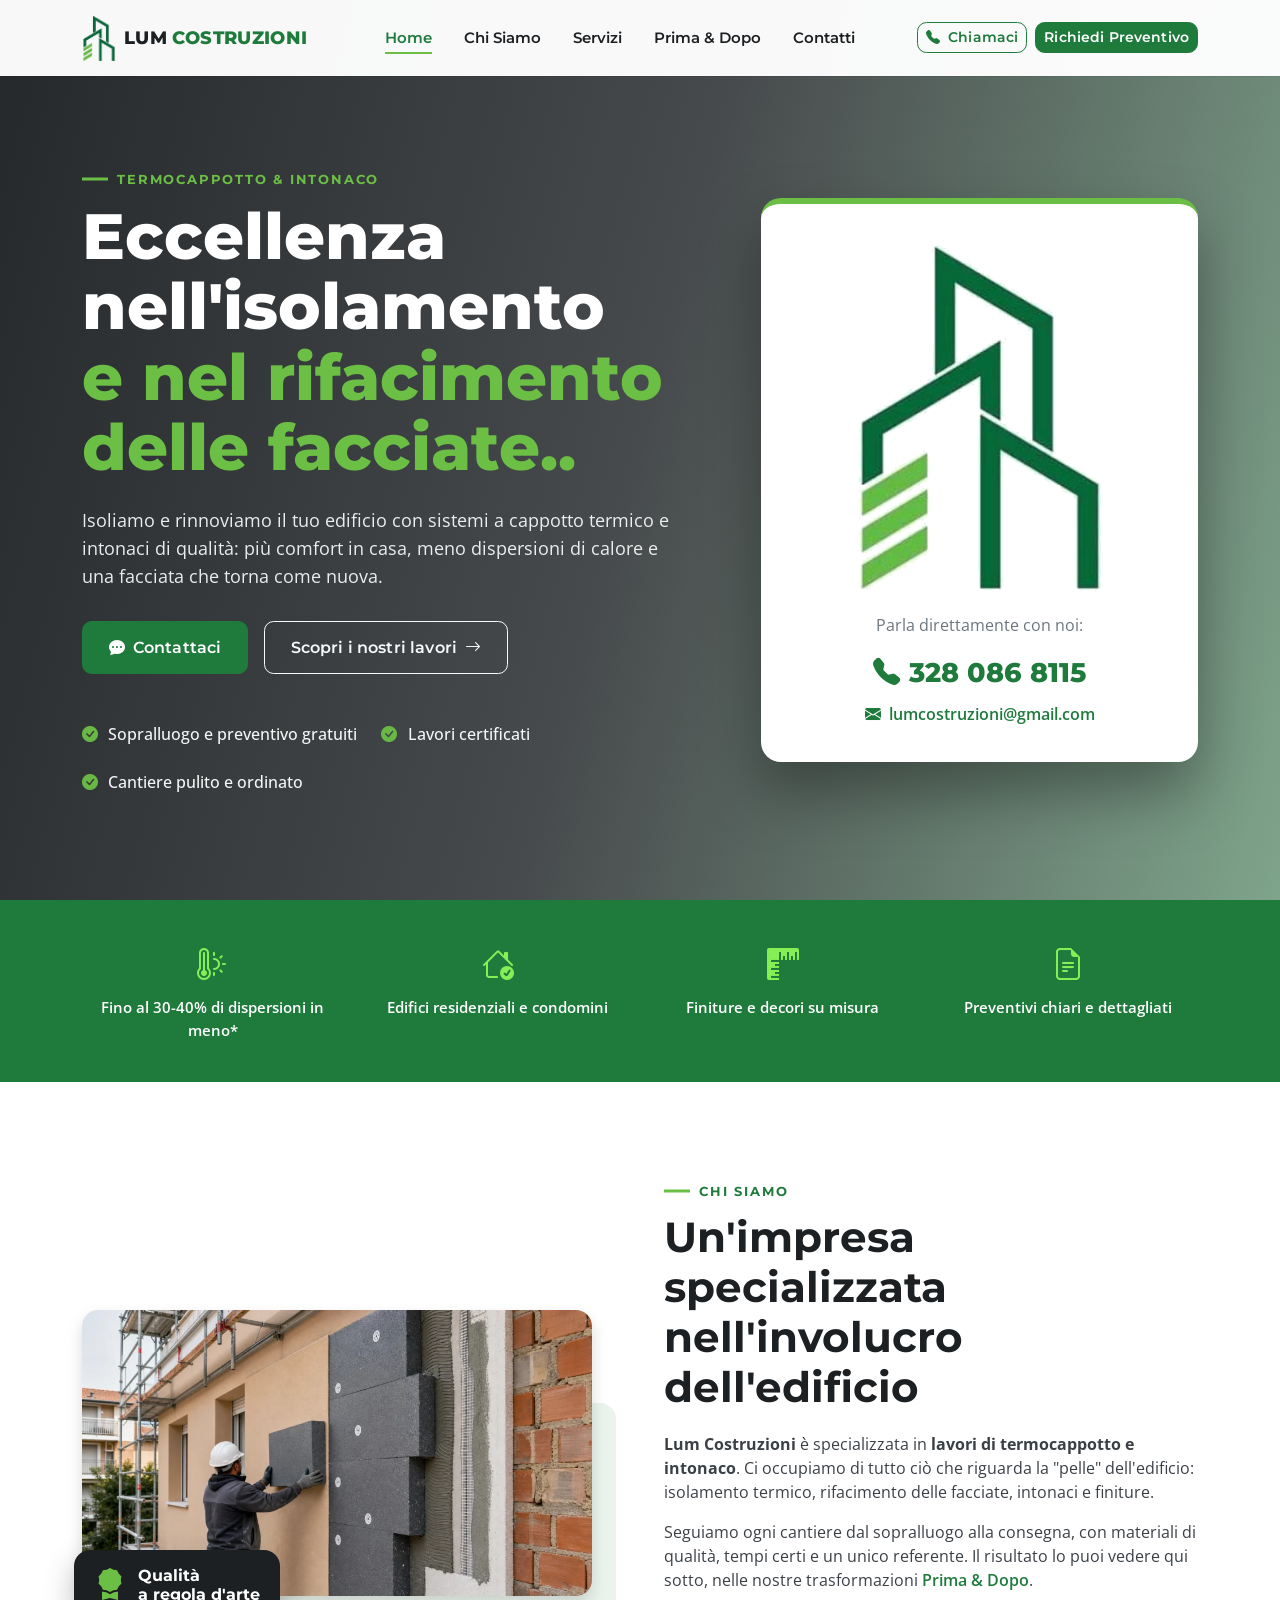
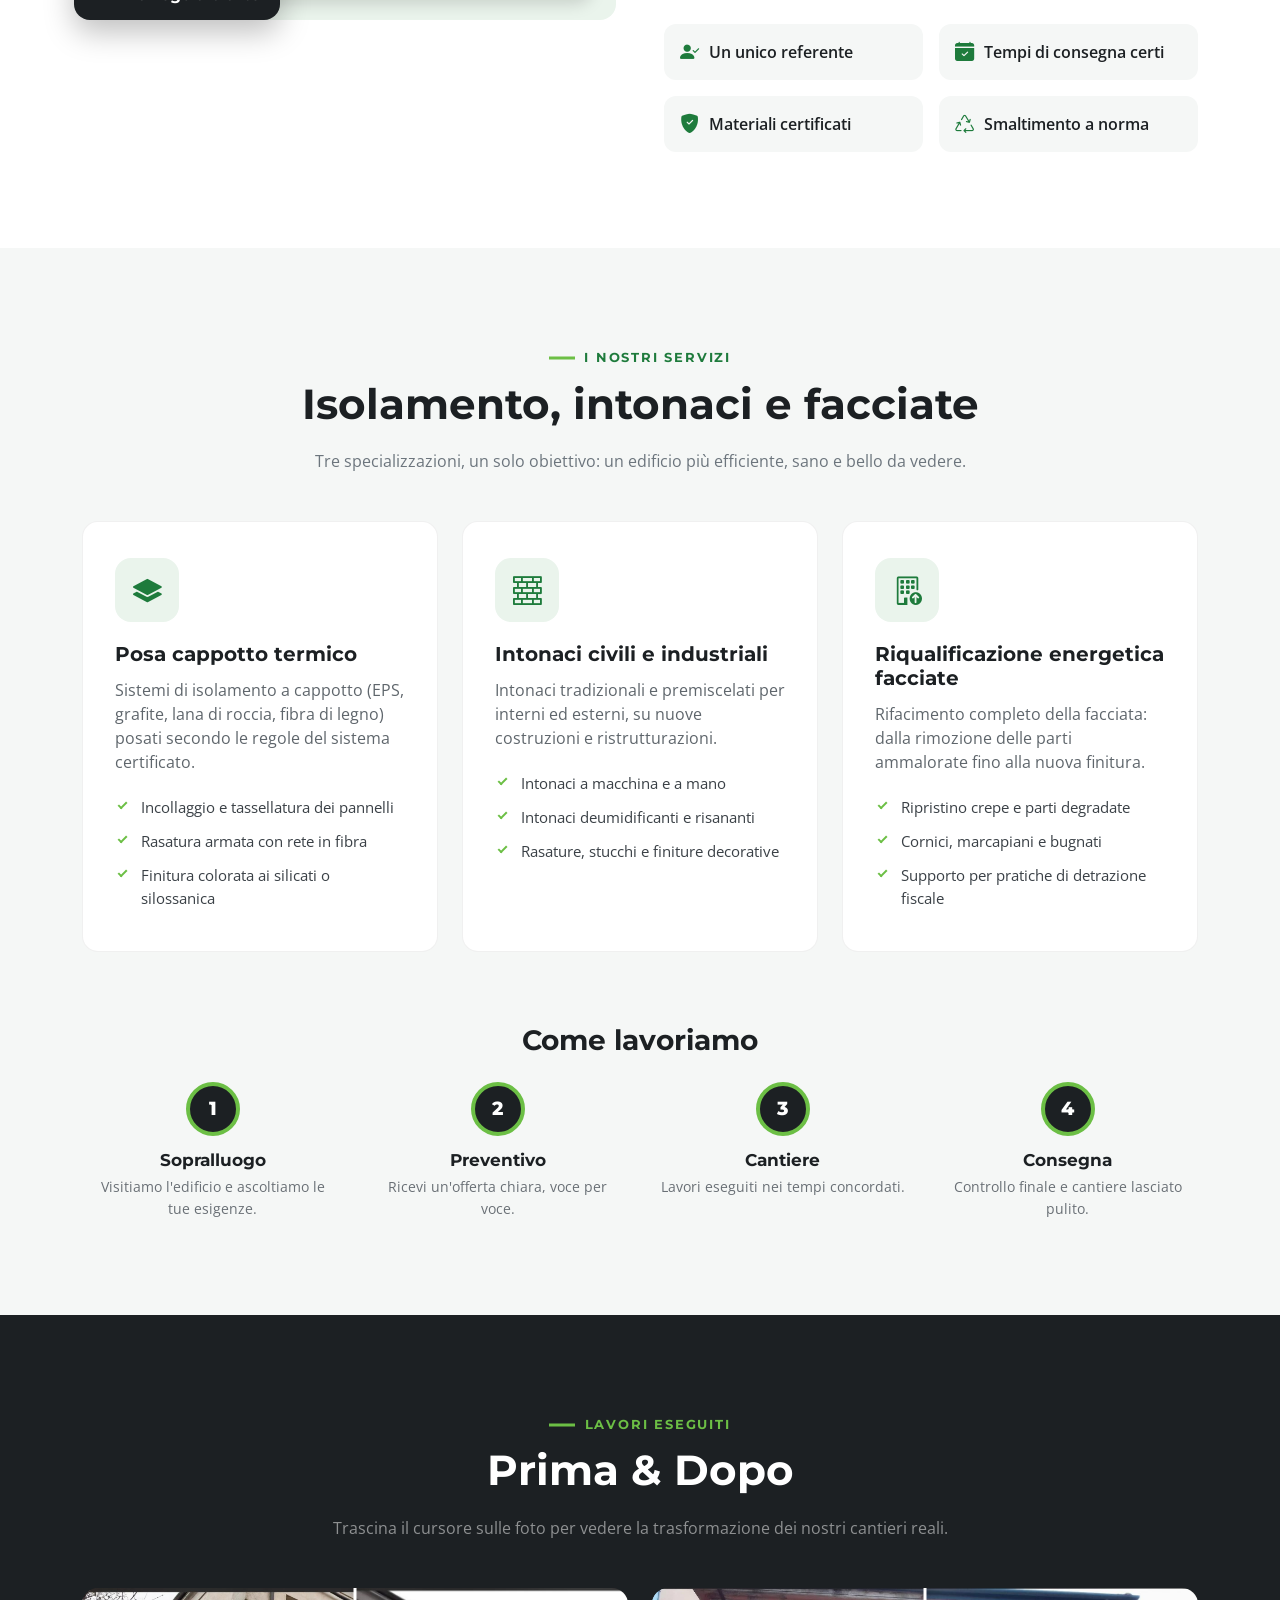
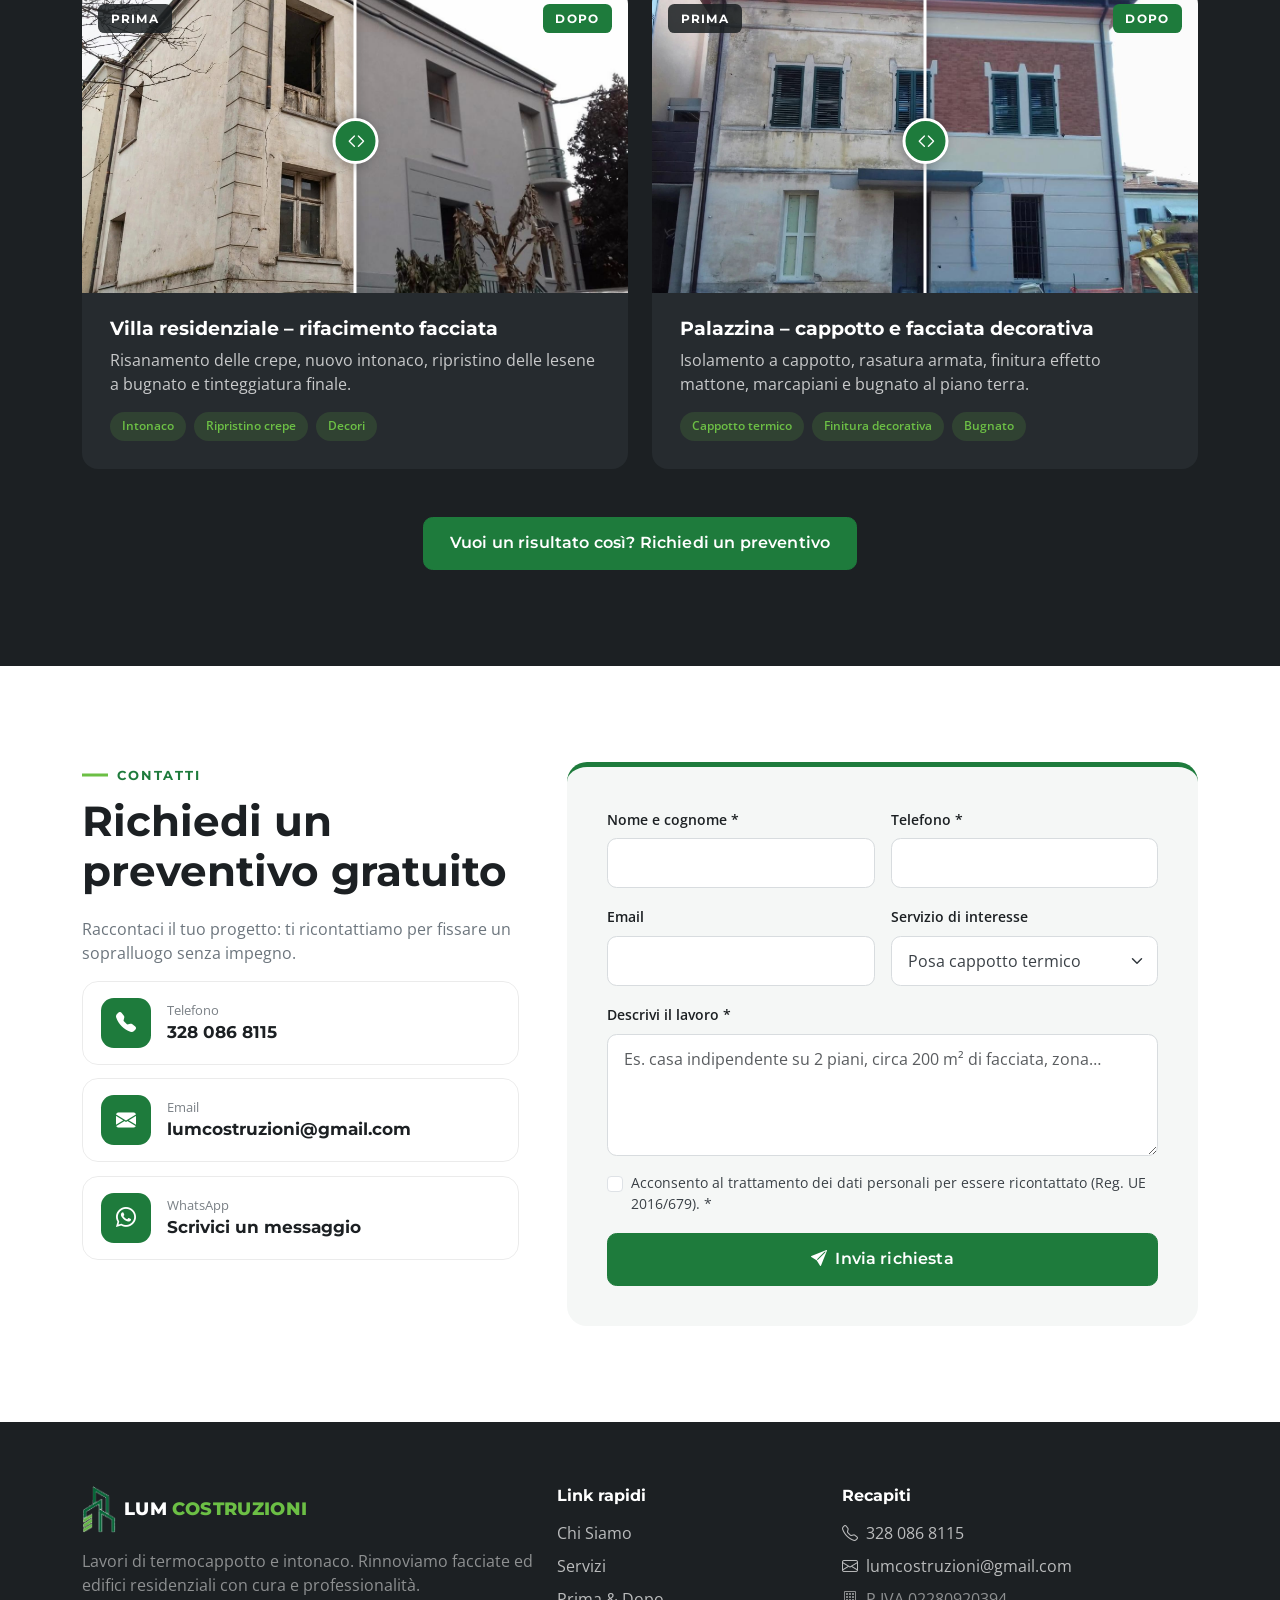
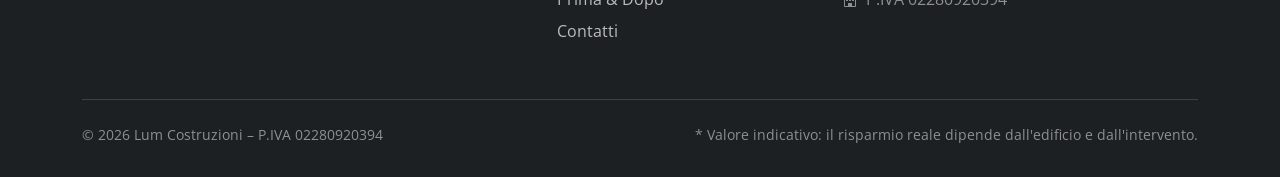
==== index.html @ 1d0579a1 "primo commit e prova test" ====
<!DOCTYPE html>
<html lang="it">
<head>
    <meta charset="UTF-8">
    <meta name="viewport" content="width=device-width, initial-scale=1">
    <title>Lum Costruzioni | Termocappotto e Intonaco</title>
    <meta name="description" content="Lum Costruzioni: posa di cappotto termico, intonaci civili e industriali, riqualificazione energetica delle facciate. Preventivi gratuiti. Tel. 328 086 8115.">
    <meta name="theme-color" content="#1e7b3c">
    
    <!-- Open Graph (anteprima quando il link viene condiviso) -->
    <meta property="og:title" content="Lum Costruzioni | Termocappotto e Intonaco">
    <meta property="og:description" content="Rifacimento facciate, isolamento a cappotto e intonacatura. Guarda i nostri lavori Prima & Dopo.">
    <meta property="og:image" content="img/progetto2-dopo.jpg">
    <meta property="og:type" content="website">
    
    <link rel="icon" type="image/png" href="img/logo.png">
    
    <!-- Font -->
    <link rel="preconnect" href="https://fonts.googleapis.com">
    <link rel="preconnect" href="https://fonts.gstatic.com" crossorigin>
    <link href="https://fonts.googleapis.com/css2?family=Montserrat:wght@600;700;800&family=Open+Sans:wght@400;500;600&display=swap" rel="stylesheet">
    
    <!-- Bootstrap 5 + Bootstrap Icons -->
    <link href="https://cdn.jsdelivr.net/npm/bootstrap@5.3.3/dist/css/bootstrap.min.css" rel="stylesheet">
    <link href="https://cdn.jsdelivr.net/npm/bootstrap-icons@1.11.3/font/bootstrap-icons.min.css" rel="stylesheet">
    
    <!-- Stili personalizzati -->
    <link href="css/style.css" rel="stylesheet">
    
    <!-- Dati strutturati per Google (attività locale) -->
    <script type="application/ld+json">
        {
            "@context": "https://schema.org",
            "@type": "HomeAndConstructionBusiness",
            "name": "Lum Costruzioni",
            "description": "Lavori di termocappotto e intonaco",
            "telephone": "+393280868115",
            "email": "lumcostruzioni@gmail.com",
            "vatID": "IT02280920394",
            "image": "img/logo.png"
        }
    </script>
</head>

<body data-bs-spy="scroll" data-bs-target="#mainNav" data-bs-offset="90" tabindex="0">
    
    <!-- Link per saltare al contenuto (accessibilità) -->
    <a class="visually-hidden-focusable skip-link" href="#main">Vai al contenuto</a>
    
    <!-- ================================================================
    1. NAVBAR
    ================================================================ -->
    <nav id="mainNav" class="navbar navbar-expand-lg fixed-top">
        <div class="container">
            <a class="navbar-brand d-flex align-items-center gap-2" href="#home" aria-label="Lum Costruzioni - torna all'inizio">
                <img src="img/logo.png" alt="" width="34" height="47" class="brand-icon">
                <span class="brand-text">LUM <span>COSTRUZIONI</span></span>
            </a>
            
            <button class="navbar-toggler" type="button" data-bs-toggle="collapse" data-bs-target="#navMenu"
            aria-controls="navMenu" aria-expanded="false" aria-label="Apri il menu">
            <i class="bi bi-list"></i>
        </button>
        
        <div class="collapse navbar-collapse" id="navMenu">
            <ul class="navbar-nav mx-auto">
                <li class="nav-item"><a class="nav-link" href="#home">Home</a></li>
                <li class="nav-item"><a class="nav-link" href="#chi-siamo">Chi Siamo</a></li>
                <li class="nav-item"><a class="nav-link" href="#servizi">Servizi</a></li>
                <li class="nav-item"><a class="nav-link" href="#lavori">Prima &amp; Dopo</a></li>
                <li class="nav-item"><a class="nav-link" href="#contatti">Contatti</a></li>
            </ul>
            <div class="d-flex flex-column flex-lg-row gap-2 mt-3 mt-lg-0">
                <a href="tel:+393280868115" class="btn btn-outline-brand btn-sm">
                    <i class="bi bi-telephone-fill me-1"></i> Chiamaci
                </a>
                <a href="#contatti" class="btn btn-brand btn-sm">Richiedi Preventivo</a>
            </div>
        </div>
    </div>
</nav>

<main id="main">
    
    <!-- ================================================================
    2. HERO
    ================================================================ -->
    <header id="home" class="hero">
        <div class="container position-relative">
            <div class="row align-items-center g-5">
                <div class="col-lg-7 text-white">
                    <span class="eyebrow eyebrow-light">Termocappotto &amp; Intonaco</span>
                    <h1 class="hero-title">
                        Eccellenza nell'isolamento<br>
                        <span class="text-brand-light">e nel rifacimento delle facciate..</span>
                    </h1>
                    <p class="hero-lead">
                        Isoliamo e rinnoviamo il tuo edificio con sistemi a cappotto termico e intonaci
                        di qualità: più comfort in casa, meno dispersioni di calore e una facciata
                        che torna come nuova.
                    </p>
                    <div class="d-flex flex-wrap gap-3">
                        <a href="#contatti" class="btn btn-brand btn-lg">
                            <i class="bi bi-chat-dots-fill me-2"></i>Contattaci
                        </a>
                        <a href="#lavori" class="btn btn-outline-light btn-lg">
                            Scopri i nostri lavori <i class="bi bi-arrow-right ms-1"></i>
                        </a>
                    </div>
                    
                    <ul class="hero-points list-unstyled d-flex flex-wrap gap-4 mt-5 mb-0">
                        <li><i class="bi bi-check-circle-fill"></i> Sopralluogo e preventivo gratuiti</li>
                        <li><i class="bi bi-check-circle-fill"></i> Lavori certificati</li>
                        <li><i class="bi bi-check-circle-fill"></i> Cantiere pulito e ordinato</li>
                    </ul>
                </div>
                
                <!-- Card riassuntiva visibile solo da desktop -->
                <div class="col-lg-5 d-none d-lg-block">
                    <div class="hero-card">
                        <img src="img/logo.png" alt="Logo Lum Costruzioni" class="img-fluid mb-3" width="260">
                        <p class="mb-3 text-secondary">Parla direttamente con noi:</p>
                        <a href="tel:+393280868115" class="hero-phone">
                            <i class="bi bi-telephone-fill"></i> 328 086 8115
                        </a>
                        <a href="mailto:lumcostruzioni@gmail.com" class="d-block mt-2 link-brand">
                            <i class="bi bi-envelope-fill me-1"></i> lumcostruzioni@gmail.com
                        </a>
                    </div>
                </div>
            </div>
        </div>
    </header>
    
    <!-- Striscia di punti di forza -->
    <section class="strengths" aria-label="I nostri punti di forza">
        <div class="container">
            <div class="row g-4 text-center">
                <div class="col-6 col-md-3">
                    <i class="bi bi-thermometer-sun"></i>
                    <p>Fino al 30-40% di dispersioni in meno*</p>
                </div>
                <div class="col-6 col-md-3">
                    <i class="bi bi-house-check"></i>
                    <p>Edifici residenziali e condomini</p>
                </div>
                <div class="col-6 col-md-3">
                    <i class="bi bi-rulers"></i>
                    <p>Finiture e decori su misura</p>
                </div>
                <div class="col-6 col-md-3">
                    <i class="bi bi-file-earmark-text"></i>
                    <p>Preventivi chiari e dettagliati</p>
                </div>
            </div>
        </div>
    </section>
    
    <!-- ================================================================
    CHI SIAMO
    ================================================================ -->
    <section id="chi-siamo" class="section">
        <div class="container">
            <div class="row align-items-center g-5">
                <div class="col-lg-6 reveal">
                    <div class="about-img">
                        <img src="img/posa.jpeg" alt="Facciata grigia ristrutturata da Lum Costruzioni con cappotto e intonaco nuovo"
                        class="img-fluid rounded-4 shadow" loading="lazy" width="1400" height="782">
                        <div class="about-badge">
                            <i class="bi bi-award-fill"></i>
                            <span>Qualità<br>a regola d'arte</span>
                        </div>
                    </div>
                </div>
                <div class="col-lg-6 reveal">
                    <span class="eyebrow">Chi siamo</span>
                    <h2 class="section-title">Un'impresa specializzata nell'involucro dell'edificio</h2>
                    <p>
                        <strong>Lum Costruzioni</strong> è specializzata in <strong>lavori di termocappotto e intonaco</strong>.
                        Ci occupiamo di tutto ciò che riguarda la "pelle" dell'edificio: isolamento termico,
                        rifacimento delle facciate, intonaci e finiture.
                    </p>
                    <p>
                        Seguiamo ogni cantiere dal sopralluogo alla consegna, con materiali di qualità,
                        tempi certi e un unico referente. Il risultato lo puoi vedere qui sotto, nelle
                        nostre trasformazioni <a href="#lavori" class="link-brand">Prima &amp; Dopo</a>.
                    </p>
                    <div class="row g-3 mt-2">
                        <div class="col-sm-6">
                            <div class="mini-feature"><i class="bi bi-person-check-fill"></i> Un unico referente</div>
                        </div>
                        <div class="col-sm-6">
                            <div class="mini-feature"><i class="bi bi-calendar-check-fill"></i> Tempi di consegna certi</div>
                        </div>
                        <div class="col-sm-6">
                            <div class="mini-feature"><i class="bi bi-shield-fill-check"></i> Materiali certificati</div>
                        </div>
                        <div class="col-sm-6">
                            <div class="mini-feature"><i class="bi bi-recycle"></i> Smaltimento a norma</div>
                        </div>
                    </div>
                </div>
            </div>
        </div>
    </section>
    
    <!-- ================================================================
    3. SERVIZI
    ================================================================ -->
    <section id="servizi" class="section bg-soft">
        <div class="container">
            <div class="text-center mx-auto mb-5" style="max-width: 680px;">
                <span class="eyebrow">I nostri servizi</span>
                <h2 class="section-title">Isolamento, intonaci e facciate</h2>
                <p class="text-secondary">Tre specializzazioni, un solo obiettivo: un edificio più efficiente, sano e bello da vedere.</p>
            </div>
            
            <div class="row g-4">
                <!-- Servizio 1 -->
                <div class="col-md-6 col-lg-4 reveal">
                    <article class="service-card h-100">
                        <div class="service-icon"><i class="bi bi-layers-fill"></i></div>
                        <h3>Posa cappotto termico</h3>
                        <p>Sistemi di isolamento a cappotto (EPS, grafite, lana di roccia, fibra di legno) posati secondo le regole del sistema certificato.</p>
                        <ul class="service-list">
                            <li>Incollaggio e tassellatura dei pannelli</li>
                            <li>Rasatura armata con rete in fibra</li>
                            <li>Finitura colorata ai silicati o silossanica</li>
                        </ul>
                    </article>
                </div>
                
                <!-- Servizio 2 -->
                <div class="col-md-6 col-lg-4 reveal">
                    <article class="service-card h-100">
                        <div class="service-icon"><i class="bi bi-bricks"></i></div>
                        <h3>Intonaci civili e industriali</h3>
                        <p>Intonaci tradizionali e premiscelati per interni ed esterni, su nuove costruzioni e ristrutturazioni.</p>
                        <ul class="service-list">
                            <li>Intonaci a macchina e a mano</li>
                            <li>Intonaci deumidificanti e risananti</li>
                            <li>Rasature, stucchi e finiture decorative</li>
                        </ul>
                    </article>
                </div>
                
                <!-- Servizio 3 -->
                <div class="col-md-6 col-lg-4 mx-md-auto reveal">
                    <article class="service-card h-100">
                        <div class="service-icon"><i class="bi bi-building-up"></i></div>
                        <h3>Riqualificazione energetica facciate</h3>
                        <p>Rifacimento completo della facciata: dalla rimozione delle parti ammalorate fino alla nuova finitura.</p>
                        <ul class="service-list">
                            <li>Ripristino crepe e parti degradate</li>
                            <li>Cornici, marcapiani e bugnati</li>
                            <li>Supporto per pratiche di detrazione fiscale</li>
                        </ul>
                    </article>
                </div>
            </div>
            
            <!-- Come lavoriamo -->
            <div class="process mt-5 pt-lg-4">
                <h3 class="text-center mb-4">Come lavoriamo</h3>
                <div class="row g-4">
                    <div class="col-6 col-lg-3"><div class="step"><span>1</span><h4>Sopralluogo</h4><p>Visitiamo l'edificio e ascoltiamo le tue esigenze.</p></div></div>
                    <div class="col-6 col-lg-3"><div class="step"><span>2</span><h4>Preventivo</h4><p>Ricevi un'offerta chiara, voce per voce.</p></div></div>
                    <div class="col-6 col-lg-3"><div class="step"><span>3</span><h4>Cantiere</h4><p>Lavori eseguiti nei tempi concordati.</p></div></div>
                    <div class="col-6 col-lg-3"><div class="step"><span>4</span><h4>Consegna</h4><p>Controllo finale e cantiere lasciato pulito.</p></div></div>
                </div>
            </div>
        </div>
    </section>
    
    <!-- ================================================================
    4. PORTFOLIO PRIMA & DOPO
    Ogni ".ba-slider" contiene: immagine DOPO (sotto), immagine PRIMA
    (sopra, ritagliata via CSS) e un input range per trascinare.
    Per aggiungere un lavoro: duplica un blocco ".col-lg-6" e cambia le immagini.
    ================================================================ -->
    <section id="lavori" class="section section-dark">
        <div class="container">
            <div class="text-center mx-auto mb-5" style="max-width: 680px;">
                <span class="eyebrow eyebrow-light">Lavori eseguiti</span>
                <h2 class="section-title text-white">Prima &amp; Dopo</h2>
                <p class="text-white-50">Trascina il cursore sulle foto per vedere la trasformazione dei nostri cantieri reali.</p>
            </div>
            
            <div class="row g-4">
                <!-- Progetto 1 -->
                <div class="col-lg-6 reveal">
                    <figure class="project">
                        <div class="ba-slider" style="--pos: 50%;">
                            <img src="img/dopo1.jpeg" alt="Dopo: facciata rifatta con intonaco e tinteggiatura grigia" class="ba-after" loading="lazy" width="1400" height="782">
                            <img src="img/prima1.jpeg" alt="Prima: facciata con crepe, intonaco sporco e degradato" class="ba-before" loading="lazy" width="1400" height="782">
                            <span class="ba-label ba-label-before">Prima</span>
                            <span class="ba-label ba-label-after">Dopo</span>
                            <div class="ba-handle" aria-hidden="true"><i class="bi bi-chevron-expand"></i></div>
                            <input type="range" min="0" max="100" value="50" class="ba-range"
                            aria-label="Confronta prima e dopo: progetto villa residenziale">
                        </div>
                        <figcaption>
                            <h3>Villa residenziale – rifacimento facciata</h3>
                            <p>Risanamento delle crepe, nuovo intonaco, ripristino delle lesene a bugnato e tinteggiatura finale.</p>
                            <div class="tags"><span>Intonaco</span><span>Ripristino crepe</span><span>Decori</span></div>
                        </figcaption>
                    </figure>
                </div>
                
                <!-- Progetto 2 -->
                <div class="col-lg-6 reveal">
                    <figure class="project">
                        <div class="ba-slider" style="--pos: 50%;">
                            <img src="img/dopo2.jpeg" alt="Dopo: facciata con finitura effetto mattone, fasce color crema e bugnato chiaro" class="ba-after" loading="lazy" width="1400" height="783">
                            <img src="img/prima2.jpeg" alt="Prima: facciata con intonaco macchiato, umidità e distacchi" class="ba-before" loading="lazy" width="1400" height="783">
                            <span class="ba-label ba-label-before">Prima</span>
                            <span class="ba-label ba-label-after">Dopo</span>
                            <div class="ba-handle" aria-hidden="true"><i class="bi bi-chevron-expand"></i></div>
                            <input type="range" min="0" max="100" value="50" class="ba-range"
                            aria-label="Confronta prima e dopo: progetto palazzina a due piani">
                        </div>
                        <figcaption>
                            <h3>Palazzina – cappotto e facciata decorativa</h3>
                            <p>Isolamento a cappotto, rasatura armata, finitura effetto mattone, marcapiani e bugnato al piano terra.</p>
                            <div class="tags"><span>Cappotto termico</span><span>Finitura decorativa</span><span>Bugnato</span></div>
                        </figcaption>
                    </figure>
                </div>
            </div>
            
            <div class="text-center mt-5">
                <a href="#contatti" class="btn btn-brand btn-lg">Vuoi un risultato così? Richiedi un preventivo</a>
            </div>
        </div>
    </section>
    
    <!-- ================================================================
    5. CONTATTI
    ================================================================ -->
    <section id="contatti" class="section">
        <div class="container">
            <div class="row g-5">
                <!-- Recapiti -->
                <div class="col-lg-5 reveal">
                    <span class="eyebrow">Contatti</span>
                    <h2 class="section-title">Richiedi un preventivo gratuito</h2>
                    <p class="text-secondary">Raccontaci il tuo progetto: ti ricontattiamo per fissare un sopralluogo senza impegno.</p>
                    
                    <a href="tel:+393280868115" class="contact-item">
                        <span class="contact-icon"><i class="bi bi-telephone-fill"></i></span>
                        <span><small>Telefono</small><strong>328 086 8115</strong></span>
                    </a>
                    <a href="mailto:lumcostruzioni@gmail.com" class="contact-item">
                        <span class="contact-icon"><i class="bi bi-envelope-fill"></i></span>
                        <span><small>Email</small><strong>lumcostruzioni@gmail.com</strong></span>
                    </a>
                    <a href="https://wa.me/393280868115" target="_blank" rel="noopener" class="contact-item">
                        <span class="contact-icon"><i class="bi bi-whatsapp"></i></span>
                        <span><small>WhatsApp</small><strong>Scrivici un messaggio</strong></span>
                    </a>
                    
                    <!-- Pulsante grande "Chiama ora", pensato per smartphone -->
                    <a href="tel:+393280868115" class="btn btn-brand btn-lg w-100 mt-3 d-lg-none">
                        <i class="bi bi-telephone-fill me-2"></i>Chiama ora
                    </a>
                </div>
                
                <!-- Form -->
                <div class="col-lg-7 reveal">
                    <form id="contactForm" class="contact-form" novalidate>
                        <div class="row g-3">
                            <div class="col-md-6">
                                <label for="nome" class="form-label">Nome e cognome *</label>
                                <input type="text" class="form-control" id="nome" name="nome" autocomplete="name" required>
                                <div class="invalid-feedback">Inserisci il tuo nome.</div>
                            </div>
                            <div class="col-md-6">
                                <label for="telefono" class="form-label">Telefono *</label>
                                <input type="tel" class="form-control" id="telefono" name="telefono" autocomplete="tel"
                                pattern="[0-9 +]{6,}" required>
                                <div class="invalid-feedback">Inserisci un numero valido.</div>
                            </div>
                            <div class="col-md-6">
                                <label for="email" class="form-label">Email</label>
                                <input type="email" class="form-control" id="email" name="email" autocomplete="email">
                                <div class="invalid-feedback">Email non valida.</div>
                            </div>
                            <div class="col-md-6">
                                <label for="servizio" class="form-label">Servizio di interesse</label>
                                <select class="form-select" id="servizio" name="servizio">
                                    <option>Posa cappotto termico</option>
                                    <option>Intonaci civili e industriali</option>
                                    <option>Riqualificazione energetica facciate</option>
                                    <option>Altro / non so ancora</option>
                                </select>
                            </div>
                            <div class="col-12">
                                <label for="messaggio" class="form-label">Descrivi il lavoro *</label>
                                <textarea class="form-control" id="messaggio" name="messaggio" rows="4"
                                placeholder="Es. casa indipendente su 2 piani, circa 200 m² di facciata, zona…" required></textarea>
                                <div class="invalid-feedback">Scrivi una breve descrizione.</div>
                            </div>
                            <div class="col-12">
                                <div class="form-check">
                                    <input class="form-check-input" type="checkbox" id="privacy" required>
                                    <label class="form-check-label small" for="privacy">
                                        Acconsento al trattamento dei dati personali per essere ricontattato (Reg. UE 2016/679). *
                                    </label>
                                    <div class="invalid-feedback">Il consenso è necessario per inviare la richiesta.</div>
                                </div>
                            </div>
                            <div class="col-12">
                                <button type="submit" class="btn btn-brand btn-lg w-100">
                                    <i class="bi bi-send-fill me-2"></i>Invia richiesta
                                </button>
                                <div id="formStatus" class="form-status mt-3" role="status" aria-live="polite"></div>
                            </div>
                        </div>
                    </form>
                </div>
            </div>
        </div>
    </section>
</main>

<!-- ================================================================
FOOTER (con Partita IVA in chiaro)
================================================================ -->
<footer class="footer">
    <div class="container">
        <div class="row g-4">
            <div class="col-lg-5">
                <a href="#home" class="d-inline-flex align-items-center gap-2 mb-3 text-decoration-none">
                    <img src="img/logo.png" alt="" width="34" height="47">
                    <span class="brand-text text-white">LUM <span>COSTRUZIONI</span></span>
                </a>
                <p class="text-white-50 mb-0">Lavori di termocappotto e intonaco. Rinnoviamo facciate ed edifici residenziali con cura e professionalità.</p>
            </div>
            <div class="col-6 col-lg-3">
                <h5>Link rapidi</h5>
                <ul class="list-unstyled footer-links">
                    <li><a href="#chi-siamo">Chi Siamo</a></li>
                    <li><a href="#servizi">Servizi</a></li>
                    <li><a href="#lavori">Prima &amp; Dopo</a></li>
                    <li><a href="#contatti">Contatti</a></li>
                </ul>
            </div>
            <div class="col-6 col-lg-4">
                <h5>Recapiti</h5>
                <ul class="list-unstyled footer-links">
                    <li><a href="tel:+393280868115"><i class="bi bi-telephone me-2"></i>328 086 8115</a></li>
                    <li><a href="mailto:lumcostruzioni@gmail.com"><i class="bi bi-envelope me-2"></i>lumcostruzioni@gmail.com</a></li>
                    <li class="text-white-50"><i class="bi bi-building me-2"></i>P.IVA 02280920394</li>
                </ul>
            </div>
        </div>
        <hr>
        <div class="d-flex flex-column flex-md-row justify-content-between gap-2 small text-white-50">
            <span>© <span id="year"></span> Lum Costruzioni – P.IVA 02280920394</span>
            <span>* Valore indicativo: il risparmio reale dipende dall'edificio e dall'intervento.</span>
        </div>
    </div>
</footer>

<!-- Pulsante "Chiama" fisso, visibile solo su smartphone/tablet -->
<a href="tel:+393280868115" class="call-fab d-lg-none" aria-label="Chiama Lum Costruzioni">
    <i class="bi bi-telephone-fill"></i>
</a>

<!-- Pulsante "torna su" -->
<button type="button" class="to-top" id="toTop" aria-label="Torna all'inizio">
    <i class="bi bi-arrow-up"></i>
</button>

<!-- Bootstrap JS (navbar collapse + scrollspy) -->
<script src="https://cdn.jsdelivr.net/npm/bootstrap@5.3.3/dist/js/bootstrap.bundle.min.js"></script>
<!-- Script personalizzati -->
<script src="js/main.js"></script>
</body>
</html>
---- css/style.css ----
/* =====================================================================
LUM COSTRUZIONI – Stili personalizzati
Base: Bootstrap 5.3. Qui solo colori del brand e componenti custom.
===================================================================== */

/* ---------- 1. Variabili (palette dal logo) ---------- */
:root {
  --brand: #1e7b3c;          /* verde scuro del logo  */
  --brand-dark: #155a2b;
  --brand-light: #6cbf45;    /* verde chiaro delle "righe" del logo */
  --brand-soft: #eaf4ec;
  --dark: #1c2023;           /* grigio antracite */
  --dark-2: #262b2f;
  --text: #3a4046;
  --bg-soft: #f5f7f6;
  --radius: 1rem;
  --nav-h: 76px;
  
  --bs-body-font-family: "Open Sans", system-ui, sans-serif;
  --bs-body-color: var(--text);
  --bs-link-color-rgb: 30, 123, 60;
}

html { scroll-behavior: smooth; scroll-padding-top: var(--nav-h); }
body { overflow-x: hidden; }

h1, h2, h3, h4, h5, .brand-text, .btn {
  font-family: "Montserrat", sans-serif;
}
h1, h2, h3, h4, h5 { color: var(--dark); font-weight: 700; }

.skip-link {
  position: absolute; top: .5rem; left: .5rem; z-index: 2000;
  background: #fff; padding: .5rem 1rem; border-radius: .5rem;
}

/* ---------- 2. Utility & bottoni ---------- */
.text-brand-light { color: var(--brand-light); }
.link-brand { color: var(--brand); font-weight: 600; text-decoration: none; }
.link-brand:hover { color: var(--brand-dark); text-decoration: underline; }
.bg-soft { background: var(--bg-soft); }

.btn { font-weight: 600; border-radius: .6rem; letter-spacing: .01em; }
.btn-lg { padding: .85rem 1.6rem; font-size: 1rem; }

.btn-brand {
  --bs-btn-color: #fff;
  --bs-btn-bg: var(--brand);
  --bs-btn-border-color: var(--brand);
  --bs-btn-hover-color: #fff;
  --bs-btn-hover-bg: var(--brand-dark);
  --bs-btn-hover-border-color: var(--brand-dark);
  --bs-btn-active-bg: var(--brand-dark);
  --bs-btn-focus-shadow-rgb: 30, 123, 60;
}
.btn-outline-brand {
  --bs-btn-color: var(--brand);
  --bs-btn-border-color: var(--brand);
  --bs-btn-hover-color: #fff;
  --bs-btn-hover-bg: var(--brand);
  --bs-btn-hover-border-color: var(--brand);
  --bs-btn-active-bg: var(--brand-dark);
}

.eyebrow {
  display: inline-block;
  font-family: "Montserrat", sans-serif;
  font-size: .8rem; font-weight: 700;
  text-transform: uppercase; letter-spacing: .14em;
  color: var(--brand);
  margin-bottom: .75rem;
  padding-left: 2.2rem; position: relative;
}
.eyebrow::before {
  content: ""; position: absolute; left: 0; top: 50%;
  width: 1.6rem; height: 3px; background: var(--brand-light);
  transform: translateY(-50%);
}
.eyebrow-light { color: var(--brand-light); }

.section { padding: 6rem 0; }
.section-title { font-size: clamp(1.8rem, 3.5vw, 2.6rem); margin-bottom: 1.25rem; }
.section-dark { background: var(--dark); }

/* ---------- 3. Navbar ---------- */
.navbar {
  min-height: var(--nav-h);
  background: rgba(255, 255, 255, .97);
  box-shadow: 0 1px 0 rgba(0, 0, 0, .06);
  transition: box-shadow .3s;
}
.navbar.scrolled { box-shadow: 0 6px 24px rgba(0, 0, 0, .08); }

.brand-text {
  font-weight: 800; font-size: 1.15rem; letter-spacing: .02em;
  color: var(--dark); line-height: 1;
}
.brand-text span { color: var(--brand); }
.footer .brand-text span { color: var(--brand-light); }

.navbar .nav-link {
  font-family: "Montserrat", sans-serif;
  font-weight: 600; font-size: .92rem;
  color: var(--dark); padding: .5rem 1rem !important;
  position: relative;
}
.navbar .nav-link::after {
  content: ""; position: absolute; left: 1rem; right: 1rem; bottom: .2rem;
  height: 2px; background: var(--brand-light);
  transform: scaleX(0); transition: transform .25s;
}
.navbar .nav-link:hover::after,
.navbar .nav-link.active::after { transform: scaleX(1); }
.navbar .nav-link.active { color: var(--brand); }

.navbar-toggler { border: 0; font-size: 1.9rem; color: var(--dark); padding: 0; }
.navbar-toggler:focus { box-shadow: 0 0 0 3px rgba(108, 191, 69, .4); }

@media (max-width: 991.98px) {
  .navbar-collapse { padding: 1rem 0 1.25rem; }
  .navbar .nav-link::after { display: none; }
}

/* ---------- 4. Hero ---------- */
.hero {
  position: relative;
  min-height: 100vh;
  display: flex; align-items: center;
  padding: calc(var(--nav-h) + 4rem) 0 5rem;
  background:
  linear-gradient(105deg, rgba(20, 24, 27, .93) 0%, rgba(20, 24, 27, .78) 50%, rgba(21, 90, 43, .55) 100%),
  url("../img/progetto2-dopo.jpg") center / cover no-repeat;
}
.hero-title {
  color: #fff;
  font-size: clamp(2.3rem, 5.5vw, 4rem);
  font-weight: 800; line-height: 1.1;
  margin-bottom: 1.5rem;
}
.hero-lead { font-size: 1.15rem; max-width: 600px; opacity: .9; margin-bottom: 2rem; }
.hero-points li { font-weight: 500; opacity: .95; }
.hero-points i { color: var(--brand-light); margin-right: .4rem; }

.hero-card {
  background: #fff; border-radius: 1.25rem;
  padding: 2.25rem; text-align: center;
  box-shadow: 0 30px 60px rgba(0, 0, 0, .35);
  border-top: 6px solid var(--brand-light);
}
.hero-phone {
  display: inline-flex; align-items: center; gap: .6rem;
  font-family: "Montserrat", sans-serif; font-weight: 800;
  font-size: 1.7rem; color: var(--brand); text-decoration: none;
}
.hero-phone:hover { color: var(--brand-dark); }

/* ---------- 5. Punti di forza ---------- */
.strengths { background: var(--brand); color: #fff; padding: 2.5rem 0; }
.strengths i { font-size: 2rem; color: var(--brand-light); display: block; margin-bottom: .5rem; filter: brightness(1.25); }
.strengths p { margin: 0; font-weight: 600; font-size: .95rem; }

/* ---------- 6. Chi siamo ---------- */
.about-img { position: relative; padding: 0 1.5rem 1.5rem 0; }
.about-img::before {
  content: ""; position: absolute; right: 0; bottom: 0;
  width: 70%; height: 70%; border-radius: var(--radius);
  background: var(--brand-soft); z-index: -1;
}
.about-badge {
  position: absolute; left: -.5rem; bottom: 0;
  display: flex; align-items: center; gap: .75rem;
  background: var(--dark); color: #fff;
  padding: 1rem 1.25rem; border-radius: var(--radius);
  font-family: "Montserrat", sans-serif; font-weight: 700; line-height: 1.2;
  box-shadow: 0 12px 30px rgba(0, 0, 0, .25);
}
.about-badge i { font-size: 2rem; color: var(--brand-light); }

.mini-feature {
  display: flex; align-items: center; gap: .6rem;
  background: var(--bg-soft); border-radius: .75rem;
  padding: .85rem 1rem; font-weight: 600; color: var(--dark);
}
.mini-feature i { color: var(--brand); font-size: 1.2rem; }

/* ---------- 7. Servizi ---------- */
.service-card {
  background: #fff; border-radius: var(--radius);
  padding: 2.25rem 2rem;
  border: 1px solid rgba(0, 0, 0, .06);
  transition: transform .3s, box-shadow .3s;
  position: relative; overflow: hidden;
}
.service-card::after {
  content: ""; position: absolute; left: 0; top: 0; height: 4px; width: 100%;
  background: linear-gradient(90deg, var(--brand), var(--brand-light));
  transform: scaleX(0); transform-origin: left; transition: transform .35s;
}
.service-card:hover { transform: translateY(-6px); box-shadow: 0 20px 40px rgba(0, 0, 0, .08); }
.service-card:hover::after { transform: scaleX(1); }
.service-card h3 { font-size: 1.25rem; margin-bottom: .75rem; }
.service-card p { color: #5f666c; }

.service-icon {
  width: 64px; height: 64px; border-radius: 1rem;
  display: grid; place-items: center;
  background: var(--brand-soft); color: var(--brand);
  font-size: 1.8rem; margin-bottom: 1.25rem;
}
.service-list { list-style: none; padding: 0; margin: 0; }
.service-list li { padding: .35rem 0 .35rem 1.6rem; position: relative; font-size: .95rem; }
.service-list li::before {
  content: ""; position: absolute; left: .2rem; top: .75rem;
  width: .55rem; height: .3rem;
  border-left: 2px solid var(--brand-light); border-bottom: 2px solid var(--brand-light);
  transform: rotate(-45deg);
}

/* Processo a step */
.step { text-align: center; padding: 0 .5rem; }
.step span {
  display: inline-grid; place-items: center;
  width: 54px; height: 54px; border-radius: 50%;
  background: var(--dark); color: #fff;
  font-family: "Montserrat", sans-serif; font-weight: 800; font-size: 1.2rem;
  margin-bottom: .9rem; border: 4px solid var(--brand-light);
}
.step h4 { font-size: 1.05rem; margin-bottom: .35rem; }
.step p { font-size: .9rem; color: #6a7076; margin: 0; }

/* ---------- 8. Slider Prima & Dopo ---------- */
.project { margin: 0; background: var(--dark-2); border-radius: var(--radius); overflow: hidden; height: 100%; }
.project figcaption { padding: 1.5rem 1.75rem 1.75rem; color: rgba(255, 255, 255, .75); }
.project figcaption h3 { color: #fff; font-size: 1.2rem; margin-bottom: .5rem; }
.tags { display: flex; flex-wrap: wrap; gap: .5rem; margin-top: 1rem; }
.tags span {
  font-size: .78rem; font-weight: 600;
  padding: .3rem .75rem; border-radius: 50rem;
  background: rgba(108, 191, 69, .15); color: var(--brand-light);
}

.ba-slider {
  --pos: 50%;
  position: relative;
  aspect-ratio: 1400 / 782;
  overflow: hidden;
  user-select: none;
  touch-action: pan-y;   /* scroll verticale libero su mobile */
  background: #111;
}
.ba-slider img {
  position: absolute; inset: 0;
  width: 100%; height: 100%; object-fit: cover;
  pointer-events: none;
}
/* L'immagine "Prima" viene tagliata a destra della posizione del cursore */
.ba-before { clip-path: inset(0 calc(100% - var(--pos)) 0 0); }

/* Linea verticale + maniglia */
.ba-handle {
  position: absolute; top: 0; bottom: 0; left: var(--pos);
  width: 3px; background: #fff; transform: translateX(-50%);
  pointer-events: none;
  box-shadow: 0 0 12px rgba(0, 0, 0, .4);
}
.ba-handle i {
  position: absolute; top: 50%; left: 50%;
  transform: translate(-50%, -50%) rotate(90deg);
  width: 46px; height: 46px; border-radius: 50%;
  display: grid; place-items: center;
  background: var(--brand); color: #fff; font-size: 1.3rem;
  border: 3px solid #fff;
  box-shadow: 0 4px 14px rgba(0, 0, 0, .35);
}

/* L'input range invisibile copre tutta l'immagine: gestisce mouse, touch e tastiera */
.ba-range {
  position: absolute; inset: 0; width: 100%; height: 100%;
  margin: 0; opacity: 0; cursor: ew-resize;
  -webkit-appearance: none; appearance: none;
}
.ba-slider:has(.ba-range:focus-visible) .ba-handle i {
  outline: 3px solid var(--brand-light); outline-offset: 2px;
}

.ba-label {
  position: absolute; top: 1rem; z-index: 2;
  font-family: "Montserrat", sans-serif;
  font-size: .75rem; font-weight: 700; letter-spacing: .1em; text-transform: uppercase;
  padding: .35rem .8rem; border-radius: .4rem;
  pointer-events: none;
}
.ba-label-before { left: 1rem; background: rgba(28, 32, 35, .85); color: #fff; }
.ba-label-after  { right: 1rem; background: var(--brand); color: #fff; }

/* ---------- 9. Contatti ---------- */
.contact-item {
  display: flex; align-items: center; gap: 1rem;
  padding: 1rem 1.1rem; margin-bottom: .85rem;
  border: 1px solid rgba(0, 0, 0, .08); border-radius: var(--radius);
  text-decoration: none; color: var(--dark);
  transition: border-color .2s, background .2s, transform .2s;
}
.contact-item:hover { border-color: var(--brand-light); background: var(--brand-soft); transform: translateX(4px); }
.contact-item small { display: block; color: #7a8086; font-size: .8rem; }
.contact-item strong { font-family: "Montserrat", sans-serif; font-size: 1.05rem; word-break: break-word; }
.contact-icon {
  flex-shrink: 0; width: 50px; height: 50px; border-radius: .8rem;
  display: grid; place-items: center;
  background: var(--brand); color: #fff; font-size: 1.25rem;
}

.contact-form {
  background: var(--bg-soft); border-radius: 1.25rem;
  padding: 2rem; border-top: 5px solid var(--brand);
}
.contact-form .form-label { font-weight: 600; font-size: .9rem; color: var(--dark); }
.contact-form .form-control,
.contact-form .form-select { padding: .75rem 1rem; border-radius: .6rem; border-color: #d8dcdf; }
.contact-form .form-control:focus,
.contact-form .form-select:focus,
.form-check-input:focus { border-color: var(--brand-light); box-shadow: 0 0 0 .2rem rgba(108, 191, 69, .25); }
.form-check-input:checked { background-color: var(--brand); border-color: var(--brand); }

.form-status:empty { display: none; }
.form-status {
  padding: .9rem 1rem; border-radius: .6rem;
  background: var(--brand-soft); color: var(--brand-dark); font-weight: 600;
}

@media (min-width: 768px) { .contact-form { padding: 2.5rem; } }

/* ---------- 10. Footer ---------- */
.footer { background: var(--dark); color: #fff; padding: 4rem 0 2rem; }
.footer h5 { color: #fff; font-size: 1rem; margin-bottom: 1rem; }
.footer hr { border-color: rgba(255, 255, 255, .15); margin: 2.5rem 0 1.5rem; opacity: 1; }
.footer-links li { margin-bottom: .55rem; }
.footer-links a { color: rgba(255, 255, 255, .7); text-decoration: none; word-break: break-word; }
.footer-links a:hover { color: var(--brand-light); }

/* ---------- 11. Pulsanti flottanti ---------- */
.call-fab {
  position: fixed; right: 1.1rem; bottom: 1.1rem; z-index: 1030;
  width: 60px; height: 60px; border-radius: 50%;
  display: grid; place-items: center;
  background: var(--brand); color: #fff; font-size: 1.5rem;
  box-shadow: 0 10px 25px rgba(30, 123, 60, .45);
  animation: pulse 2.2s infinite;
}
.call-fab:hover { color: #fff; background: var(--brand-dark); }
@keyframes pulse {
  0%   { box-shadow: 0 0 0 0 rgba(108, 191, 69, .6); }
  70%  { box-shadow: 0 0 0 16px rgba(108, 191, 69, 0); }
  100% { box-shadow: 0 0 0 0 rgba(108, 191, 69, 0); }
}

.to-top {
  position: fixed; right: 1.1rem; bottom: 1.1rem; z-index: 1029;
  width: 46px; height: 46px; border-radius: 50%; border: 0;
  background: var(--dark); color: #fff;
  opacity: 0; visibility: hidden; transform: translateY(10px);
  transition: all .3s;
}
.to-top.show { opacity: 1; visibility: visible; transform: none; }
.to-top:hover { background: var(--brand); }
/* Su mobile il "torna su" si sposta sopra il pulsante Chiama */
@media (max-width: 991.98px) { .to-top { bottom: 5.4rem; right: 1.6rem; } }

/* ---------- 12. Animazioni di comparsa ---------- */
.reveal { opacity: 0; transform: translateY(30px); transition: opacity .7s ease, transform .7s ease; }
.reveal.visible { opacity: 1; transform: none; }

@media (prefers-reduced-motion: reduce) {
  html { scroll-behavior: auto; }
  .reveal { opacity: 1; transform: none; transition: none; }
  .call-fab { animation: none; }
}

/* ---------- 13. Responsive vari ---------- */
@media (max-width: 767.98px) {
  .section { padding: 4.5rem 0; }
  .hero { min-height: auto; padding-top: calc(var(--nav-h) + 3rem); }
  .hero-lead { font-size: 1.05rem; }
  .hero .btn-lg { width: 100%; }
  .hero-points { gap: .75rem !important; flex-direction: column; }
  .about-badge { padding: .75rem 1rem; font-size: .85rem; }
  .ba-handle i { width: 40px; height: 40px; }
}
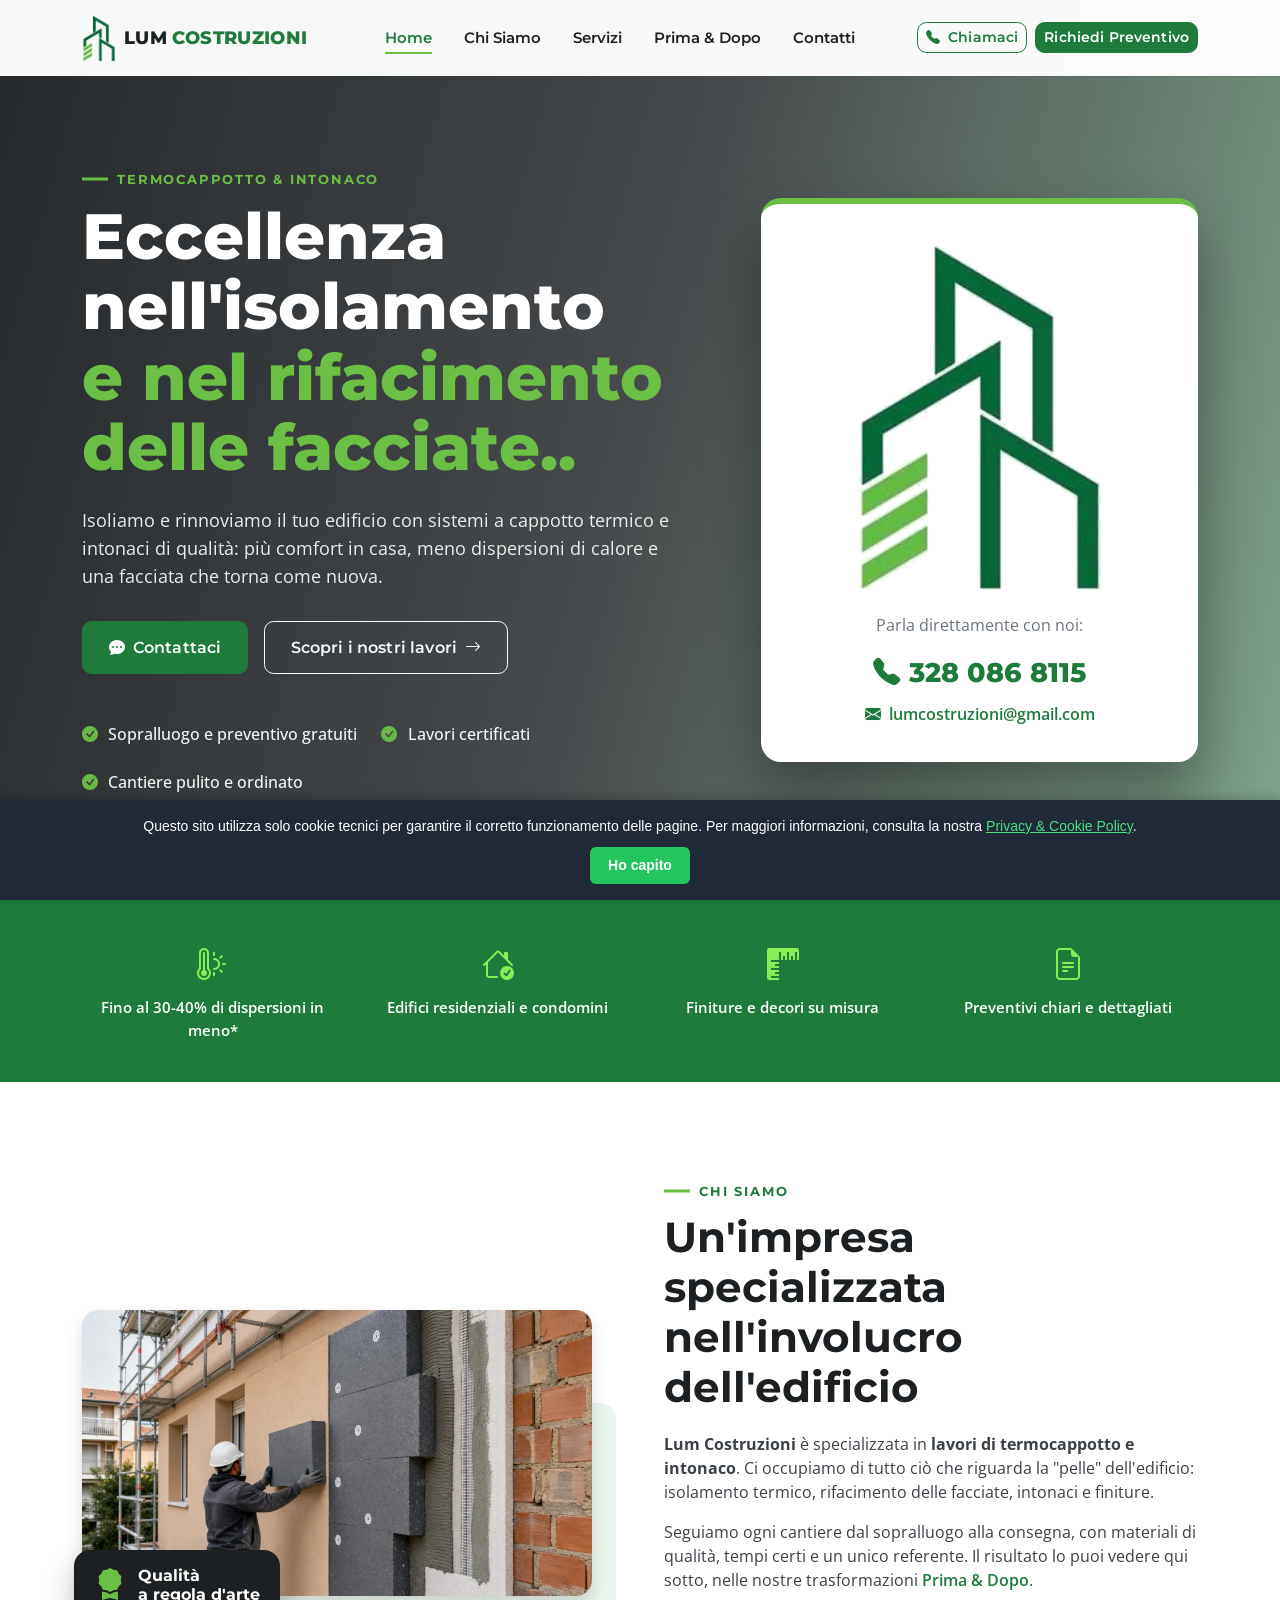
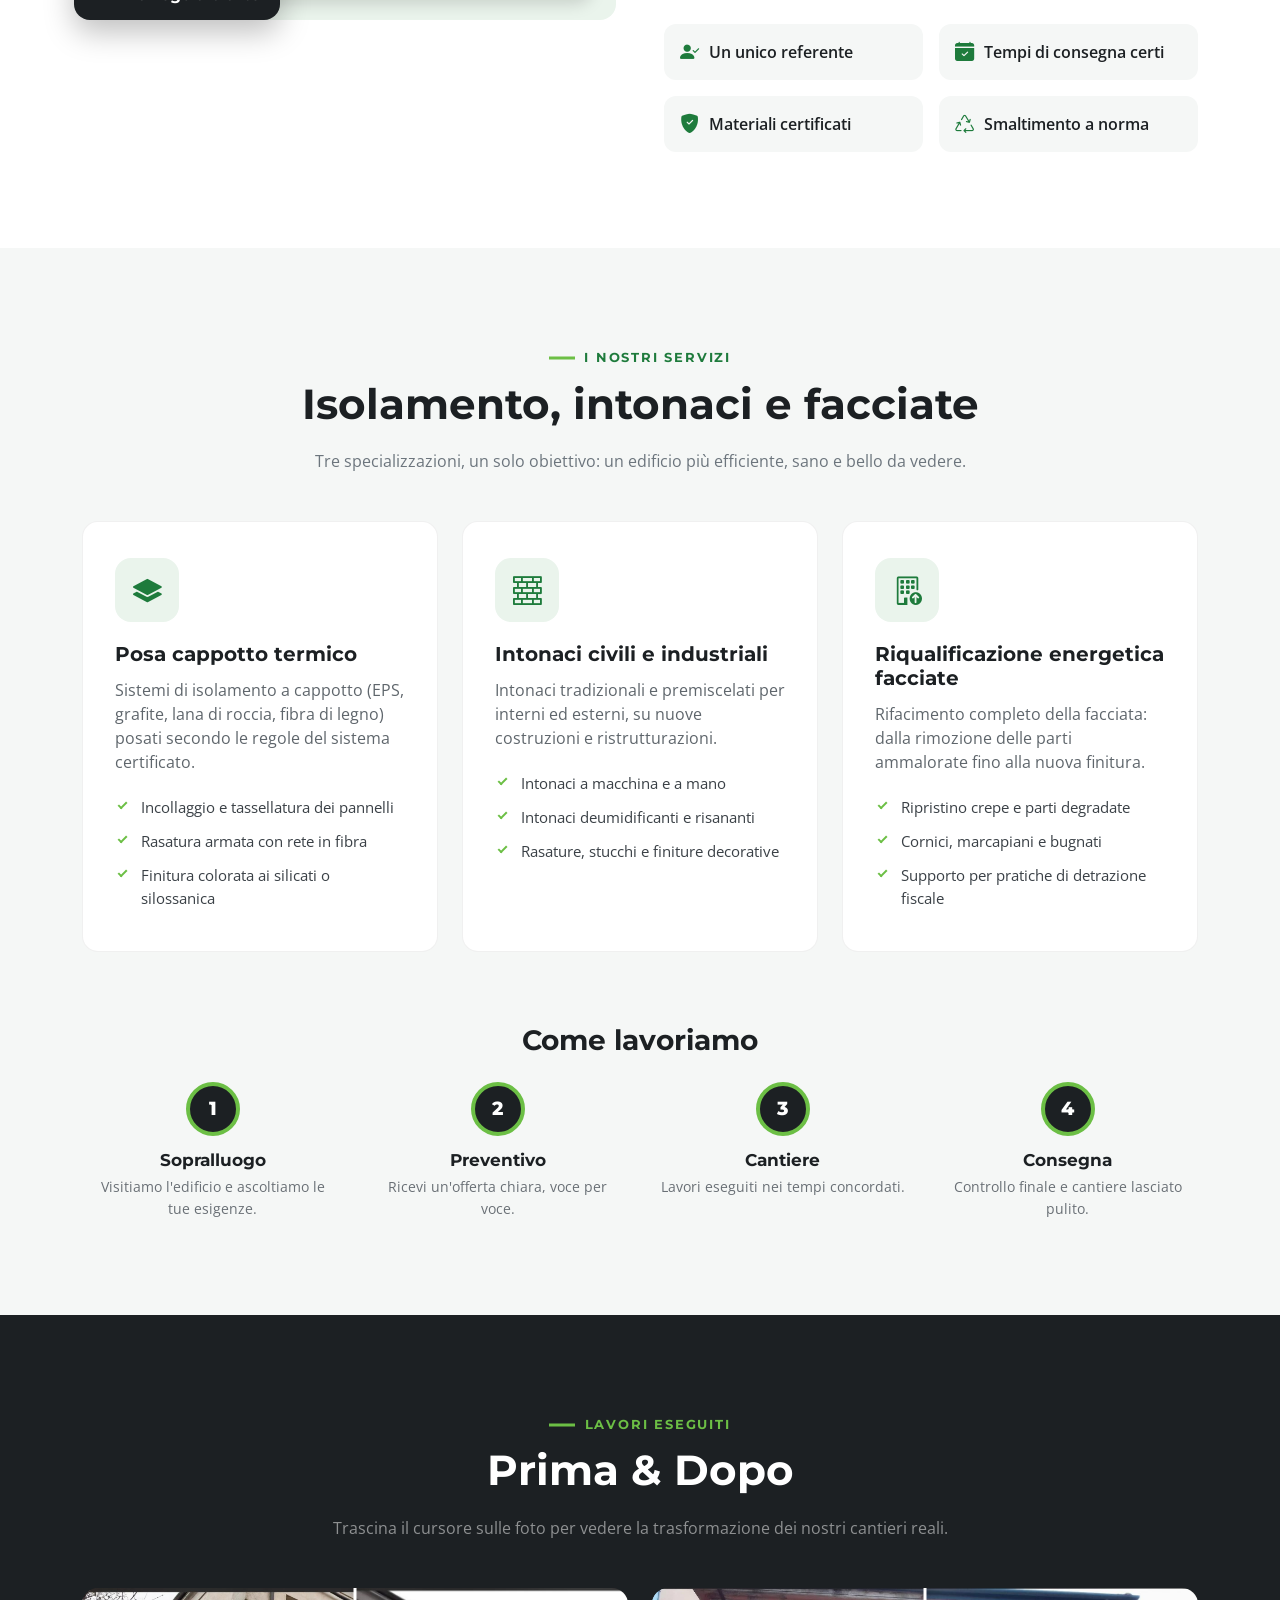
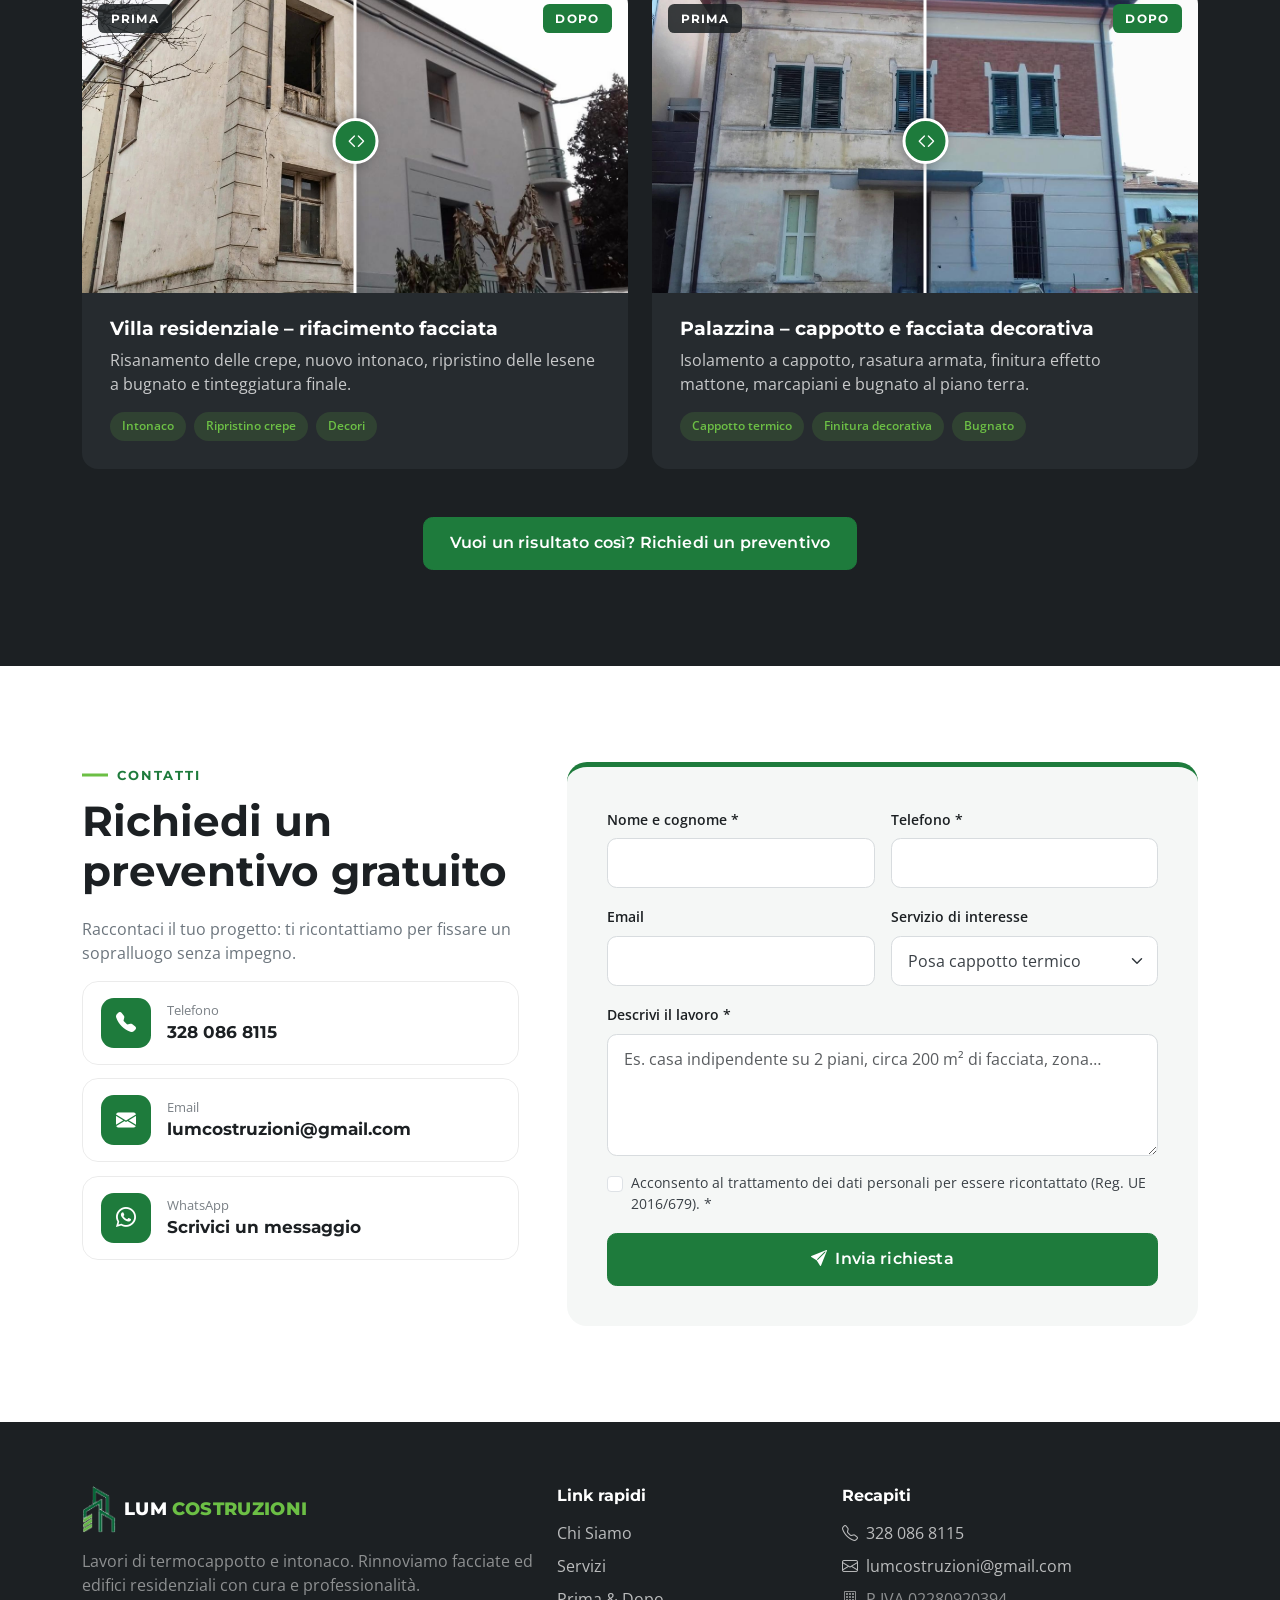
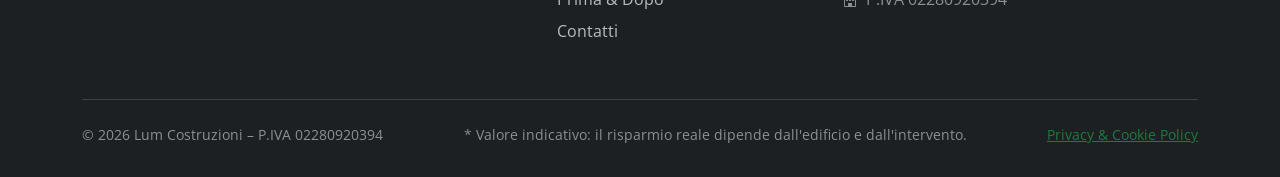
==== commit cd297114: "aggiunti cookie e privacy" ====
--- a/index.html
+++ b/index.html
@@ -458,6 +458,9 @@
         <div class="d-flex flex-column flex-md-row justify-content-between gap-2 small text-white-50">
             <span>© <span id="year"></span> Lum Costruzioni – P.IVA 02280920394</span>
             <span>* Valore indicativo: il risparmio reale dipende dall'edificio e dall'intervento.</span>
+            <a href="#" onclick="document.getElementById('privacy-modal').style.display='flex'; return false;" class="text-gray-400 hover:text-white underline text-sm">
+                Privacy & Cookie Policy
+            </a>
         </div>
     </div>
 </footer>
@@ -476,5 +479,35 @@
 <script src="https://cdn.jsdelivr.net/npm/bootstrap@5.3.3/dist/js/bootstrap.bundle.min.js"></script>
 <!-- Script personalizzati -->
 <script src="js/main.js"></script>
+
+<!-- BANNER COOKIE & PRIVACY -->
+<div id="cookie-banner" style="display: none; position: fixed; bottom: 0; left: 0; right: 0; background: #1f2937; color: #fff; padding: 16px; box-shadow: 0 -2px 10px rgba(0,0,0,0.2); z-index: 9999; text-align: center; font-family: sans-serif; font-size: 14px;">
+    <p style="margin: 0 0 10px 0; line-height: 1.5;">
+        Questo sito utilizza solo cookie tecnici per garantire il corretto funzionamento delle pagine. Per maggiori informazioni, consulta la nostra <a href="#" id="open-privacy-modal" style="color: #4ade80; text-decoration: underline;">Privacy & Cookie Policy</a>.
+    </p>
+    <button id="accept-cookies" style="background: #22c55e; color: #fff; border: none; padding: 8px 18px; border-radius: 6px; cursor: pointer; font-weight: bold;">Ho capito</button>
+</div>
+
+<!-- MODALE PRIVACY POLICY -->
+<div id="privacy-modal" style="display: none; position: fixed; top: 0; left: 0; width: 100%; height: 100%; background: rgba(0,0,0,0.6); z-index: 10000; align-items: center; justify-content: center;">
+    <div style="background: #fff; color: #333; width: 90%; max-width: 650px; max-height: 80vh; overflow-y: auto; padding: 25px; border-radius: 8px; font-family: sans-serif; font-size: 14px; line-height: 1.6; position: relative;">
+        <h3 style="margin-top: 0; color: #111;">Informativa sulla Privacy & Cookie Policy</h3>
+        <p><strong>Titolare del Trattamento:</strong><br>
+            Lum Costruzioni — P.IVA: 02280920394<br>
+            Email: lumcostruzioni@gmail.com — Tel: 3280868115</p>
+            
+            <h4>1. Tipologia di Dati Raccoglititi</h4>
+            <p>Questo sito non utilizza cookie di profilazione o tracciamento pubblicitario. Vengono impiegati esclusivamente cookie tecnici necessari alla navigazione o dati inviati volontariamente dall'utente tramite email/telefono (es. per richieste di preventivo).</p>
+            
+            <h4>2. Finalità del Trattamento</h4>
+            <p>I dati forniti dall'utente vengono utilizzati unicamente per ricontattare il cliente e fornire i preventivi o le informazioni richieste relative ai lavori edili.</p>
+            
+            <h4>3. Diritti dell'Interessato</h4>
+            <p>L'utente ha il diritto in qualsiasi momento di richiedere l'accesso, la modifica o la cancellazione dei propri dati inviando un'email a lumcostruzioni@gmail.com.</p>
+            
+            <button id="close-privacy-modal" style="margin-top: 15px; background: #374151; color: #fff; border: none; padding: 8px 16px; border-radius: 6px; cursor: pointer;">Chiudi</button>
+        </div>
+    </div>
+    
 </body>
 </html>
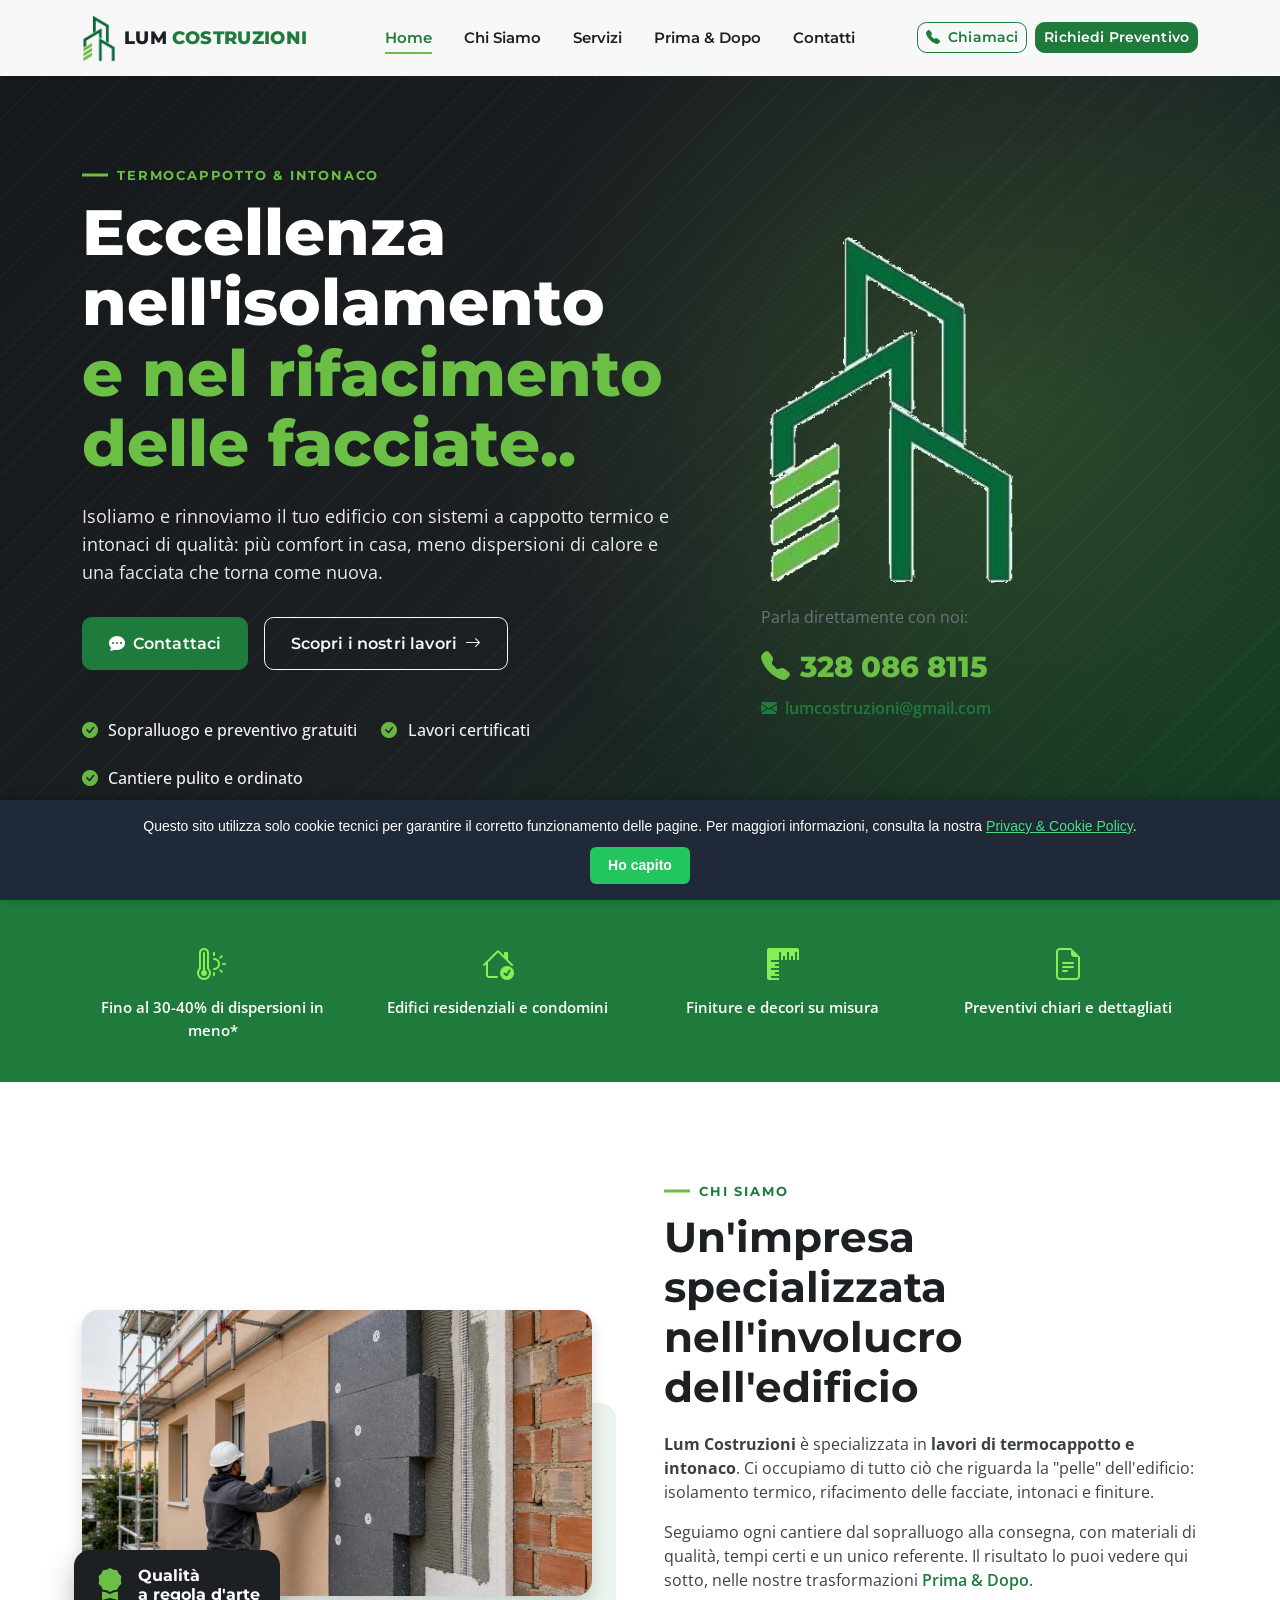
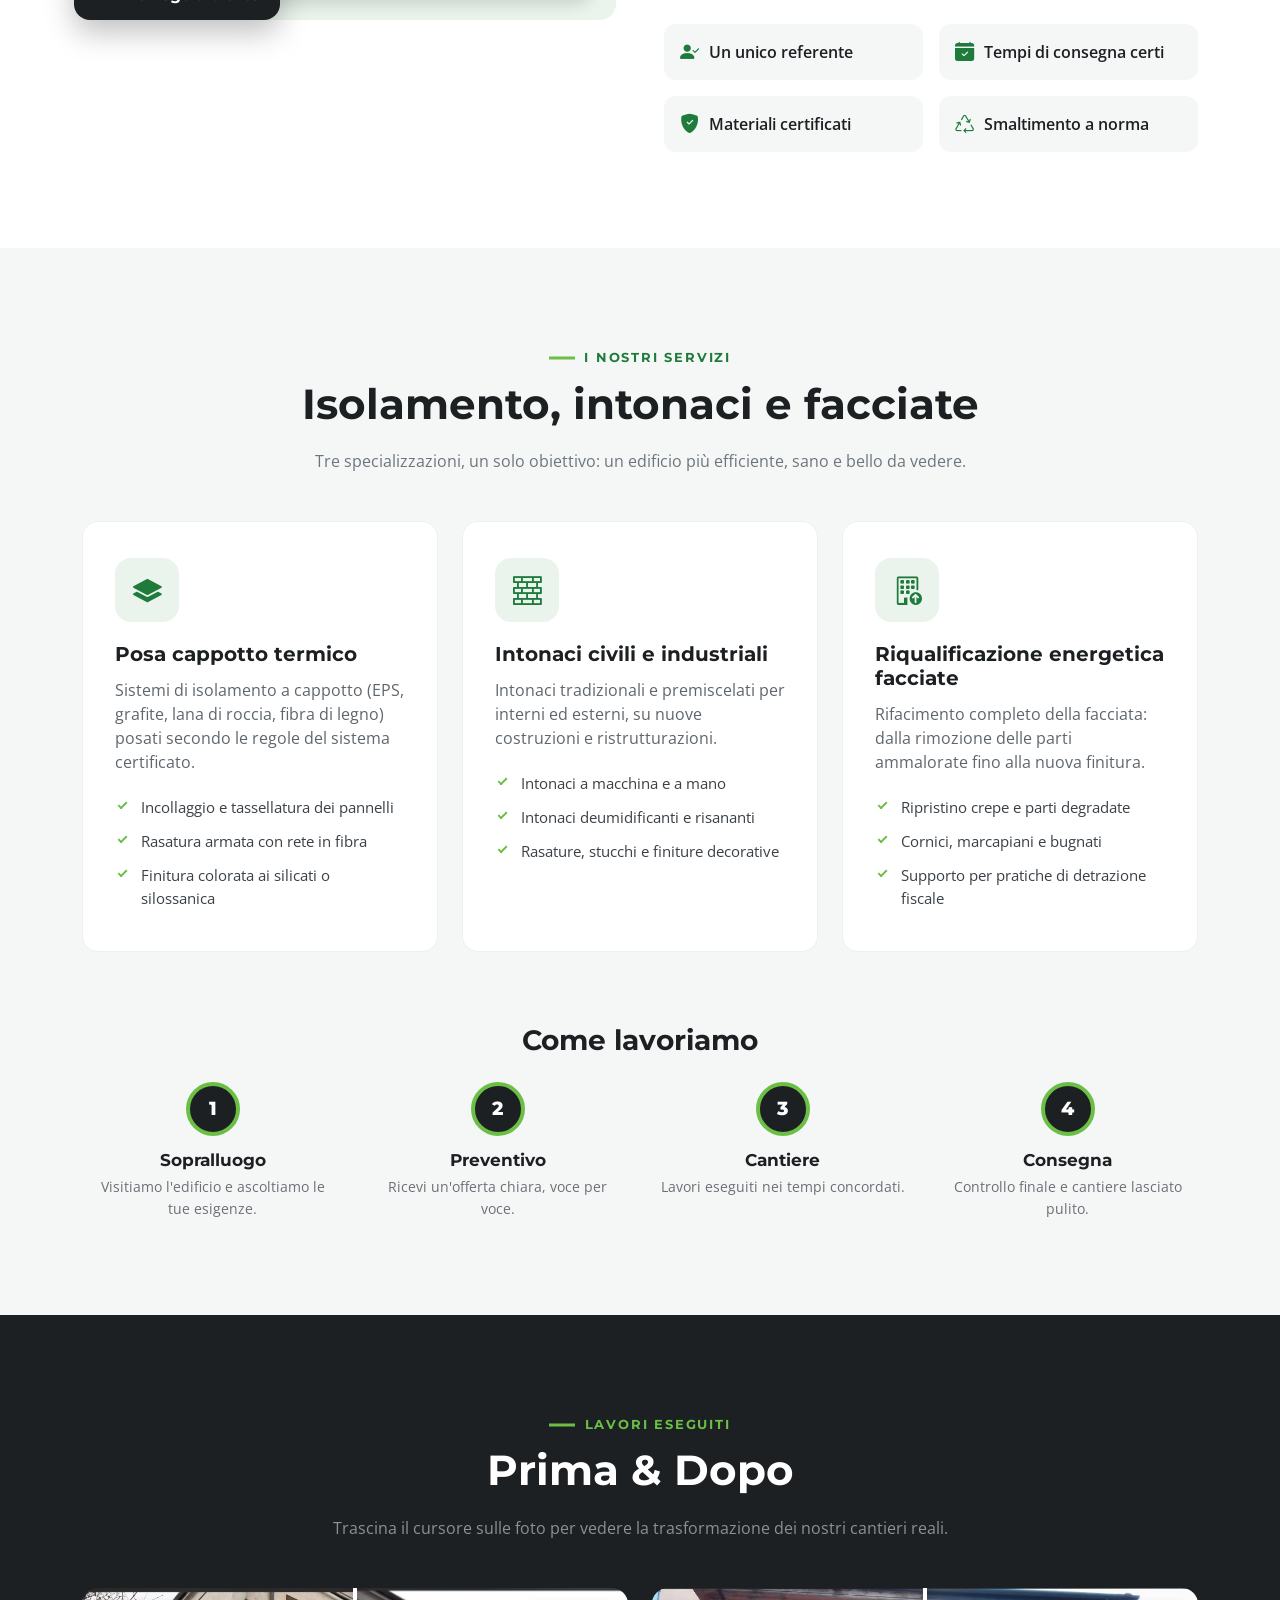
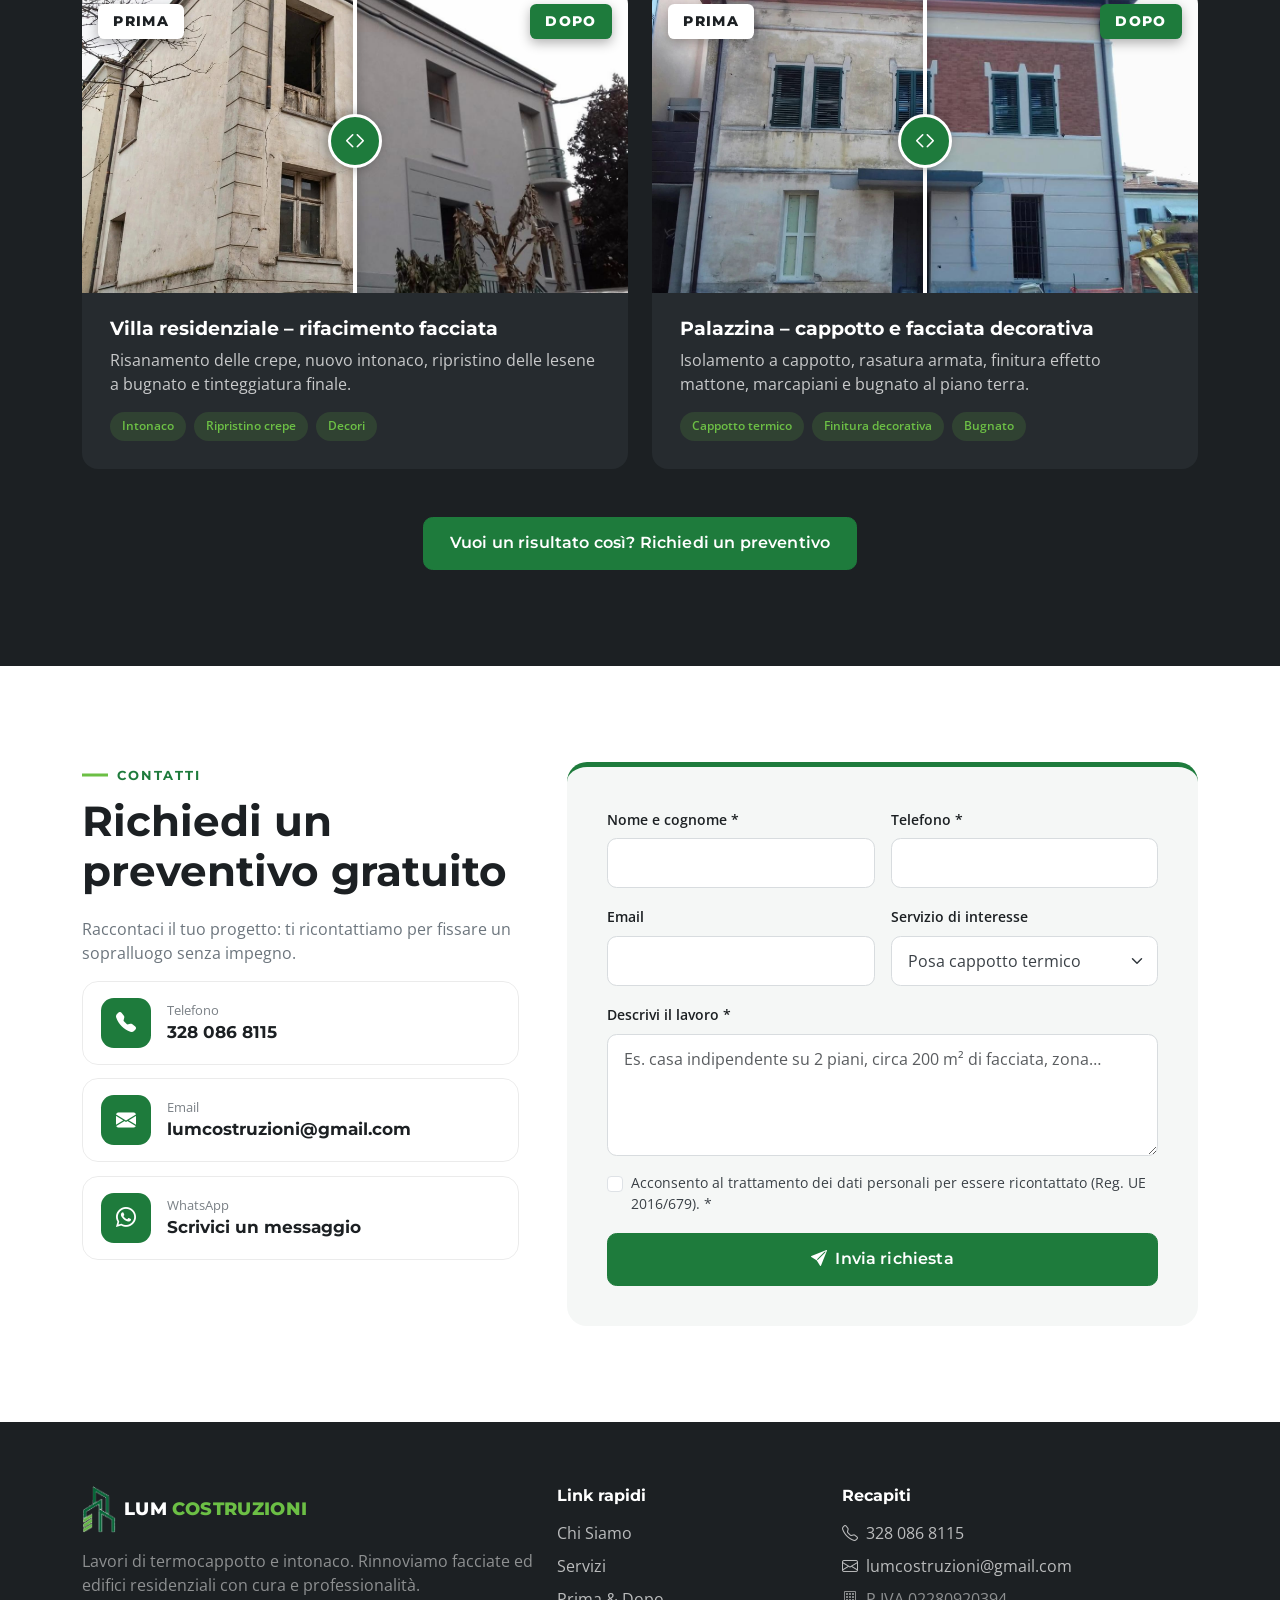
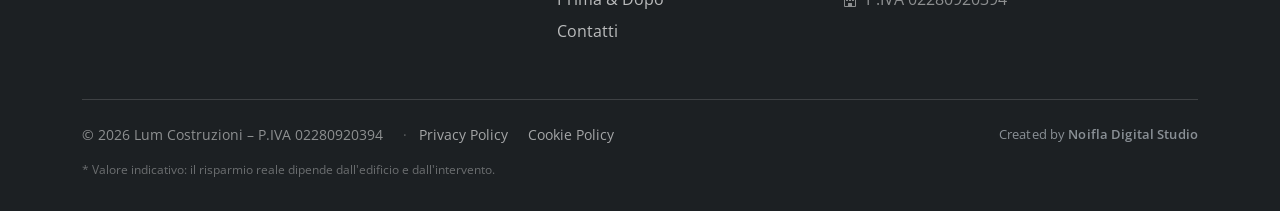
==== commit 218fb39b: "aggiunti cookie e privacy 2" ====
--- a/index.html
+++ b/index.html
@@ -455,13 +455,24 @@
             </div>
         </div>
         <hr>
-        <div class="d-flex flex-column flex-md-row justify-content-between gap-2 small text-white-50">
-            <span>© <span id="year"></span> Lum Costruzioni – P.IVA 02280920394</span>
-            <span>* Valore indicativo: il risparmio reale dipende dall'edificio e dall'intervento.</span>
-            <a href="#" onclick="document.getElementById('privacy-modal').style.display='flex'; return false;" class="text-gray-400 hover:text-white underline text-sm">
-                Privacy & Cookie Policy
-            </a>
-        </div>
+        <!-- Riga legale: copyright + P.IVA + link legali a sinistra, firma Noifla a destra (centrati su mobile) -->
+<div class="footer-bottom">
+  <div class="legal">
+    <span>© <span id="year"></span> Lum Costruzioni – P.IVA 02280920394</span>
+    <nav class="legal-links" aria-label="Informazioni legali">
+      <a href="privacy-policy.html">Privacy Policy</a>
+      <a href="cookie-policy.html">Cookie Policy</a>
+    </nav>
+  </div>
+
+  <!-- Firma Noifla Digital Studio: sostituire href="#" con l'URL del portfolio -->
+  <a href="#" target="_blank" rel="noopener noreferrer" class="credit-link"
+     aria-label="Created by Noifla Digital Studio (si apre in una nuova scheda)">
+    <!-- ...icona SVG invariata... -->
+    <span>Created by <strong>Noifla Digital Studio</strong></span>
+  </a>
+</div>
+<p class="footer-note">* Valore indicativo: il risparmio reale dipende dall'edificio e dall'intervento.</p>
     </div>
 </footer>
 
--- a/css/style.css
+++ b/css/style.css
@@ -1,7 +1,7 @@
 /* =====================================================================
-LUM COSTRUZIONI – Stili personalizzati
-Base: Bootstrap 5.3. Qui solo colori del brand e componenti custom.
-===================================================================== */
+   LUM COSTRUZIONI – Stili personalizzati
+   Base: Bootstrap 5.3. Qui solo colori del brand e componenti custom.
+   ===================================================================== */
 
 /* ---------- 1. Variabili (palette dal logo) ---------- */
 :root {
@@ -15,7 +15,7 @@
   --bg-soft: #f5f7f6;
   --radius: 1rem;
   --nav-h: 76px;
-  
+
   --bs-body-font-family: "Open Sans", system-ui, sans-serif;
   --bs-body-color: var(--text);
   --bs-link-color-rgb: 30, 123, 60;
@@ -126,11 +126,24 @@
   position: relative;
   min-height: 100vh;
   display: flex; align-items: center;
-  padding: calc(var(--nav-h) + 4rem) 0 5rem;
+  padding: calc(var(--nav-h) + 3rem) 0 4.5rem;
+  overflow: hidden;
   background:
-  linear-gradient(105deg, rgba(20, 24, 27, .93) 0%, rgba(20, 24, 27, .78) 50%, rgba(21, 90, 43, .55) 100%),
-  url("../img/progetto2-dopo.jpg") center / cover no-repeat;
-}
+    radial-gradient(circle at 78% 45%, rgba(108, 191, 69, .22) 0%, rgba(108, 191, 69, 0) 45%),
+    linear-gradient(135deg, #14181b 0%, var(--dark) 55%, #123d22 100%);
+}
+/* Righe diagonali leggere che richiamano il disegno del logo */
+.hero::before {
+  content: ""; position: absolute; inset: 0; pointer-events: none;
+  background: repeating-linear-gradient(-45deg, rgba(255,255,255,.025) 0 2px, transparent 2px 28px);
+}
+.hero-logo {
+  width: 100%; max-width: 440px; height: auto;
+  filter: drop-shadow(0 20px 40px rgba(0, 0, 0, .45));
+}
+.hero-contacts { margin-top: 1.5rem; }
+.hero-contacts a { color: rgba(255, 255, 255, .85); text-decoration: none; }
+.hero-contacts a:hover { color: var(--brand-light); }
 .hero-title {
   color: #fff;
   font-size: clamp(2.3rem, 5.5vw, 4rem);
@@ -141,18 +154,12 @@
 .hero-points li { font-weight: 500; opacity: .95; }
 .hero-points i { color: var(--brand-light); margin-right: .4rem; }
 
-.hero-card {
-  background: #fff; border-radius: 1.25rem;
-  padding: 2.25rem; text-align: center;
-  box-shadow: 0 30px 60px rgba(0, 0, 0, .35);
-  border-top: 6px solid var(--brand-light);
-}
 .hero-phone {
   display: inline-flex; align-items: center; gap: .6rem;
   font-family: "Montserrat", sans-serif; font-weight: 800;
-  font-size: 1.7rem; color: var(--brand); text-decoration: none;
-}
-.hero-phone:hover { color: var(--brand-dark); }
+  font-size: 1.8rem; color: var(--brand-light) !important; text-decoration: none;
+}
+.hero-phone:hover { color: #fff !important; }
 
 /* ---------- 5. Punti di forza ---------- */
 .strengths { background: var(--brand); color: #fff; padding: 2.5rem 0; }
@@ -247,6 +254,7 @@
   user-select: none;
   touch-action: pan-y;   /* scroll verticale libero su mobile */
   background: #111;
+  cursor: ew-resize;
 }
 .ba-slider img {
   position: absolute; inset: 0;
@@ -255,43 +263,64 @@
 }
 /* L'immagine "Prima" viene tagliata a destra della posizione del cursore */
 .ba-before { clip-path: inset(0 calc(100% - var(--pos)) 0 0); }
+/* Transizione morbida solo quando si usano i pulsanti (non durante il trascinamento) */
+.ba-slider.animate .ba-before { transition: clip-path .6s ease; }
+.ba-slider.animate .ba-handle { transition: left .6s ease; }
 
 /* Linea verticale + maniglia */
 .ba-handle {
   position: absolute; top: 0; bottom: 0; left: var(--pos);
-  width: 3px; background: #fff; transform: translateX(-50%);
+  width: 4px; background: #fff; transform: translateX(-50%);
   pointer-events: none;
   box-shadow: 0 0 12px rgba(0, 0, 0, .4);
 }
 .ba-handle i {
   position: absolute; top: 50%; left: 50%;
   transform: translate(-50%, -50%) rotate(90deg);
-  width: 46px; height: 46px; border-radius: 50%;
+  width: 54px; height: 54px; border-radius: 50%;
   display: grid; place-items: center;
-  background: var(--brand); color: #fff; font-size: 1.3rem;
+  background: var(--brand); color: #fff; font-size: 1.5rem;
   border: 3px solid #fff;
   box-shadow: 0 4px 14px rgba(0, 0, 0, .35);
 }
 
-/* L'input range invisibile copre tutta l'immagine: gestisce mouse, touch e tastiera */
+/* Input range nascosto alla vista: serve per la tastiera e gli screen reader.
+   Il trascinamento con mouse/dito è gestito in JS su tutta la foto. */
 .ba-range {
-  position: absolute; inset: 0; width: 100%; height: 100%;
-  margin: 0; opacity: 0; cursor: ew-resize;
-  -webkit-appearance: none; appearance: none;
+  position: absolute; width: 1px; height: 1px;
+  opacity: 0; pointer-events: none;
 }
 .ba-slider:has(.ba-range:focus-visible) .ba-handle i {
-  outline: 3px solid var(--brand-light); outline-offset: 2px;
+  outline: 3px solid var(--brand-light); outline-offset: 3px;
 }
 
 .ba-label {
   position: absolute; top: 1rem; z-index: 2;
   font-family: "Montserrat", sans-serif;
-  font-size: .75rem; font-weight: 700; letter-spacing: .1em; text-transform: uppercase;
-  padding: .35rem .8rem; border-radius: .4rem;
+  font-size: .85rem; font-weight: 800; letter-spacing: .1em; text-transform: uppercase;
+  padding: .45rem .95rem; border-radius: .4rem;
   pointer-events: none;
-}
-.ba-label-before { left: 1rem; background: rgba(28, 32, 35, .85); color: #fff; }
+  box-shadow: 0 4px 12px rgba(0, 0, 0, .3);
+  transition: opacity .3s;
+}
+/* Nasconde l'etichetta quando la sua foto non è visibile */
+.ba-slider.hide-before .ba-label-before,
+.ba-slider.hide-after .ba-label-after { opacity: 0; }
+.ba-label-before { left: 1rem; background: #fff; color: var(--dark); }
 .ba-label-after  { right: 1rem; background: var(--brand); color: #fff; }
+
+.ba-controls {
+  display: flex; gap: .5rem; padding: 1rem 1.75rem 0;
+}
+.ba-controls button {
+  flex: 1; border: 2px solid rgba(255, 255, 255, .18);
+  background: transparent; color: #fff;
+  font-family: "Montserrat", sans-serif; font-weight: 700; font-size: .9rem;
+  padding: .6rem .5rem; border-radius: .6rem;
+  transition: background .2s, border-color .2s;
+}
+.ba-controls button:hover { border-color: var(--brand-light); }
+.ba-controls button.active { background: var(--brand); border-color: var(--brand); }
 
 /* ---------- 9. Contatti ---------- */
 .contact-item {
@@ -337,6 +366,60 @@
 .footer-links li { margin-bottom: .55rem; }
 .footer-links a { color: rgba(255, 255, 255, .7); text-decoration: none; word-break: break-word; }
 .footer-links a:hover { color: var(--brand-light); }
+
+/* Riga legale del footer */
+.footer-bottom {
+  display: flex; flex-direction: column; align-items: center; gap: .75rem;
+  text-align: center; font-size: .875rem; color: rgba(255, 255, 255, .5);
+}
+@media (min-width: 768px) {
+  .footer-bottom { flex-direction: row; justify-content: space-between; text-align: left; }
+}
+.legal { display: flex; flex-direction: column; align-items: center; gap: .4rem; }
+.legal-links { display: flex; flex-wrap: wrap; justify-content: center; gap: .25rem 1.25rem; }
+.legal-links a { color: rgba(255, 255, 255, .6); text-decoration: none; transition: color .2s ease; }
+.legal-links a:hover, .legal-links a:focus-visible { color: var(--brand-light); text-decoration: underline; }
+@media (min-width: 768px) {
+  .legal { flex-direction: row; gap: 1.25rem; }
+  .legal-links a { position: relative; }
+  /* separatore "·" tra copyright e primo link */
+  .legal-links::before { content: "·"; color: rgba(255, 255, 255, .3); margin-right: -.5rem; }
+}
+
+/* Pagine legali (privacy-policy.html, cookie-policy.html) */
+.legal-page { padding: calc(var(--nav-h) + 3rem) 0 4rem; }
+.legal-page .container { max-width: 820px; }
+.legal-page h1 { font-size: clamp(1.8rem, 4vw, 2.4rem); margin-bottom: .5rem; }
+.legal-page h2 { font-size: 1.25rem; margin: 2.25rem 0 .75rem; }
+.legal-page p, .legal-page li { line-height: 1.75; }
+.legal-page .updated { color: #7a8086; font-size: .9rem; }
+.legal-page table { font-size: .92rem; }
+.todo { background: #fff3cd; padding: 0 .3rem; border-radius: .25rem; }
+
+.footer-note { margin: 1rem 0 0; font-size: .75rem; color: rgba(255, 255, 255, .35); text-align: center; }
+@media (min-width: 768px) { .footer-note { text-align: left; } }
+
+/* Firma "Created by Noifla Digital Studio" */
+.credit-link {
+  display: inline-flex; align-items: center; gap: .5rem;
+  font-size: .8rem; letter-spacing: .01em;
+  color: #8a9096;                 /* grigio discreto */
+  text-decoration: none;
+  transition: color .2s ease;
+}
+.credit-link strong { font-weight: 600; }
+.credit-icon { flex-shrink: 0; display: block; }
+.credit-accent { stroke: currentColor; transition: stroke .2s ease; }
+.credit-accent-fill { fill: currentColor; transition: fill .2s ease; }
+
+/* Hover / focus: testo bianco, dettagli dell'icona nel verde del brand */
+.credit-link:hover,
+.credit-link:focus-visible { color: #fff; }
+.credit-link:hover .credit-accent,
+.credit-link:focus-visible .credit-accent { stroke: var(--brand-light); }
+.credit-link:hover .credit-accent-fill,
+.credit-link:focus-visible .credit-accent-fill { fill: var(--brand-light); }
+.credit-link:focus-visible { outline: 2px solid var(--brand-light); outline-offset: 4px; border-radius: .25rem; }
 
 /* ---------- 11. Pulsanti flottanti ---------- */
 .call-fab {
@@ -381,6 +464,8 @@
   .section { padding: 4.5rem 0; }
   .hero { min-height: auto; padding-top: calc(var(--nav-h) + 3rem); }
   .hero-lead { font-size: 1.05rem; }
+  .hero-logo { max-width: 240px; }
+  .ba-controls { padding: 1rem 1rem 0; }
   .hero .btn-lg { width: 100%; }
   .hero-points { gap: .75rem !important; flex-direction: column; }
   .about-badge { padding: .75rem 1rem; font-size: .85rem; }
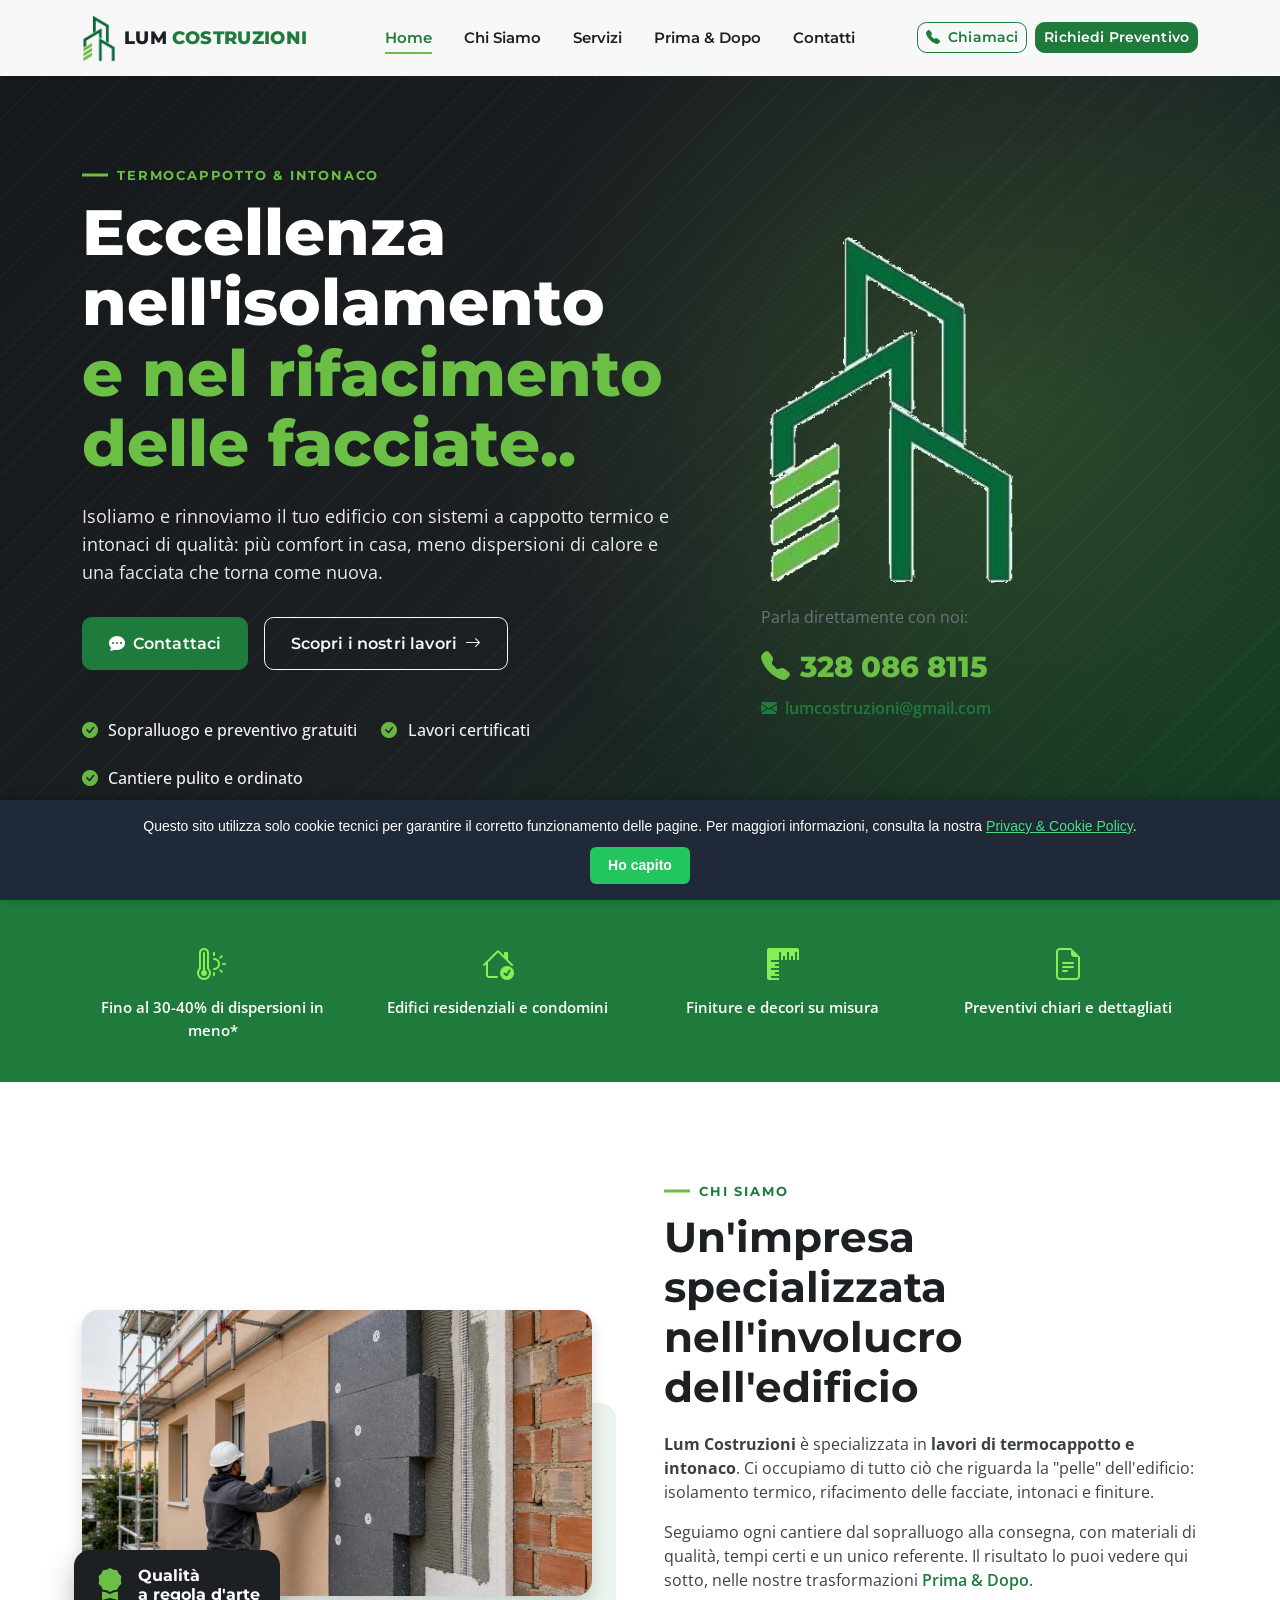
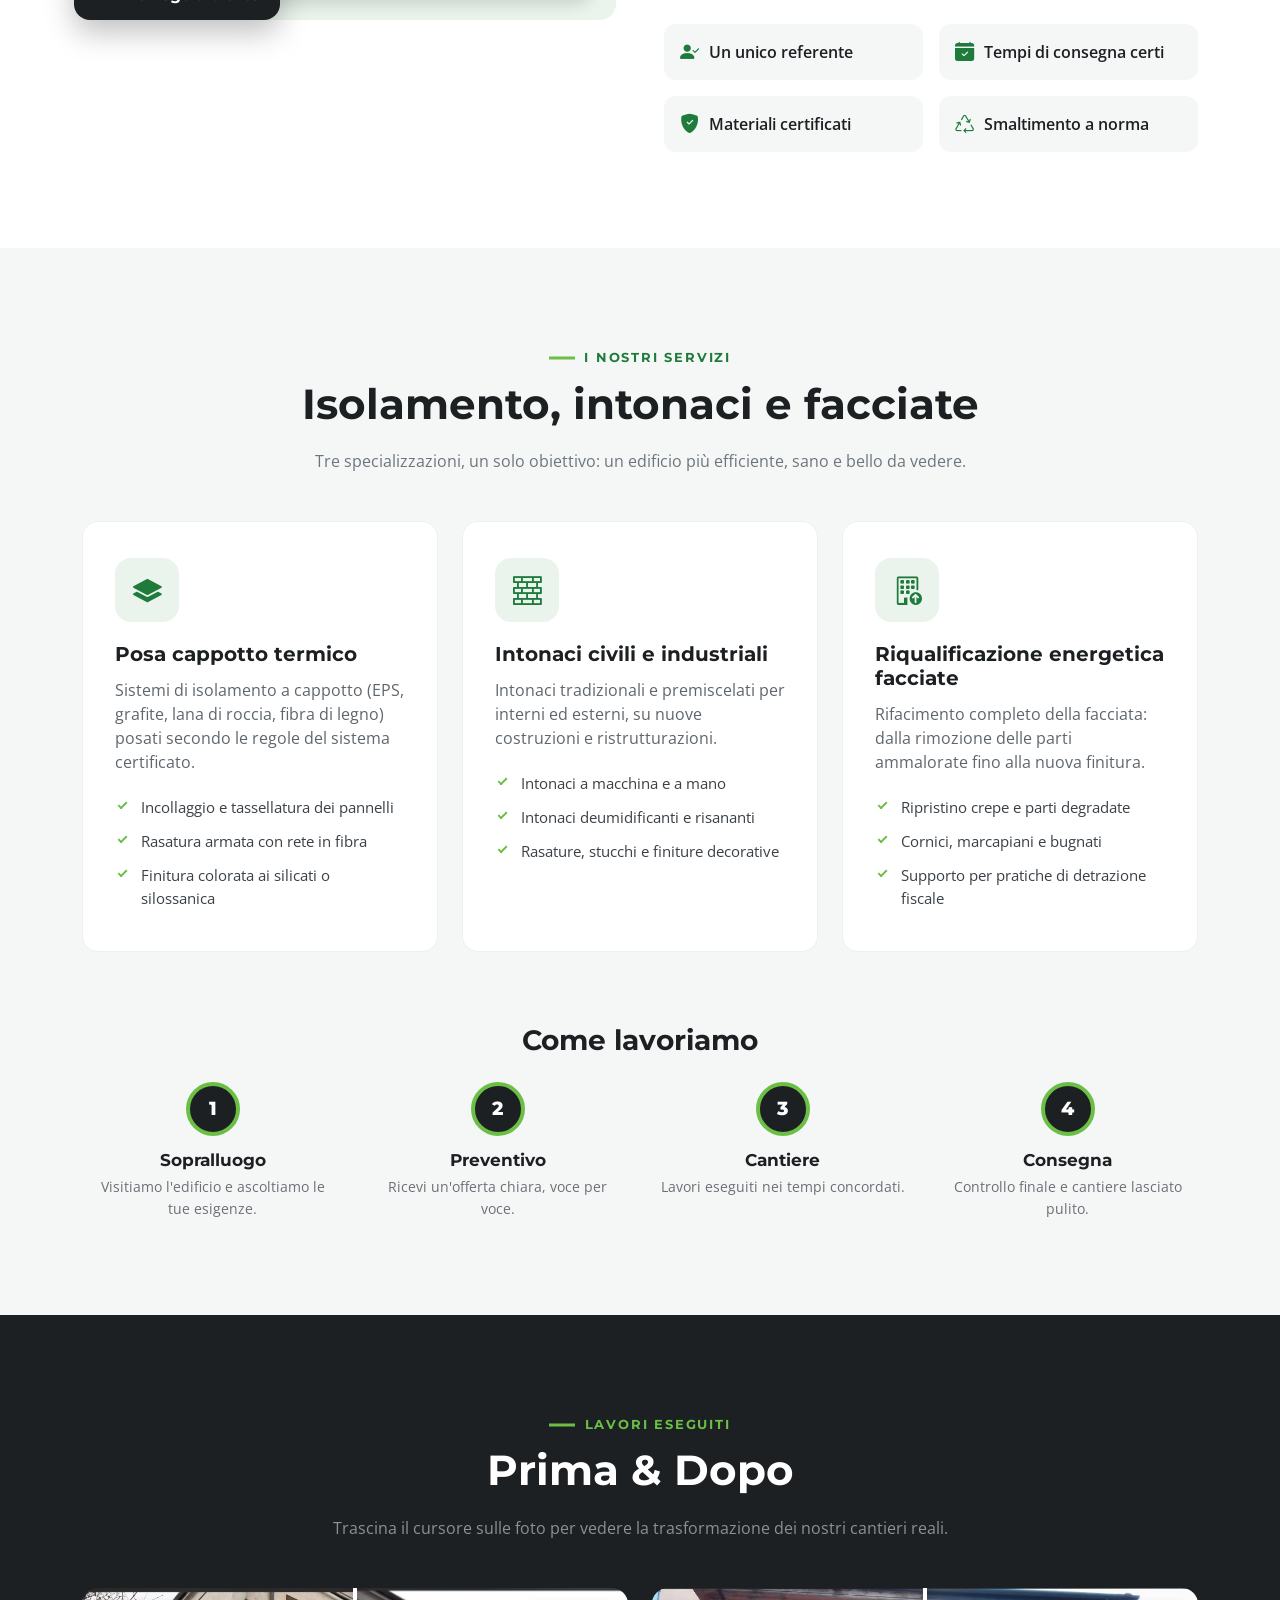
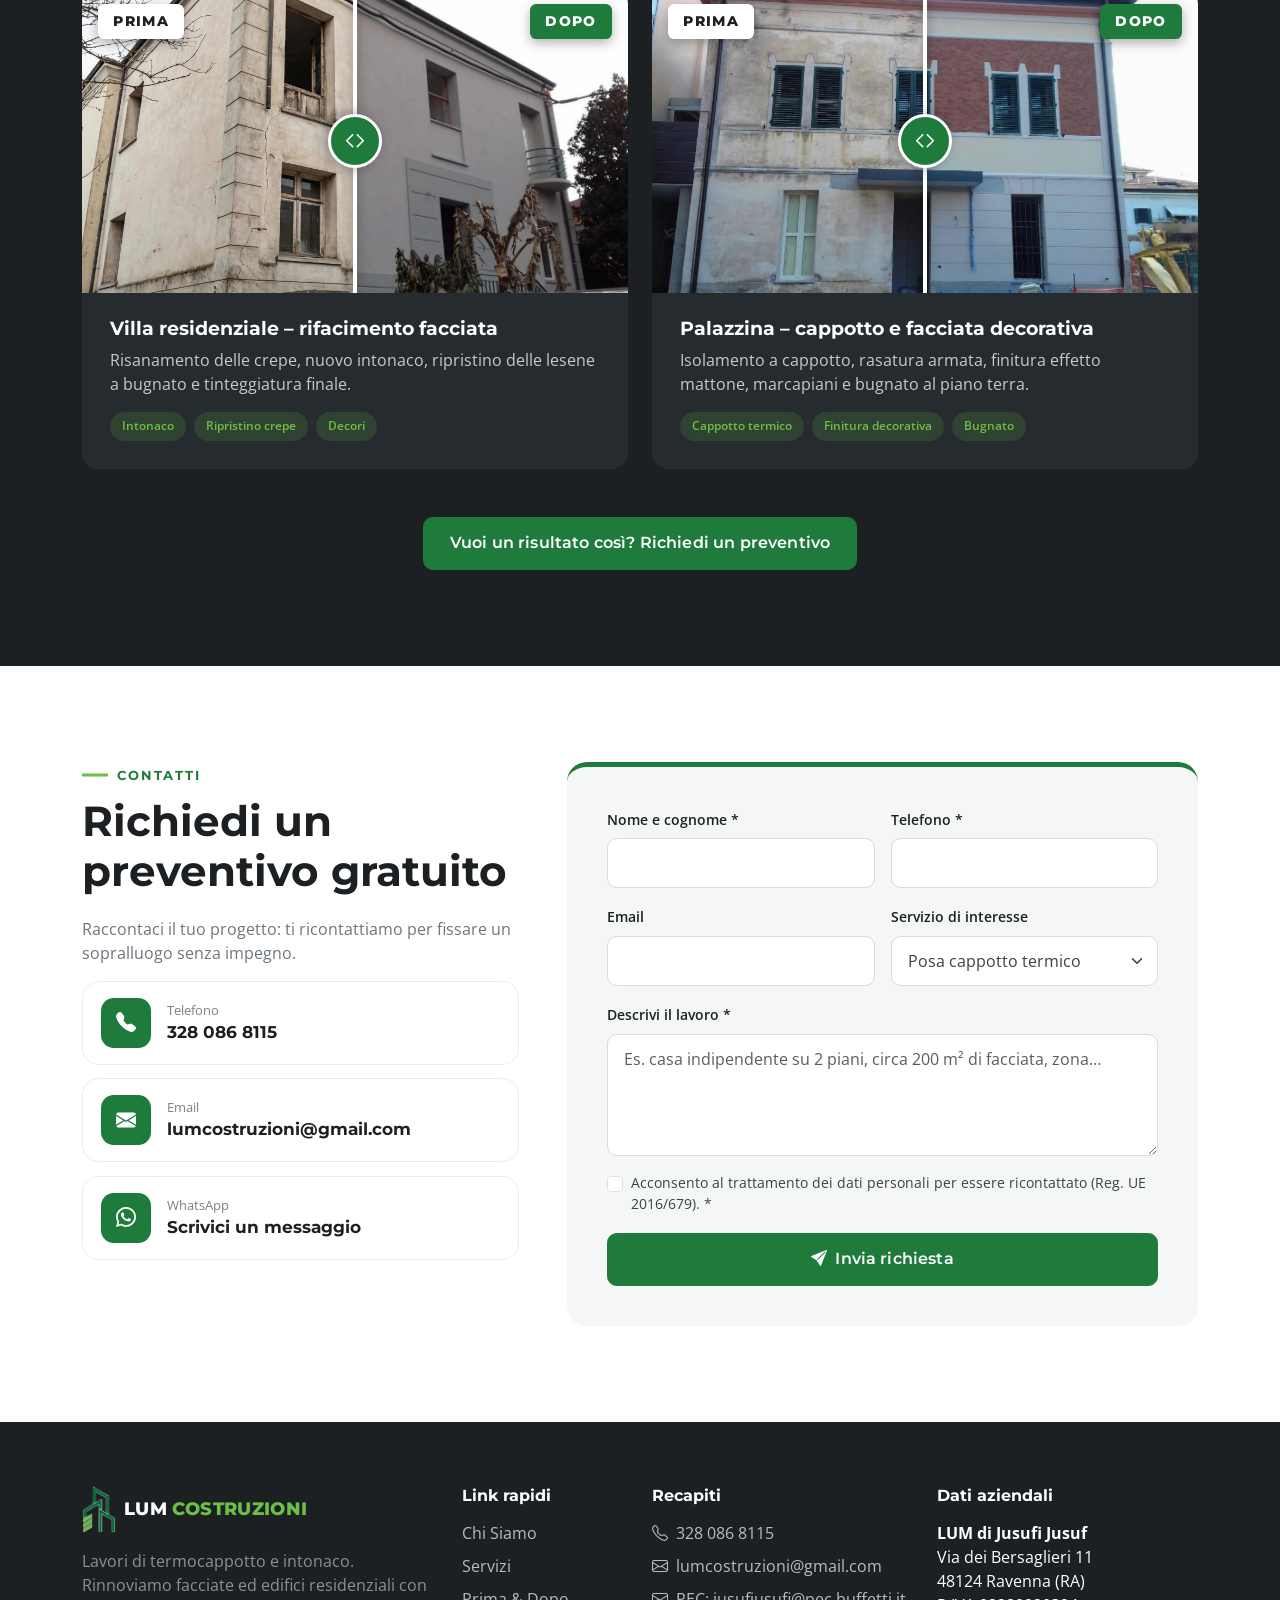
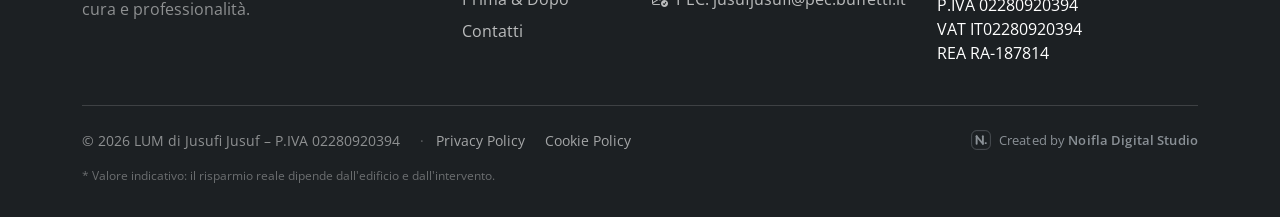
==== commit b77fccab: "aggiunti dati da visura camerale nel footer" ====
--- a/index.html
+++ b/index.html
@@ -427,53 +427,74 @@
 FOOTER (con Partita IVA in chiaro)
 ================================================================ -->
 <footer class="footer">
-    <div class="container">
-        <div class="row g-4">
-            <div class="col-lg-5">
-                <a href="#home" class="d-inline-flex align-items-center gap-2 mb-3 text-decoration-none">
-                    <img src="img/logo.png" alt="" width="34" height="47">
-                    <span class="brand-text text-white">LUM <span>COSTRUZIONI</span></span>
-                </a>
-                <p class="text-white-50 mb-0">Lavori di termocappotto e intonaco. Rinnoviamo facciate ed edifici residenziali con cura e professionalità.</p>
-            </div>
-            <div class="col-6 col-lg-3">
-                <h5>Link rapidi</h5>
-                <ul class="list-unstyled footer-links">
-                    <li><a href="#chi-siamo">Chi Siamo</a></li>
-                    <li><a href="#servizi">Servizi</a></li>
-                    <li><a href="#lavori">Prima &amp; Dopo</a></li>
-                    <li><a href="#contatti">Contatti</a></li>
-                </ul>
-            </div>
-            <div class="col-6 col-lg-4">
-                <h5>Recapiti</h5>
-                <ul class="list-unstyled footer-links">
-                    <li><a href="tel:+393280868115"><i class="bi bi-telephone me-2"></i>328 086 8115</a></li>
-                    <li><a href="mailto:lumcostruzioni@gmail.com"><i class="bi bi-envelope me-2"></i>lumcostruzioni@gmail.com</a></li>
-                    <li class="text-white-50"><i class="bi bi-building me-2"></i>P.IVA 02280920394</li>
-                </ul>
-            </div>
-        </div>
-        <hr>
-        <!-- Riga legale: copyright + P.IVA + link legali a sinistra, firma Noifla a destra (centrati su mobile) -->
-<div class="footer-bottom">
-  <div class="legal">
-    <span>© <span id="year"></span> Lum Costruzioni – P.IVA 02280920394</span>
-    <nav class="legal-links" aria-label="Informazioni legali">
-      <a href="privacy-policy.html">Privacy Policy</a>
-      <a href="cookie-policy.html">Cookie Policy</a>
-    </nav>
+  <div class="container">
+    <div class="row g-4">
+      <div class="col-lg-4">
+        <a href="#home" class="d-inline-flex align-items-center gap-2 mb-3 text-decoration-none">
+          <img src="img/logo.png" alt="" width="34" height="47">
+          <span class="brand-text text-white">LUM <span>COSTRUZIONI</span></span>
+        </a>
+        <p class="text-white-50 mb-0">Lavori di termocappotto e intonaco. Rinnoviamo facciate ed edifici residenziali con cura e professionalità.</p>
+      </div>
+      <div class="col-6 col-lg-2">
+        <h5>Link rapidi</h5>
+        <ul class="list-unstyled footer-links">
+          <li><a href="#chi-siamo">Chi Siamo</a></li>
+          <li><a href="#servizi">Servizi</a></li>
+          <li><a href="#lavori">Prima &amp; Dopo</a></li>
+          <li><a href="#contatti">Contatti</a></li>
+        </ul>
+      </div>
+      <div class="col-12 col-lg-3 order-last order-lg-0">
+        <h5>Recapiti</h5>
+        <ul class="list-unstyled footer-links">
+          <li><a href="tel:+393280868115"><i class="bi bi-telephone me-2"></i>328 086 8115</a></li>
+          <li><a href="mailto:lumcostruzioni@gmail.com"><i class="bi bi-envelope me-2"></i>lumcostruzioni@gmail.com</a></li>
+          <li><a href="mailto:jusufjusufi@pec.buffetti.it"><i class="bi bi-envelope-check me-2"></i>PEC: jusufjusufi@pec.buffetti.it</a></li>
+        </ul>
+      </div>
+
+      <!-- Dati aziendali (obbligatori per legge sul sito: ragione sociale, sede, P.IVA) -->
+      <div class="col-6 col-lg-3">
+        <h5>Dati aziendali</h5>
+        <address class="company-data mb-0">
+          <strong>LUM di Jusufi Jusuf</strong><br>
+          Via dei Bersaglieri 11<br>
+          48124 Ravenna (RA)<br>
+          P.IVA 02280920394<br>
+          VAT IT02280920394<br>
+          REA RA-187814
+        </address>
+      </div>
+    </div>
+    <hr>
+    <!-- Riga legale: copyright + P.IVA a sinistra, firma Noifla a destra (centrati su mobile) -->
+    <div class="footer-bottom">
+      <div class="legal">
+        <span>© <span id="year"></span> LUM di Jusufi Jusuf – P.IVA 02280920394</span>
+        <nav class="legal-links" aria-label="Informazioni legali">
+          <a href="privacy-policy.html">Privacy Policy</a>
+          <a href="cookie-policy.html">Cookie Policy</a>
+        </nav>
+      </div>
+
+      <!-- Firma Noifla Digital Studio: sostituire href="#" con l'URL del portfolio -->
+      <a href="https://noifla01.github.io/noifla-digital-studio/" target="_blank" rel="noopener noreferrer" class="credit-link"
+         aria-label="Created by Noifla Digital Studio (si apre in una nuova scheda)">
+        <svg class="credit-icon" viewBox="0 0 64 64" width="20" height="20" aria-hidden="true" focusable="false">
+          <rect x="2" y="2" width="60" height="60" rx="16" fill="none" stroke="currentColor" stroke-width="3" opacity=".45"/>
+          <g fill="none" stroke-width="6" stroke-linecap="round" stroke-linejoin="round">
+            <path d="M18 44V20" stroke="currentColor"/>
+            <path d="M38 44V20" stroke="currentColor"/>
+            <path d="M18 20L38 44" class="credit-accent"/>
+          </g>
+          <rect x="44" y="39" width="6" height="6" rx="1" class="credit-accent-fill"/>
+        </svg>
+        <span>Created by <strong>Noifla Digital Studio</strong></span>
+      </a>
+    </div>
+    <p class="footer-note">* Valore indicativo: il risparmio reale dipende dall'edificio e dall'intervento.</p>
   </div>
-
-  <!-- Firma Noifla Digital Studio: sostituire href="#" con l'URL del portfolio -->
-  <a href="#" target="_blank" rel="noopener noreferrer" class="credit-link"
-     aria-label="Created by Noifla Digital Studio (si apre in una nuova scheda)">
-    <!-- ...icona SVG invariata... -->
-    <span>Created by <strong>Noifla Digital Studio</strong></span>
-  </a>
-</div>
-<p class="footer-note">* Valore indicativo: il risparmio reale dipende dall'edificio e dall'intervento.</p>
-    </div>
 </footer>
 
 <!-- Pulsante "Chiama" fisso, visibile solo su smartphone/tablet -->
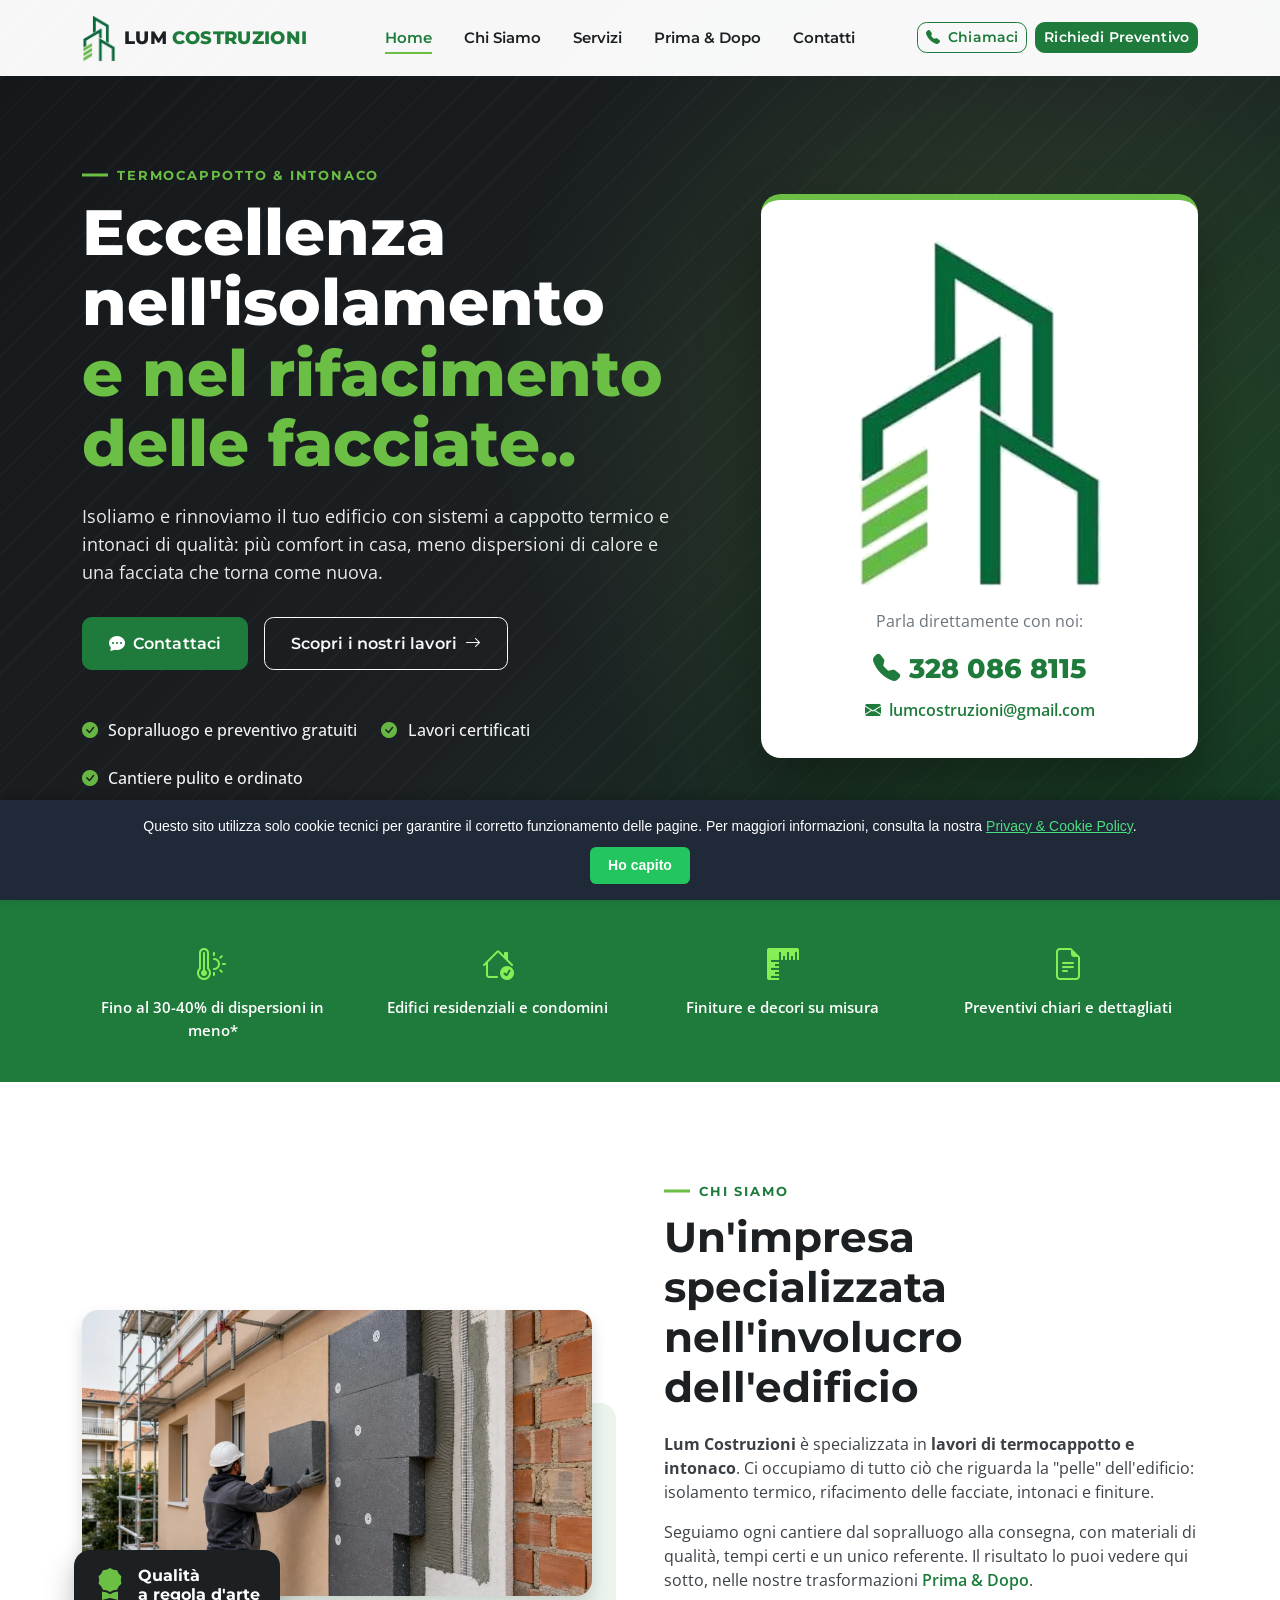
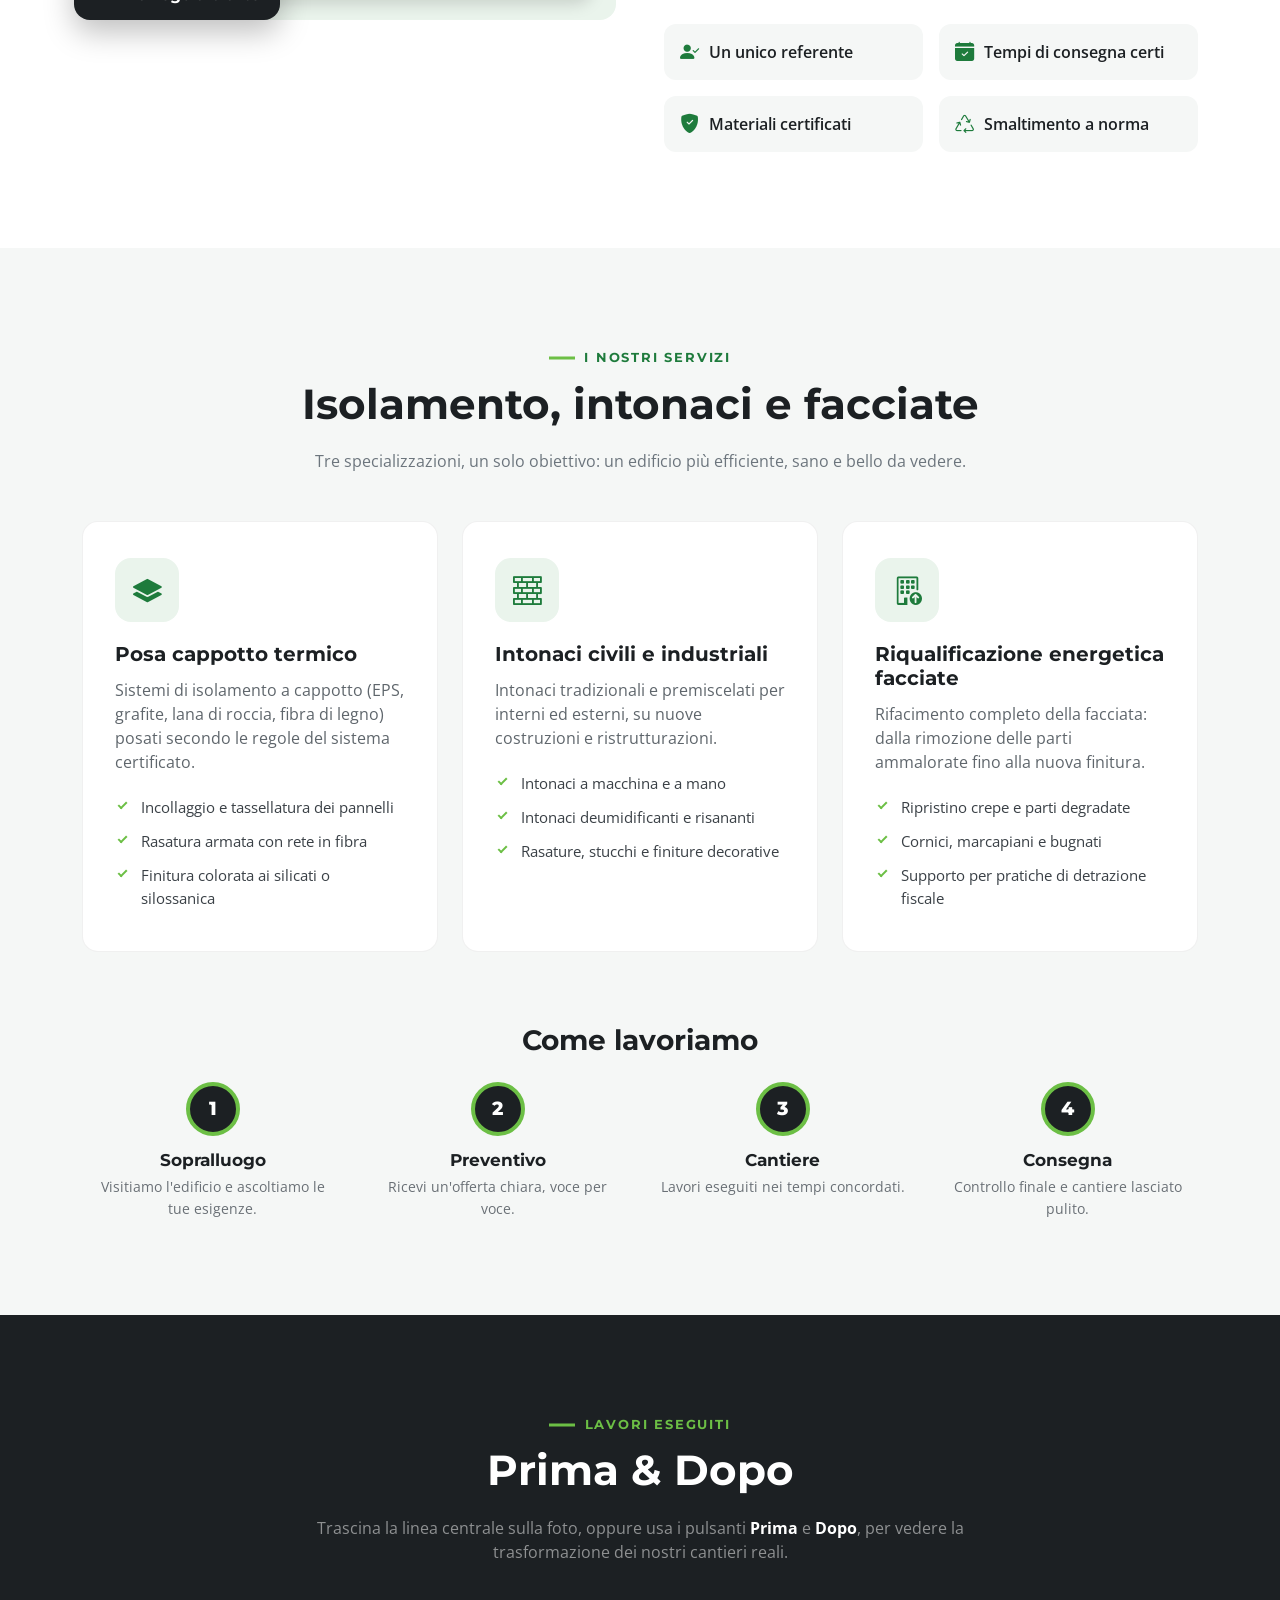
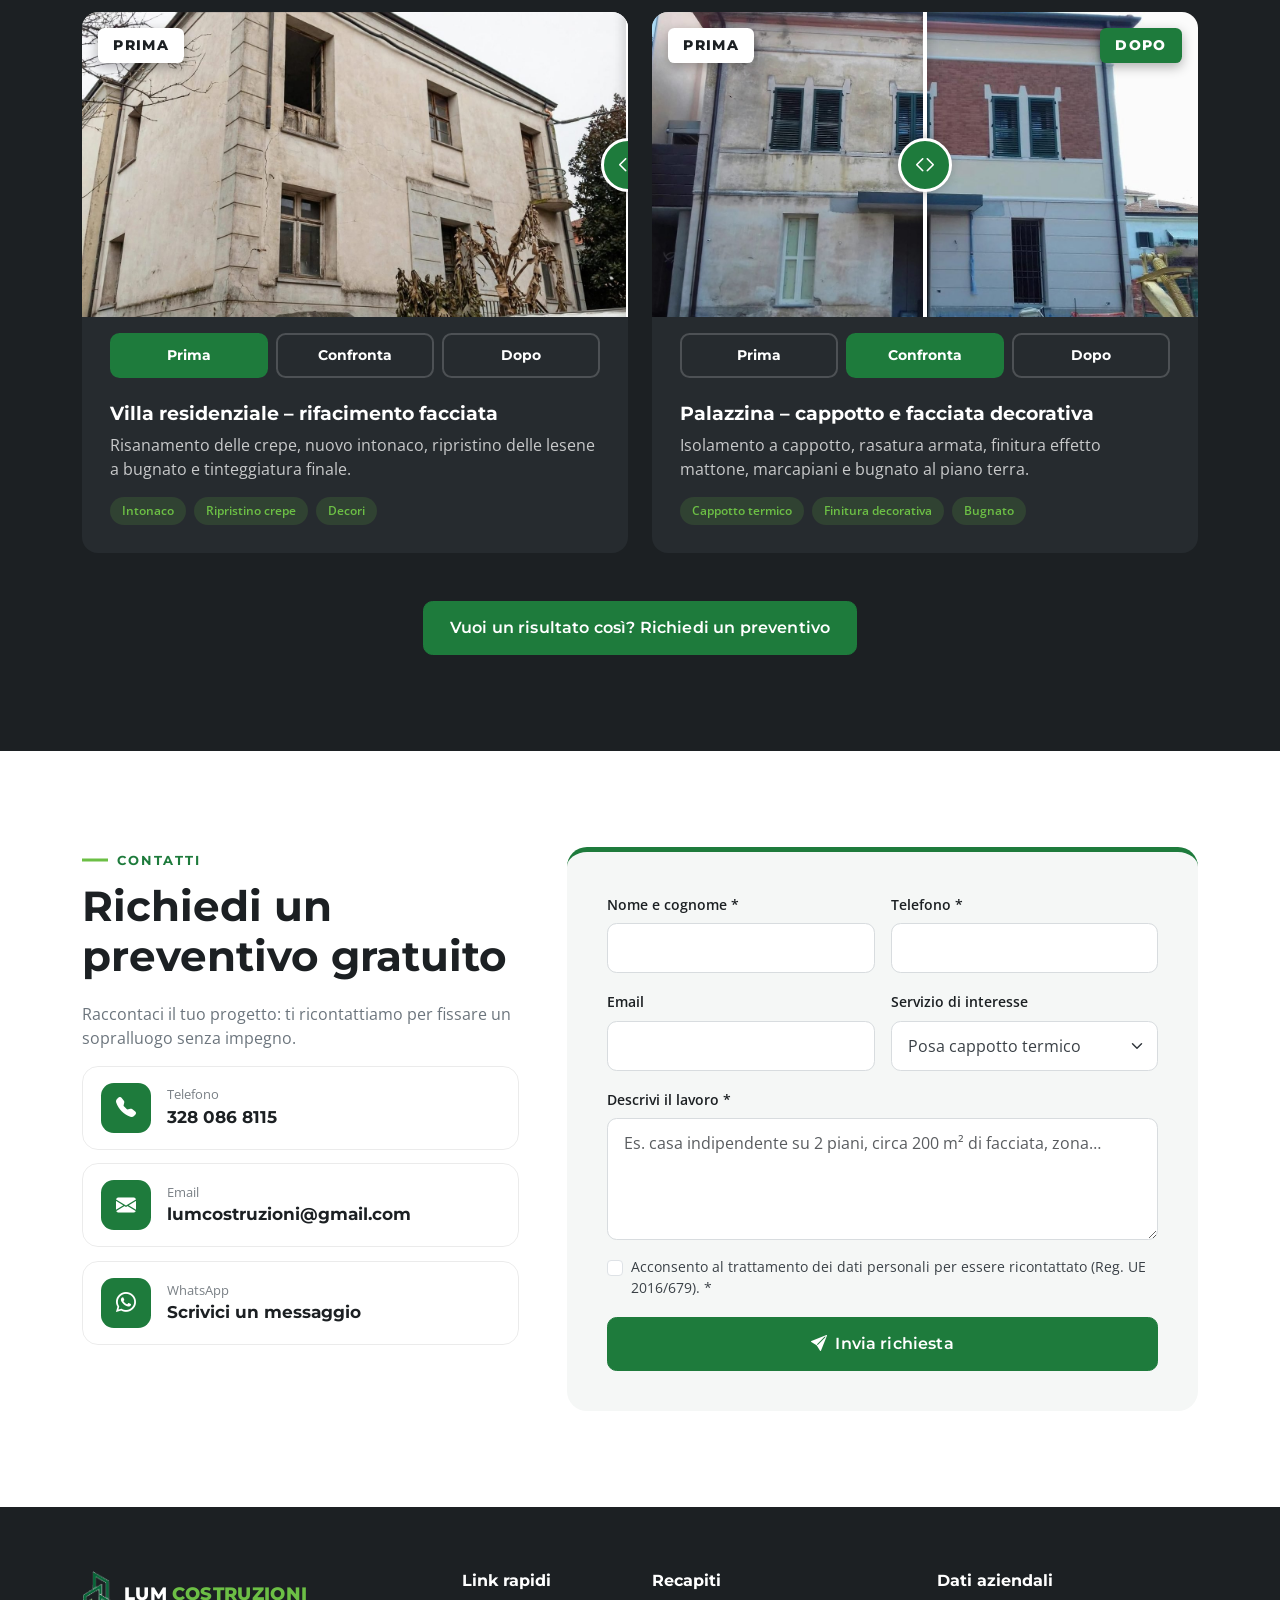
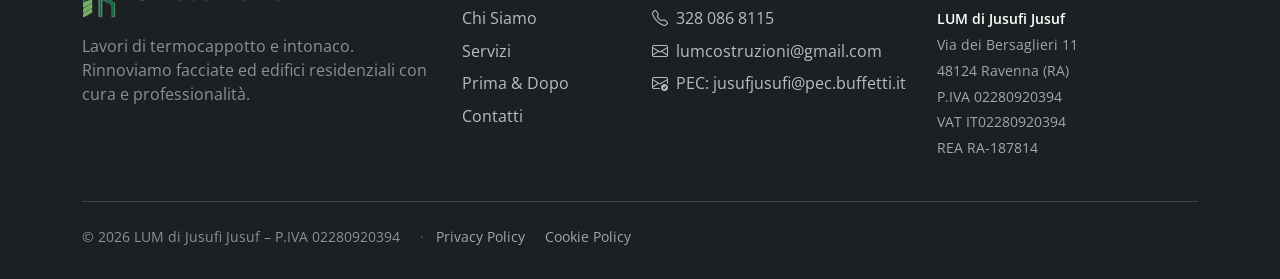
==== commit c0af99a1: "prima e dopo fixati e nascosto noifla" ====
--- a/index.html
+++ b/index.html
@@ -1,426 +1,438 @@
 <!DOCTYPE html>
 <html lang="it">
 <head>
-    <meta charset="UTF-8">
-    <meta name="viewport" content="width=device-width, initial-scale=1">
-    <title>Lum Costruzioni | Termocappotto e Intonaco</title>
-    <meta name="description" content="Lum Costruzioni: posa di cappotto termico, intonaci civili e industriali, riqualificazione energetica delle facciate. Preventivi gratuiti. Tel. 328 086 8115.">
-    <meta name="theme-color" content="#1e7b3c">
+  <meta charset="UTF-8">
+  <meta name="viewport" content="width=device-width, initial-scale=1">
+  <title>Lum Costruzioni | Termocappotto e Intonaco</title>
+  <meta name="description" content="Lum Costruzioni: posa di cappotto termico, intonaci civili e industriali, riqualificazione energetica delle facciate. Preventivi gratuiti. Tel. 328 086 8115.">
+  <meta name="theme-color" content="#1e7b3c">
+  
+  <!-- Open Graph (anteprima quando il link viene condiviso) -->
+  <meta property="og:title" content="Lum Costruzioni | Termocappotto e Intonaco">
+  <meta property="og:description" content="Rifacimento facciate, isolamento a cappotto e intonacatura. Guarda i nostri lavori Prima & Dopo.">
+  <meta property="og:image" content="img/progetto2-dopo.jpg">
+  <meta property="og:type" content="website">
+  
+  <link rel="icon" type="image/png" href="img/logo.png">
+  
+  <!-- Font -->
+  <link rel="preconnect" href="https://fonts.googleapis.com">
+  <link rel="preconnect" href="https://fonts.gstatic.com" crossorigin>
+  <link href="https://fonts.googleapis.com/css2?family=Montserrat:wght@600;700;800&family=Open+Sans:wght@400;500;600&display=swap" rel="stylesheet">
+  
+  <!-- Bootstrap 5 + Bootstrap Icons -->
+  <link href="https://cdn.jsdelivr.net/npm/bootstrap@5.3.3/dist/css/bootstrap.min.css" rel="stylesheet">
+  <link href="https://cdn.jsdelivr.net/npm/bootstrap-icons@1.11.3/font/bootstrap-icons.min.css" rel="stylesheet">
+  
+  <!-- Stili personalizzati -->
+  <link href="css/style.css" rel="stylesheet">
+  
+  <!-- Dati strutturati per Google (attività locale) -->
+  <script type="application/ld+json">
+    {
+      "@context": "https://schema.org",
+      "@type": "HomeAndConstructionBusiness",
+      "name": "Lum Costruzioni",
+      "description": "Lavori di termocappotto e intonaco",
+      "telephone": "+393280868115",
+      "email": "lumcostruzioni@gmail.com",
+      "vatID": "IT02280920394",
+      "image": "img/logo.png"
+    }
+  </script>
+</head>
+
+<body data-bs-spy="scroll" data-bs-target="#mainNav" data-bs-offset="90" tabindex="0">
+  
+  <!-- Link per saltare al contenuto (accessibilità) -->
+  <a class="visually-hidden-focusable skip-link" href="#main">Vai al contenuto</a>
+  
+  <!-- ================================================================
+  1. NAVBAR
+  ================================================================ -->
+  <nav id="mainNav" class="navbar navbar-expand-lg fixed-top">
+    <div class="container">
+      <a class="navbar-brand d-flex align-items-center gap-2" href="#home" aria-label="Lum Costruzioni - torna all'inizio">
+        <img src="img/logo.png" alt="" width="34" height="47" class="brand-icon">
+        <span class="brand-text">LUM <span>COSTRUZIONI</span></span>
+      </a>
+      
+      <button class="navbar-toggler" type="button" data-bs-toggle="collapse" data-bs-target="#navMenu"
+      aria-controls="navMenu" aria-expanded="false" aria-label="Apri il menu">
+      <i class="bi bi-list"></i>
+    </button>
     
-    <!-- Open Graph (anteprima quando il link viene condiviso) -->
-    <meta property="og:title" content="Lum Costruzioni | Termocappotto e Intonaco">
-    <meta property="og:description" content="Rifacimento facciate, isolamento a cappotto e intonacatura. Guarda i nostri lavori Prima & Dopo.">
-    <meta property="og:image" content="img/progetto2-dopo.jpg">
-    <meta property="og:type" content="website">
-    
-    <link rel="icon" type="image/png" href="img/logo.png">
-    
-    <!-- Font -->
-    <link rel="preconnect" href="https://fonts.googleapis.com">
-    <link rel="preconnect" href="https://fonts.gstatic.com" crossorigin>
-    <link href="https://fonts.googleapis.com/css2?family=Montserrat:wght@600;700;800&family=Open+Sans:wght@400;500;600&display=swap" rel="stylesheet">
-    
-    <!-- Bootstrap 5 + Bootstrap Icons -->
-    <link href="https://cdn.jsdelivr.net/npm/bootstrap@5.3.3/dist/css/bootstrap.min.css" rel="stylesheet">
-    <link href="https://cdn.jsdelivr.net/npm/bootstrap-icons@1.11.3/font/bootstrap-icons.min.css" rel="stylesheet">
-    
-    <!-- Stili personalizzati -->
-    <link href="css/style.css" rel="stylesheet">
-    
-    <!-- Dati strutturati per Google (attività locale) -->
-    <script type="application/ld+json">
-        {
-            "@context": "https://schema.org",
-            "@type": "HomeAndConstructionBusiness",
-            "name": "Lum Costruzioni",
-            "description": "Lavori di termocappotto e intonaco",
-            "telephone": "+393280868115",
-            "email": "lumcostruzioni@gmail.com",
-            "vatID": "IT02280920394",
-            "image": "img/logo.png"
-        }
-    </script>
-</head>
-
-<body data-bs-spy="scroll" data-bs-target="#mainNav" data-bs-offset="90" tabindex="0">
-    
-    <!-- Link per saltare al contenuto (accessibilità) -->
-    <a class="visually-hidden-focusable skip-link" href="#main">Vai al contenuto</a>
-    
-    <!-- ================================================================
-    1. NAVBAR
-    ================================================================ -->
-    <nav id="mainNav" class="navbar navbar-expand-lg fixed-top">
-        <div class="container">
-            <a class="navbar-brand d-flex align-items-center gap-2" href="#home" aria-label="Lum Costruzioni - torna all'inizio">
-                <img src="img/logo.png" alt="" width="34" height="47" class="brand-icon">
-                <span class="brand-text">LUM <span>COSTRUZIONI</span></span>
+    <div class="collapse navbar-collapse" id="navMenu">
+      <ul class="navbar-nav mx-auto">
+        <li class="nav-item"><a class="nav-link" href="#home">Home</a></li>
+        <li class="nav-item"><a class="nav-link" href="#chi-siamo">Chi Siamo</a></li>
+        <li class="nav-item"><a class="nav-link" href="#servizi">Servizi</a></li>
+        <li class="nav-item"><a class="nav-link" href="#lavori">Prima &amp; Dopo</a></li>
+        <li class="nav-item"><a class="nav-link" href="#contatti">Contatti</a></li>
+      </ul>
+      <div class="d-flex flex-column flex-lg-row gap-2 mt-3 mt-lg-0">
+        <a href="tel:+393280868115" class="btn btn-outline-brand btn-sm">
+          <i class="bi bi-telephone-fill me-1"></i> Chiamaci
+        </a>
+        <a href="#contatti" class="btn btn-brand btn-sm">Richiedi Preventivo</a>
+      </div>
+    </div>
+  </div>
+</nav>
+
+<main id="main">
+  
+  <!-- ================================================================
+  2. HERO
+  ================================================================ -->
+  <header id="home" class="hero">
+    <div class="container position-relative">
+      <div class="row align-items-center g-5">
+        <div class="col-lg-7 text-white">
+          <span class="eyebrow eyebrow-light">Termocappotto &amp; Intonaco</span>
+          <h1 class="hero-title">
+            Eccellenza nell'isolamento<br>
+            <span class="text-brand-light">e nel rifacimento delle facciate..</span>
+          </h1>
+          <p class="hero-lead">
+            Isoliamo e rinnoviamo il tuo edificio con sistemi a cappotto termico e intonaci
+            di qualità: più comfort in casa, meno dispersioni di calore e una facciata
+            che torna come nuova.
+          </p>
+          <div class="d-flex flex-wrap gap-3">
+            <a href="#contatti" class="btn btn-brand btn-lg">
+              <i class="bi bi-chat-dots-fill me-2"></i>Contattaci
             </a>
-            
-            <button class="navbar-toggler" type="button" data-bs-toggle="collapse" data-bs-target="#navMenu"
-            aria-controls="navMenu" aria-expanded="false" aria-label="Apri il menu">
-            <i class="bi bi-list"></i>
-        </button>
+            <a href="#lavori" class="btn btn-outline-light btn-lg">
+              Scopri i nostri lavori <i class="bi bi-arrow-right ms-1"></i>
+            </a>
+          </div>
+          
+          <ul class="hero-points list-unstyled d-flex flex-wrap gap-4 mt-5 mb-0">
+            <li><i class="bi bi-check-circle-fill"></i> Sopralluogo e preventivo gratuiti</li>
+            <li><i class="bi bi-check-circle-fill"></i> Lavori certificati</li>
+            <li><i class="bi bi-check-circle-fill"></i> Cantiere pulito e ordinato</li>
+          </ul>
+        </div>
         
-        <div class="collapse navbar-collapse" id="navMenu">
-            <ul class="navbar-nav mx-auto">
-                <li class="nav-item"><a class="nav-link" href="#home">Home</a></li>
-                <li class="nav-item"><a class="nav-link" href="#chi-siamo">Chi Siamo</a></li>
-                <li class="nav-item"><a class="nav-link" href="#servizi">Servizi</a></li>
-                <li class="nav-item"><a class="nav-link" href="#lavori">Prima &amp; Dopo</a></li>
-                <li class="nav-item"><a class="nav-link" href="#contatti">Contatti</a></li>
+        <!-- Card riassuntiva visibile solo da desktop -->
+        <div class="col-lg-5 d-none d-lg-block">
+          <div class="hero-card">
+            <img src="img/logo.png" alt="Logo Lum Costruzioni" class="img-fluid mb-3" width="260">
+            <p class="mb-3 text-secondary">Parla direttamente con noi:</p>
+            <a href="tel:+393280868115" class="hero-phone">
+              <i class="bi bi-telephone-fill"></i> 328 086 8115
+            </a>
+            <a href="mailto:lumcostruzioni@gmail.com" class="d-block mt-2 link-brand">
+              <i class="bi bi-envelope-fill me-1"></i> lumcostruzioni@gmail.com
+            </a>
+          </div>
+        </div>
+      </div>
+    </div>
+  </header>
+  
+  <!-- Striscia di punti di forza -->
+  <section class="strengths" aria-label="I nostri punti di forza">
+    <div class="container">
+      <div class="row g-4 text-center">
+        <div class="col-6 col-md-3">
+          <i class="bi bi-thermometer-sun"></i>
+          <p>Fino al 30-40% di dispersioni in meno*</p>
+        </div>
+        <div class="col-6 col-md-3">
+          <i class="bi bi-house-check"></i>
+          <p>Edifici residenziali e condomini</p>
+        </div>
+        <div class="col-6 col-md-3">
+          <i class="bi bi-rulers"></i>
+          <p>Finiture e decori su misura</p>
+        </div>
+        <div class="col-6 col-md-3">
+          <i class="bi bi-file-earmark-text"></i>
+          <p>Preventivi chiari e dettagliati</p>
+        </div>
+      </div>
+    </div>
+  </section>
+  
+  <!-- ================================================================
+  CHI SIAMO
+  ================================================================ -->
+  <section id="chi-siamo" class="section">
+    <div class="container">
+      <div class="row align-items-center g-5">
+        <div class="col-lg-6 reveal">
+          <div class="about-img">
+            <img src="img/posa.jpeg" alt="Facciata grigia ristrutturata da Lum Costruzioni con cappotto e intonaco nuovo"
+            class="img-fluid rounded-4 shadow" loading="lazy" width="1400" height="782">
+            <div class="about-badge">
+              <i class="bi bi-award-fill"></i>
+              <span>Qualità<br>a regola d'arte</span>
+            </div>
+          </div>
+        </div>
+        <div class="col-lg-6 reveal">
+          <span class="eyebrow">Chi siamo</span>
+          <h2 class="section-title">Un'impresa specializzata nell'involucro dell'edificio</h2>
+          <p>
+            <strong>Lum Costruzioni</strong> è specializzata in <strong>lavori di termocappotto e intonaco</strong>.
+            Ci occupiamo di tutto ciò che riguarda la "pelle" dell'edificio: isolamento termico,
+            rifacimento delle facciate, intonaci e finiture.
+          </p>
+          <p>
+            Seguiamo ogni cantiere dal sopralluogo alla consegna, con materiali di qualità,
+            tempi certi e un unico referente. Il risultato lo puoi vedere qui sotto, nelle
+            nostre trasformazioni <a href="#lavori" class="link-brand">Prima &amp; Dopo</a>.
+          </p>
+          <div class="row g-3 mt-2">
+            <div class="col-sm-6">
+              <div class="mini-feature"><i class="bi bi-person-check-fill"></i> Un unico referente</div>
+            </div>
+            <div class="col-sm-6">
+              <div class="mini-feature"><i class="bi bi-calendar-check-fill"></i> Tempi di consegna certi</div>
+            </div>
+            <div class="col-sm-6">
+              <div class="mini-feature"><i class="bi bi-shield-fill-check"></i> Materiali certificati</div>
+            </div>
+            <div class="col-sm-6">
+              <div class="mini-feature"><i class="bi bi-recycle"></i> Smaltimento a norma</div>
+            </div>
+          </div>
+        </div>
+      </div>
+    </div>
+  </section>
+  
+  <!-- ================================================================
+  3. SERVIZI
+  ================================================================ -->
+  <section id="servizi" class="section bg-soft">
+    <div class="container">
+      <div class="text-center mx-auto mb-5" style="max-width: 680px;">
+        <span class="eyebrow">I nostri servizi</span>
+        <h2 class="section-title">Isolamento, intonaci e facciate</h2>
+        <p class="text-secondary">Tre specializzazioni, un solo obiettivo: un edificio più efficiente, sano e bello da vedere.</p>
+      </div>
+      
+      <div class="row g-4">
+        <!-- Servizio 1 -->
+        <div class="col-md-6 col-lg-4 reveal">
+          <article class="service-card h-100">
+            <div class="service-icon"><i class="bi bi-layers-fill"></i></div>
+            <h3>Posa cappotto termico</h3>
+            <p>Sistemi di isolamento a cappotto (EPS, grafite, lana di roccia, fibra di legno) posati secondo le regole del sistema certificato.</p>
+            <ul class="service-list">
+              <li>Incollaggio e tassellatura dei pannelli</li>
+              <li>Rasatura armata con rete in fibra</li>
+              <li>Finitura colorata ai silicati o silossanica</li>
             </ul>
-            <div class="d-flex flex-column flex-lg-row gap-2 mt-3 mt-lg-0">
-                <a href="tel:+393280868115" class="btn btn-outline-brand btn-sm">
-                    <i class="bi bi-telephone-fill me-1"></i> Chiamaci
-                </a>
-                <a href="#contatti" class="btn btn-brand btn-sm">Richiedi Preventivo</a>
-            </div>
-        </div>
-    </div>
-</nav>
-
-<main id="main">
-    
-    <!-- ================================================================
-    2. HERO
-    ================================================================ -->
-    <header id="home" class="hero">
-        <div class="container position-relative">
-            <div class="row align-items-center g-5">
-                <div class="col-lg-7 text-white">
-                    <span class="eyebrow eyebrow-light">Termocappotto &amp; Intonaco</span>
-                    <h1 class="hero-title">
-                        Eccellenza nell'isolamento<br>
-                        <span class="text-brand-light">e nel rifacimento delle facciate..</span>
-                    </h1>
-                    <p class="hero-lead">
-                        Isoliamo e rinnoviamo il tuo edificio con sistemi a cappotto termico e intonaci
-                        di qualità: più comfort in casa, meno dispersioni di calore e una facciata
-                        che torna come nuova.
-                    </p>
-                    <div class="d-flex flex-wrap gap-3">
-                        <a href="#contatti" class="btn btn-brand btn-lg">
-                            <i class="bi bi-chat-dots-fill me-2"></i>Contattaci
-                        </a>
-                        <a href="#lavori" class="btn btn-outline-light btn-lg">
-                            Scopri i nostri lavori <i class="bi bi-arrow-right ms-1"></i>
-                        </a>
-                    </div>
-                    
-                    <ul class="hero-points list-unstyled d-flex flex-wrap gap-4 mt-5 mb-0">
-                        <li><i class="bi bi-check-circle-fill"></i> Sopralluogo e preventivo gratuiti</li>
-                        <li><i class="bi bi-check-circle-fill"></i> Lavori certificati</li>
-                        <li><i class="bi bi-check-circle-fill"></i> Cantiere pulito e ordinato</li>
-                    </ul>
+          </article>
+        </div>
+        
+        <!-- Servizio 2 -->
+        <div class="col-md-6 col-lg-4 reveal">
+          <article class="service-card h-100">
+            <div class="service-icon"><i class="bi bi-bricks"></i></div>
+            <h3>Intonaci civili e industriali</h3>
+            <p>Intonaci tradizionali e premiscelati per interni ed esterni, su nuove costruzioni e ristrutturazioni.</p>
+            <ul class="service-list">
+              <li>Intonaci a macchina e a mano</li>
+              <li>Intonaci deumidificanti e risananti</li>
+              <li>Rasature, stucchi e finiture decorative</li>
+            </ul>
+          </article>
+        </div>
+        
+        <!-- Servizio 3 -->
+        <div class="col-md-6 col-lg-4 mx-md-auto reveal">
+          <article class="service-card h-100">
+            <div class="service-icon"><i class="bi bi-building-up"></i></div>
+            <h3>Riqualificazione energetica facciate</h3>
+            <p>Rifacimento completo della facciata: dalla rimozione delle parti ammalorate fino alla nuova finitura.</p>
+            <ul class="service-list">
+              <li>Ripristino crepe e parti degradate</li>
+              <li>Cornici, marcapiani e bugnati</li>
+              <li>Supporto per pratiche di detrazione fiscale</li>
+            </ul>
+          </article>
+        </div>
+      </div>
+      
+      <!-- Come lavoriamo -->
+      <div class="process mt-5 pt-lg-4">
+        <h3 class="text-center mb-4">Come lavoriamo</h3>
+        <div class="row g-4">
+          <div class="col-6 col-lg-3"><div class="step"><span>1</span><h4>Sopralluogo</h4><p>Visitiamo l'edificio e ascoltiamo le tue esigenze.</p></div></div>
+          <div class="col-6 col-lg-3"><div class="step"><span>2</span><h4>Preventivo</h4><p>Ricevi un'offerta chiara, voce per voce.</p></div></div>
+          <div class="col-6 col-lg-3"><div class="step"><span>3</span><h4>Cantiere</h4><p>Lavori eseguiti nei tempi concordati.</p></div></div>
+          <div class="col-6 col-lg-3"><div class="step"><span>4</span><h4>Consegna</h4><p>Controllo finale e cantiere lasciato pulito.</p></div></div>
+        </div>
+      </div>
+    </div>
+  </section>
+  
+  <!-- ================================================================
+  4. PORTFOLIO PRIMA & DOPO
+  Ogni ".ba-slider" contiene: immagine DOPO (sotto), immagine PRIMA
+  (sopra, ritagliata via CSS) e un input range per trascinare.
+  Per aggiungere un lavoro: duplica un blocco ".col-lg-6" e cambia le immagini.
+  ================================================================ -->
+  <section id="lavori" class="section section-dark">
+    <div class="container">
+      <div class="text-center mx-auto mb-5" style="max-width: 680px;">
+        <span class="eyebrow eyebrow-light">Lavori eseguiti</span>
+        <h2 class="section-title text-white">Prima &amp; Dopo</h2>
+        <p class="text-white-50">Trascina la linea centrale sulla foto, oppure usa i pulsanti <strong class="text-white">Prima</strong> e <strong class="text-white">Dopo</strong>, per vedere la trasformazione dei nostri cantieri reali.</p>
+      </div>
+      
+      <div class="row g-4">
+        <!-- Progetto 1 -->
+        <div class="col-lg-6 reveal">
+          <figure class="project">
+            <div class="ba-slider" style="--pos: 50%;">
+              <img src="img/dopo1.jpeg" alt="Dopo: facciata rifatta con intonaco e tinteggiatura grigia" class="ba-after" loading="lazy" width="1400" height="782">
+              <img src="img/prima1.jpeg" alt="Prima: facciata con crepe, intonaco sporco e degradato" class="ba-before" loading="lazy" width="1400" height="782">
+              <span class="ba-label ba-label-before">Prima</span>
+              <span class="ba-label ba-label-after">Dopo</span>
+              <div class="ba-handle" aria-hidden="true"><i class="bi bi-chevron-expand"></i></div>
+              <input type="range" min="0" max="100" value="50" class="ba-range"
+              aria-label="Confronta prima e dopo: progetto villa residenziale">
+            </div>
+            <!-- Pulsanti per vedere subito il "prima", il "dopo" o il confronto -->
+            <div class="ba-controls" role="group" aria-label="Scegli la vista">
+              <button type="button" data-pos="100">Prima</button>
+              <button type="button" data-pos="50" class="active">Confronta</button>
+              <button type="button" data-pos="0">Dopo</button>
+            </div>
+            <figcaption>
+              <h3>Villa residenziale – rifacimento facciata</h3>
+              <p>Risanamento delle crepe, nuovo intonaco, ripristino delle lesene a bugnato e tinteggiatura finale.</p>
+              <div class="tags"><span>Intonaco</span><span>Ripristino crepe</span><span>Decori</span></div>
+            </figcaption>
+          </figure>
+        </div>
+        
+        <!-- Progetto 2 -->
+        <div class="col-lg-6 reveal">
+          <figure class="project">
+            <div class="ba-slider" style="--pos: 50%;">
+              <img src="img/dopo2.jpeg" alt="Dopo: facciata con finitura effetto mattone, fasce color crema e bugnato chiaro" class="ba-after" loading="lazy" width="1400" height="783">
+              <img src="img/prima2.jpeg" alt="Prima: facciata con intonaco macchiato, umidità e distacchi" class="ba-before" loading="lazy" width="1400" height="783">
+              <span class="ba-label ba-label-before">Prima</span>
+              <span class="ba-label ba-label-after">Dopo</span>
+              <div class="ba-handle" aria-hidden="true"><i class="bi bi-chevron-expand"></i></div>
+              <input type="range" min="0" max="100" value="50" class="ba-range"
+              aria-label="Confronta prima e dopo: progetto palazzina a due piani">
+            </div>
+            <!-- Pulsanti per vedere subito il "prima", il "dopo" o il confronto -->
+            <div class="ba-controls" role="group" aria-label="Scegli la vista">
+              <button type="button" data-pos="100">Prima</button>
+              <button type="button" data-pos="50" class="active">Confronta</button>
+              <button type="button" data-pos="0">Dopo</button>
+            </div>
+            <figcaption>
+              <h3>Palazzina – cappotto e facciata decorativa</h3>
+              <p>Isolamento a cappotto, rasatura armata, finitura effetto mattone, marcapiani e bugnato al piano terra.</p>
+              <div class="tags"><span>Cappotto termico</span><span>Finitura decorativa</span><span>Bugnato</span></div>
+            </figcaption>
+          </figure>
+        </div>
+      </div>
+      
+      <div class="text-center mt-5">
+        <a href="#contatti" class="btn btn-brand btn-lg">Vuoi un risultato così? Richiedi un preventivo</a>
+      </div>
+    </div>
+  </section>
+  
+  <!-- ================================================================
+  5. CONTATTI
+  ================================================================ -->
+  <section id="contatti" class="section">
+    <div class="container">
+      <div class="row g-5">
+        <!-- Recapiti -->
+        <div class="col-lg-5 reveal">
+          <span class="eyebrow">Contatti</span>
+          <h2 class="section-title">Richiedi un preventivo gratuito</h2>
+          <p class="text-secondary">Raccontaci il tuo progetto: ti ricontattiamo per fissare un sopralluogo senza impegno.</p>
+          
+          <a href="tel:+393280868115" class="contact-item">
+            <span class="contact-icon"><i class="bi bi-telephone-fill"></i></span>
+            <span><small>Telefono</small><strong>328 086 8115</strong></span>
+          </a>
+          <a href="mailto:lumcostruzioni@gmail.com" class="contact-item">
+            <span class="contact-icon"><i class="bi bi-envelope-fill"></i></span>
+            <span><small>Email</small><strong>lumcostruzioni@gmail.com</strong></span>
+          </a>
+          <a href="https://wa.me/393280868115" target="_blank" rel="noopener" class="contact-item">
+            <span class="contact-icon"><i class="bi bi-whatsapp"></i></span>
+            <span><small>WhatsApp</small><strong>Scrivici un messaggio</strong></span>
+          </a>
+          
+          <!-- Pulsante grande "Chiama ora", pensato per smartphone -->
+          <a href="tel:+393280868115" class="btn btn-brand btn-lg w-100 mt-3 d-lg-none">
+            <i class="bi bi-telephone-fill me-2"></i>Chiama ora
+          </a>
+        </div>
+        
+        <!-- Form -->
+        <div class="col-lg-7 reveal">
+          <form id="contactForm" class="contact-form" novalidate>
+            <div class="row g-3">
+              <div class="col-md-6">
+                <label for="nome" class="form-label">Nome e cognome *</label>
+                <input type="text" class="form-control" id="nome" name="nome" autocomplete="name" required>
+                <div class="invalid-feedback">Inserisci il tuo nome.</div>
+              </div>
+              <div class="col-md-6">
+                <label for="telefono" class="form-label">Telefono *</label>
+                <input type="tel" class="form-control" id="telefono" name="telefono" autocomplete="tel"
+                pattern="[0-9 +]{6,}" required>
+                <div class="invalid-feedback">Inserisci un numero valido.</div>
+              </div>
+              <div class="col-md-6">
+                <label for="email" class="form-label">Email</label>
+                <input type="email" class="form-control" id="email" name="email" autocomplete="email">
+                <div class="invalid-feedback">Email non valida.</div>
+              </div>
+              <div class="col-md-6">
+                <label for="servizio" class="form-label">Servizio di interesse</label>
+                <select class="form-select" id="servizio" name="servizio">
+                  <option>Posa cappotto termico</option>
+                  <option>Intonaci civili e industriali</option>
+                  <option>Riqualificazione energetica facciate</option>
+                  <option>Altro / non so ancora</option>
+                </select>
+              </div>
+              <div class="col-12">
+                <label for="messaggio" class="form-label">Descrivi il lavoro *</label>
+                <textarea class="form-control" id="messaggio" name="messaggio" rows="4"
+                placeholder="Es. casa indipendente su 2 piani, circa 200 m² di facciata, zona…" required></textarea>
+                <div class="invalid-feedback">Scrivi una breve descrizione.</div>
+              </div>
+              <div class="col-12">
+                <div class="form-check">
+                  <input class="form-check-input" type="checkbox" id="privacy" required>
+                  <label class="form-check-label small" for="privacy">
+                    Acconsento al trattamento dei dati personali per essere ricontattato (Reg. UE 2016/679). *
+                  </label>
+                  <div class="invalid-feedback">Il consenso è necessario per inviare la richiesta.</div>
                 </div>
-                
-                <!-- Card riassuntiva visibile solo da desktop -->
-                <div class="col-lg-5 d-none d-lg-block">
-                    <div class="hero-card">
-                        <img src="img/logo.png" alt="Logo Lum Costruzioni" class="img-fluid mb-3" width="260">
-                        <p class="mb-3 text-secondary">Parla direttamente con noi:</p>
-                        <a href="tel:+393280868115" class="hero-phone">
-                            <i class="bi bi-telephone-fill"></i> 328 086 8115
-                        </a>
-                        <a href="mailto:lumcostruzioni@gmail.com" class="d-block mt-2 link-brand">
-                            <i class="bi bi-envelope-fill me-1"></i> lumcostruzioni@gmail.com
-                        </a>
-                    </div>
-                </div>
-            </div>
-        </div>
-    </header>
-    
-    <!-- Striscia di punti di forza -->
-    <section class="strengths" aria-label="I nostri punti di forza">
-        <div class="container">
-            <div class="row g-4 text-center">
-                <div class="col-6 col-md-3">
-                    <i class="bi bi-thermometer-sun"></i>
-                    <p>Fino al 30-40% di dispersioni in meno*</p>
-                </div>
-                <div class="col-6 col-md-3">
-                    <i class="bi bi-house-check"></i>
-                    <p>Edifici residenziali e condomini</p>
-                </div>
-                <div class="col-6 col-md-3">
-                    <i class="bi bi-rulers"></i>
-                    <p>Finiture e decori su misura</p>
-                </div>
-                <div class="col-6 col-md-3">
-                    <i class="bi bi-file-earmark-text"></i>
-                    <p>Preventivi chiari e dettagliati</p>
-                </div>
-            </div>
-        </div>
-    </section>
-    
-    <!-- ================================================================
-    CHI SIAMO
-    ================================================================ -->
-    <section id="chi-siamo" class="section">
-        <div class="container">
-            <div class="row align-items-center g-5">
-                <div class="col-lg-6 reveal">
-                    <div class="about-img">
-                        <img src="img/posa.jpeg" alt="Facciata grigia ristrutturata da Lum Costruzioni con cappotto e intonaco nuovo"
-                        class="img-fluid rounded-4 shadow" loading="lazy" width="1400" height="782">
-                        <div class="about-badge">
-                            <i class="bi bi-award-fill"></i>
-                            <span>Qualità<br>a regola d'arte</span>
-                        </div>
-                    </div>
-                </div>
-                <div class="col-lg-6 reveal">
-                    <span class="eyebrow">Chi siamo</span>
-                    <h2 class="section-title">Un'impresa specializzata nell'involucro dell'edificio</h2>
-                    <p>
-                        <strong>Lum Costruzioni</strong> è specializzata in <strong>lavori di termocappotto e intonaco</strong>.
-                        Ci occupiamo di tutto ciò che riguarda la "pelle" dell'edificio: isolamento termico,
-                        rifacimento delle facciate, intonaci e finiture.
-                    </p>
-                    <p>
-                        Seguiamo ogni cantiere dal sopralluogo alla consegna, con materiali di qualità,
-                        tempi certi e un unico referente. Il risultato lo puoi vedere qui sotto, nelle
-                        nostre trasformazioni <a href="#lavori" class="link-brand">Prima &amp; Dopo</a>.
-                    </p>
-                    <div class="row g-3 mt-2">
-                        <div class="col-sm-6">
-                            <div class="mini-feature"><i class="bi bi-person-check-fill"></i> Un unico referente</div>
-                        </div>
-                        <div class="col-sm-6">
-                            <div class="mini-feature"><i class="bi bi-calendar-check-fill"></i> Tempi di consegna certi</div>
-                        </div>
-                        <div class="col-sm-6">
-                            <div class="mini-feature"><i class="bi bi-shield-fill-check"></i> Materiali certificati</div>
-                        </div>
-                        <div class="col-sm-6">
-                            <div class="mini-feature"><i class="bi bi-recycle"></i> Smaltimento a norma</div>
-                        </div>
-                    </div>
-                </div>
-            </div>
-        </div>
-    </section>
-    
-    <!-- ================================================================
-    3. SERVIZI
-    ================================================================ -->
-    <section id="servizi" class="section bg-soft">
-        <div class="container">
-            <div class="text-center mx-auto mb-5" style="max-width: 680px;">
-                <span class="eyebrow">I nostri servizi</span>
-                <h2 class="section-title">Isolamento, intonaci e facciate</h2>
-                <p class="text-secondary">Tre specializzazioni, un solo obiettivo: un edificio più efficiente, sano e bello da vedere.</p>
-            </div>
-            
-            <div class="row g-4">
-                <!-- Servizio 1 -->
-                <div class="col-md-6 col-lg-4 reveal">
-                    <article class="service-card h-100">
-                        <div class="service-icon"><i class="bi bi-layers-fill"></i></div>
-                        <h3>Posa cappotto termico</h3>
-                        <p>Sistemi di isolamento a cappotto (EPS, grafite, lana di roccia, fibra di legno) posati secondo le regole del sistema certificato.</p>
-                        <ul class="service-list">
-                            <li>Incollaggio e tassellatura dei pannelli</li>
-                            <li>Rasatura armata con rete in fibra</li>
-                            <li>Finitura colorata ai silicati o silossanica</li>
-                        </ul>
-                    </article>
-                </div>
-                
-                <!-- Servizio 2 -->
-                <div class="col-md-6 col-lg-4 reveal">
-                    <article class="service-card h-100">
-                        <div class="service-icon"><i class="bi bi-bricks"></i></div>
-                        <h3>Intonaci civili e industriali</h3>
-                        <p>Intonaci tradizionali e premiscelati per interni ed esterni, su nuove costruzioni e ristrutturazioni.</p>
-                        <ul class="service-list">
-                            <li>Intonaci a macchina e a mano</li>
-                            <li>Intonaci deumidificanti e risananti</li>
-                            <li>Rasature, stucchi e finiture decorative</li>
-                        </ul>
-                    </article>
-                </div>
-                
-                <!-- Servizio 3 -->
-                <div class="col-md-6 col-lg-4 mx-md-auto reveal">
-                    <article class="service-card h-100">
-                        <div class="service-icon"><i class="bi bi-building-up"></i></div>
-                        <h3>Riqualificazione energetica facciate</h3>
-                        <p>Rifacimento completo della facciata: dalla rimozione delle parti ammalorate fino alla nuova finitura.</p>
-                        <ul class="service-list">
-                            <li>Ripristino crepe e parti degradate</li>
-                            <li>Cornici, marcapiani e bugnati</li>
-                            <li>Supporto per pratiche di detrazione fiscale</li>
-                        </ul>
-                    </article>
-                </div>
-            </div>
-            
-            <!-- Come lavoriamo -->
-            <div class="process mt-5 pt-lg-4">
-                <h3 class="text-center mb-4">Come lavoriamo</h3>
-                <div class="row g-4">
-                    <div class="col-6 col-lg-3"><div class="step"><span>1</span><h4>Sopralluogo</h4><p>Visitiamo l'edificio e ascoltiamo le tue esigenze.</p></div></div>
-                    <div class="col-6 col-lg-3"><div class="step"><span>2</span><h4>Preventivo</h4><p>Ricevi un'offerta chiara, voce per voce.</p></div></div>
-                    <div class="col-6 col-lg-3"><div class="step"><span>3</span><h4>Cantiere</h4><p>Lavori eseguiti nei tempi concordati.</p></div></div>
-                    <div class="col-6 col-lg-3"><div class="step"><span>4</span><h4>Consegna</h4><p>Controllo finale e cantiere lasciato pulito.</p></div></div>
-                </div>
-            </div>
-        </div>
-    </section>
-    
-    <!-- ================================================================
-    4. PORTFOLIO PRIMA & DOPO
-    Ogni ".ba-slider" contiene: immagine DOPO (sotto), immagine PRIMA
-    (sopra, ritagliata via CSS) e un input range per trascinare.
-    Per aggiungere un lavoro: duplica un blocco ".col-lg-6" e cambia le immagini.
-    ================================================================ -->
-    <section id="lavori" class="section section-dark">
-        <div class="container">
-            <div class="text-center mx-auto mb-5" style="max-width: 680px;">
-                <span class="eyebrow eyebrow-light">Lavori eseguiti</span>
-                <h2 class="section-title text-white">Prima &amp; Dopo</h2>
-                <p class="text-white-50">Trascina il cursore sulle foto per vedere la trasformazione dei nostri cantieri reali.</p>
-            </div>
-            
-            <div class="row g-4">
-                <!-- Progetto 1 -->
-                <div class="col-lg-6 reveal">
-                    <figure class="project">
-                        <div class="ba-slider" style="--pos: 50%;">
-                            <img src="img/dopo1.jpeg" alt="Dopo: facciata rifatta con intonaco e tinteggiatura grigia" class="ba-after" loading="lazy" width="1400" height="782">
-                            <img src="img/prima1.jpeg" alt="Prima: facciata con crepe, intonaco sporco e degradato" class="ba-before" loading="lazy" width="1400" height="782">
-                            <span class="ba-label ba-label-before">Prima</span>
-                            <span class="ba-label ba-label-after">Dopo</span>
-                            <div class="ba-handle" aria-hidden="true"><i class="bi bi-chevron-expand"></i></div>
-                            <input type="range" min="0" max="100" value="50" class="ba-range"
-                            aria-label="Confronta prima e dopo: progetto villa residenziale">
-                        </div>
-                        <figcaption>
-                            <h3>Villa residenziale – rifacimento facciata</h3>
-                            <p>Risanamento delle crepe, nuovo intonaco, ripristino delle lesene a bugnato e tinteggiatura finale.</p>
-                            <div class="tags"><span>Intonaco</span><span>Ripristino crepe</span><span>Decori</span></div>
-                        </figcaption>
-                    </figure>
-                </div>
-                
-                <!-- Progetto 2 -->
-                <div class="col-lg-6 reveal">
-                    <figure class="project">
-                        <div class="ba-slider" style="--pos: 50%;">
-                            <img src="img/dopo2.jpeg" alt="Dopo: facciata con finitura effetto mattone, fasce color crema e bugnato chiaro" class="ba-after" loading="lazy" width="1400" height="783">
-                            <img src="img/prima2.jpeg" alt="Prima: facciata con intonaco macchiato, umidità e distacchi" class="ba-before" loading="lazy" width="1400" height="783">
-                            <span class="ba-label ba-label-before">Prima</span>
-                            <span class="ba-label ba-label-after">Dopo</span>
-                            <div class="ba-handle" aria-hidden="true"><i class="bi bi-chevron-expand"></i></div>
-                            <input type="range" min="0" max="100" value="50" class="ba-range"
-                            aria-label="Confronta prima e dopo: progetto palazzina a due piani">
-                        </div>
-                        <figcaption>
-                            <h3>Palazzina – cappotto e facciata decorativa</h3>
-                            <p>Isolamento a cappotto, rasatura armata, finitura effetto mattone, marcapiani e bugnato al piano terra.</p>
-                            <div class="tags"><span>Cappotto termico</span><span>Finitura decorativa</span><span>Bugnato</span></div>
-                        </figcaption>
-                    </figure>
-                </div>
-            </div>
-            
-            <div class="text-center mt-5">
-                <a href="#contatti" class="btn btn-brand btn-lg">Vuoi un risultato così? Richiedi un preventivo</a>
-            </div>
-        </div>
-    </section>
-    
-    <!-- ================================================================
-    5. CONTATTI
-    ================================================================ -->
-    <section id="contatti" class="section">
-        <div class="container">
-            <div class="row g-5">
-                <!-- Recapiti -->
-                <div class="col-lg-5 reveal">
-                    <span class="eyebrow">Contatti</span>
-                    <h2 class="section-title">Richiedi un preventivo gratuito</h2>
-                    <p class="text-secondary">Raccontaci il tuo progetto: ti ricontattiamo per fissare un sopralluogo senza impegno.</p>
-                    
-                    <a href="tel:+393280868115" class="contact-item">
-                        <span class="contact-icon"><i class="bi bi-telephone-fill"></i></span>
-                        <span><small>Telefono</small><strong>328 086 8115</strong></span>
-                    </a>
-                    <a href="mailto:lumcostruzioni@gmail.com" class="contact-item">
-                        <span class="contact-icon"><i class="bi bi-envelope-fill"></i></span>
-                        <span><small>Email</small><strong>lumcostruzioni@gmail.com</strong></span>
-                    </a>
-                    <a href="https://wa.me/393280868115" target="_blank" rel="noopener" class="contact-item">
-                        <span class="contact-icon"><i class="bi bi-whatsapp"></i></span>
-                        <span><small>WhatsApp</small><strong>Scrivici un messaggio</strong></span>
-                    </a>
-                    
-                    <!-- Pulsante grande "Chiama ora", pensato per smartphone -->
-                    <a href="tel:+393280868115" class="btn btn-brand btn-lg w-100 mt-3 d-lg-none">
-                        <i class="bi bi-telephone-fill me-2"></i>Chiama ora
-                    </a>
-                </div>
-                
-                <!-- Form -->
-                <div class="col-lg-7 reveal">
-                    <form id="contactForm" class="contact-form" novalidate>
-                        <div class="row g-3">
-                            <div class="col-md-6">
-                                <label for="nome" class="form-label">Nome e cognome *</label>
-                                <input type="text" class="form-control" id="nome" name="nome" autocomplete="name" required>
-                                <div class="invalid-feedback">Inserisci il tuo nome.</div>
-                            </div>
-                            <div class="col-md-6">
-                                <label for="telefono" class="form-label">Telefono *</label>
-                                <input type="tel" class="form-control" id="telefono" name="telefono" autocomplete="tel"
-                                pattern="[0-9 +]{6,}" required>
-                                <div class="invalid-feedback">Inserisci un numero valido.</div>
-                            </div>
-                            <div class="col-md-6">
-                                <label for="email" class="form-label">Email</label>
-                                <input type="email" class="form-control" id="email" name="email" autocomplete="email">
-                                <div class="invalid-feedback">Email non valida.</div>
-                            </div>
-                            <div class="col-md-6">
-                                <label for="servizio" class="form-label">Servizio di interesse</label>
-                                <select class="form-select" id="servizio" name="servizio">
-                                    <option>Posa cappotto termico</option>
-                                    <option>Intonaci civili e industriali</option>
-                                    <option>Riqualificazione energetica facciate</option>
-                                    <option>Altro / non so ancora</option>
-                                </select>
-                            </div>
-                            <div class="col-12">
-                                <label for="messaggio" class="form-label">Descrivi il lavoro *</label>
-                                <textarea class="form-control" id="messaggio" name="messaggio" rows="4"
-                                placeholder="Es. casa indipendente su 2 piani, circa 200 m² di facciata, zona…" required></textarea>
-                                <div class="invalid-feedback">Scrivi una breve descrizione.</div>
-                            </div>
-                            <div class="col-12">
-                                <div class="form-check">
-                                    <input class="form-check-input" type="checkbox" id="privacy" required>
-                                    <label class="form-check-label small" for="privacy">
-                                        Acconsento al trattamento dei dati personali per essere ricontattato (Reg. UE 2016/679). *
-                                    </label>
-                                    <div class="invalid-feedback">Il consenso è necessario per inviare la richiesta.</div>
-                                </div>
-                            </div>
-                            <div class="col-12">
-                                <button type="submit" class="btn btn-brand btn-lg w-100">
-                                    <i class="bi bi-send-fill me-2"></i>Invia richiesta
-                                </button>
-                                <div id="formStatus" class="form-status mt-3" role="status" aria-live="polite"></div>
-                            </div>
-                        </div>
-                    </form>
-                </div>
-            </div>
-        </div>
-    </section>
+              </div>
+              <div class="col-12">
+                <button type="submit" class="btn btn-brand btn-lg w-100">
+                  <i class="bi bi-send-fill me-2"></i>Invia richiesta
+                </button>
+                <div id="formStatus" class="form-status mt-3" role="status" aria-live="polite"></div>
+              </div>
+            </div>
+          </form>
+        </div>
+      </div>
+    </div>
+  </section>
 </main>
 
 <!-- ================================================================
@@ -453,7 +465,7 @@
           <li><a href="mailto:jusufjusufi@pec.buffetti.it"><i class="bi bi-envelope-check me-2"></i>PEC: jusufjusufi@pec.buffetti.it</a></li>
         </ul>
       </div>
-
+      
       <!-- Dati aziendali (obbligatori per legge sul sito: ragione sociale, sede, P.IVA) -->
       <div class="col-6 col-lg-3">
         <h5>Dati aziendali</h5>
@@ -477,34 +489,34 @@
           <a href="cookie-policy.html">Cookie Policy</a>
         </nav>
       </div>
-
+      
       <!-- Firma Noifla Digital Studio: sostituire href="#" con l'URL del portfolio -->
-      <a href="https://noifla01.github.io/noifla-digital-studio/" target="_blank" rel="noopener noreferrer" class="credit-link"
-         aria-label="Created by Noifla Digital Studio (si apre in una nuova scheda)">
-        <svg class="credit-icon" viewBox="0 0 64 64" width="20" height="20" aria-hidden="true" focusable="false">
-          <rect x="2" y="2" width="60" height="60" rx="16" fill="none" stroke="currentColor" stroke-width="3" opacity=".45"/>
-          <g fill="none" stroke-width="6" stroke-linecap="round" stroke-linejoin="round">
-            <path d="M18 44V20" stroke="currentColor"/>
-            <path d="M38 44V20" stroke="currentColor"/>
-            <path d="M18 20L38 44" class="credit-accent"/>
-          </g>
-          <rect x="44" y="39" width="6" height="6" rx="1" class="credit-accent-fill"/>
-        </svg>
-        <span>Created by <strong>Noifla Digital Studio</strong></span>
-      </a>
-    </div>
-    <p class="footer-note">* Valore indicativo: il risparmio reale dipende dall'edificio e dall'intervento.</p>
+      <!-- <a href="https://noifla01.github.io/noifla-digital-studio/" target="_blank" rel="noopener noreferrer" class="credit-link"
+      aria-label="Created by Noifla Digital Studio (si apre in una nuova scheda)">
+      <svg class="credit-icon" viewBox="0 0 64 64" width="20" height="20" aria-hidden="true" focusable="false">
+        <rect x="2" y="2" width="60" height="60" rx="16" fill="none" stroke="currentColor" stroke-width="3" opacity=".45"/>
+        <g fill="none" stroke-width="6" stroke-linecap="round" stroke-linejoin="round">
+          <path d="M18 44V20" stroke="currentColor"/>
+          <path d="M38 44V20" stroke="currentColor"/>
+          <path d="M18 20L38 44" class="credit-accent"/>
+        </g>
+        <rect x="44" y="39" width="6" height="6" rx="1" class="credit-accent-fill"/>
+      </svg>
+      <span>Created by <strong>Noifla Digital Studio</strong></span>
+    </a>
   </div>
-</footer>
+  <p class="footer-note">* Valore indicativo: il risparmio reale dipende dall'edificio e dall'intervento.</p>
+</div>
+</footer> -->
 
 <!-- Pulsante "Chiama" fisso, visibile solo su smartphone/tablet -->
 <a href="tel:+393280868115" class="call-fab d-lg-none" aria-label="Chiama Lum Costruzioni">
-    <i class="bi bi-telephone-fill"></i>
+  <i class="bi bi-telephone-fill"></i>
 </a>
 
 <!-- Pulsante "torna su" -->
 <button type="button" class="to-top" id="toTop" aria-label="Torna all'inizio">
-    <i class="bi bi-arrow-up"></i>
+  <i class="bi bi-arrow-up"></i>
 </button>
 
 <!-- Bootstrap JS (navbar collapse + scrollspy) -->
@@ -514,32 +526,32 @@
 
 <!-- BANNER COOKIE & PRIVACY -->
 <div id="cookie-banner" style="display: none; position: fixed; bottom: 0; left: 0; right: 0; background: #1f2937; color: #fff; padding: 16px; box-shadow: 0 -2px 10px rgba(0,0,0,0.2); z-index: 9999; text-align: center; font-family: sans-serif; font-size: 14px;">
-    <p style="margin: 0 0 10px 0; line-height: 1.5;">
-        Questo sito utilizza solo cookie tecnici per garantire il corretto funzionamento delle pagine. Per maggiori informazioni, consulta la nostra <a href="#" id="open-privacy-modal" style="color: #4ade80; text-decoration: underline;">Privacy & Cookie Policy</a>.
-    </p>
-    <button id="accept-cookies" style="background: #22c55e; color: #fff; border: none; padding: 8px 18px; border-radius: 6px; cursor: pointer; font-weight: bold;">Ho capito</button>
+  <p style="margin: 0 0 10px 0; line-height: 1.5;">
+    Questo sito utilizza solo cookie tecnici per garantire il corretto funzionamento delle pagine. Per maggiori informazioni, consulta la nostra <a href="#" id="open-privacy-modal" style="color: #4ade80; text-decoration: underline;">Privacy & Cookie Policy</a>.
+  </p>
+  <button id="accept-cookies" style="background: #22c55e; color: #fff; border: none; padding: 8px 18px; border-radius: 6px; cursor: pointer; font-weight: bold;">Ho capito</button>
 </div>
 
 <!-- MODALE PRIVACY POLICY -->
 <div id="privacy-modal" style="display: none; position: fixed; top: 0; left: 0; width: 100%; height: 100%; background: rgba(0,0,0,0.6); z-index: 10000; align-items: center; justify-content: center;">
-    <div style="background: #fff; color: #333; width: 90%; max-width: 650px; max-height: 80vh; overflow-y: auto; padding: 25px; border-radius: 8px; font-family: sans-serif; font-size: 14px; line-height: 1.6; position: relative;">
-        <h3 style="margin-top: 0; color: #111;">Informativa sulla Privacy & Cookie Policy</h3>
-        <p><strong>Titolare del Trattamento:</strong><br>
-            Lum Costruzioni — P.IVA: 02280920394<br>
-            Email: lumcostruzioni@gmail.com — Tel: 3280868115</p>
-            
-            <h4>1. Tipologia di Dati Raccoglititi</h4>
-            <p>Questo sito non utilizza cookie di profilazione o tracciamento pubblicitario. Vengono impiegati esclusivamente cookie tecnici necessari alla navigazione o dati inviati volontariamente dall'utente tramite email/telefono (es. per richieste di preventivo).</p>
-            
-            <h4>2. Finalità del Trattamento</h4>
-            <p>I dati forniti dall'utente vengono utilizzati unicamente per ricontattare il cliente e fornire i preventivi o le informazioni richieste relative ai lavori edili.</p>
-            
-            <h4>3. Diritti dell'Interessato</h4>
-            <p>L'utente ha il diritto in qualsiasi momento di richiedere l'accesso, la modifica o la cancellazione dei propri dati inviando un'email a lumcostruzioni@gmail.com.</p>
-            
-            <button id="close-privacy-modal" style="margin-top: 15px; background: #374151; color: #fff; border: none; padding: 8px 16px; border-radius: 6px; cursor: pointer;">Chiudi</button>
-        </div>
-    </div>
-    
+  <div style="background: #fff; color: #333; width: 90%; max-width: 650px; max-height: 80vh; overflow-y: auto; padding: 25px; border-radius: 8px; font-family: sans-serif; font-size: 14px; line-height: 1.6; position: relative;">
+    <h3 style="margin-top: 0; color: #111;">Informativa sulla Privacy & Cookie Policy</h3>
+    <p><strong>Titolare del Trattamento:</strong><br>
+      Lum Costruzioni — P.IVA: 02280920394<br>
+      Email: lumcostruzioni@gmail.com — Tel: 3280868115</p>
+      
+      <h4>1. Tipologia di Dati Raccoglititi</h4>
+      <p>Questo sito non utilizza cookie di profilazione o tracciamento pubblicitario. Vengono impiegati esclusivamente cookie tecnici necessari alla navigazione o dati inviati volontariamente dall'utente tramite email/telefono (es. per richieste di preventivo).</p>
+      
+      <h4>2. Finalità del Trattamento</h4>
+      <p>I dati forniti dall'utente vengono utilizzati unicamente per ricontattare il cliente e fornire i preventivi o le informazioni richieste relative ai lavori edili.</p>
+      
+      <h4>3. Diritti dell'Interessato</h4>
+      <p>L'utente ha il diritto in qualsiasi momento di richiedere l'accesso, la modifica o la cancellazione dei propri dati inviando un'email a lumcostruzioni@gmail.com.</p>
+      
+      <button id="close-privacy-modal" style="margin-top: 15px; background: #374151; color: #fff; border: none; padding: 8px 16px; border-radius: 6px; cursor: pointer;">Chiudi</button>
+    </div>
+  </div>
+  
 </body>
 </html>
--- a/css/style.css
+++ b/css/style.css
@@ -161,6 +161,20 @@
 }
 .hero-phone:hover { color: #fff !important; }
 
+/* Card bianca nella sezione principale (solo desktop) */
+.hero-card {
+  background: #fff;
+  border-radius: 1.25rem;
+  padding: 2.25rem;
+  text-align: center;
+  box-shadow: 0 30px 60px rgba(0, 0, 0, .35);
+  border-top: 6px solid var(--brand-light);
+}
+
+/* Dentro la card bianca il telefono torna verde scuro, leggibile */
+.hero-card .hero-phone { color: var(--brand) !important; font-size: 1.7rem; }
+.hero-card .hero-phone:hover { color: var(--brand-dark) !important; }
+
 /* ---------- 5. Punti di forza ---------- */
 .strengths { background: var(--brand); color: #fff; padding: 2.5rem 0; }
 .strengths i { font-size: 2rem; color: var(--brand-light); display: block; margin-bottom: .5rem; filter: brightness(1.25); }
@@ -356,6 +370,10 @@
   padding: .9rem 1rem; border-radius: .6rem;
   background: var(--brand-soft); color: var(--brand-dark); font-weight: 600;
 }
+
+/* Dati aziendali nel footer */
+.company-data { font-style: normal; font-size: .9rem; line-height: 1.8; color: rgba(255, 255, 255, .6); }
+.company-data strong { color: #fff; font-weight: 600; }
 
 @media (min-width: 768px) { .contact-form { padding: 2.5rem; } }
 
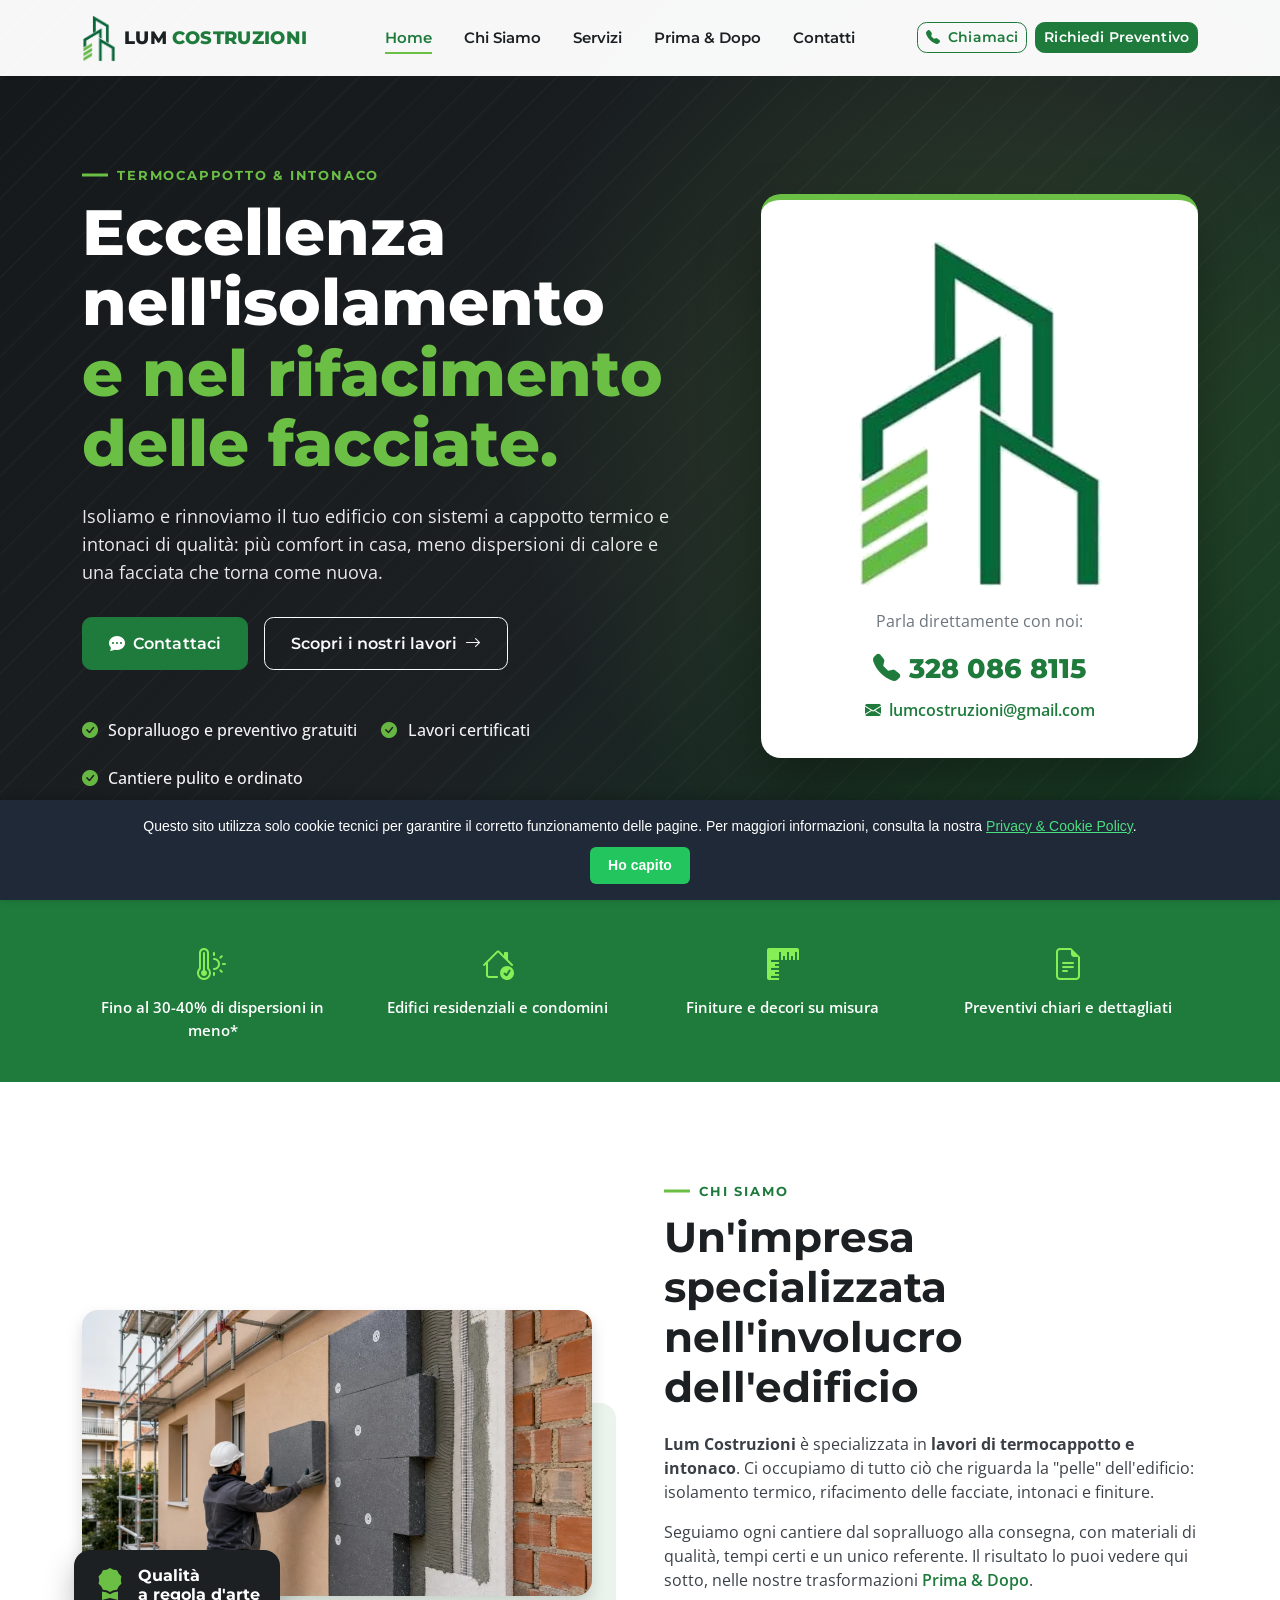
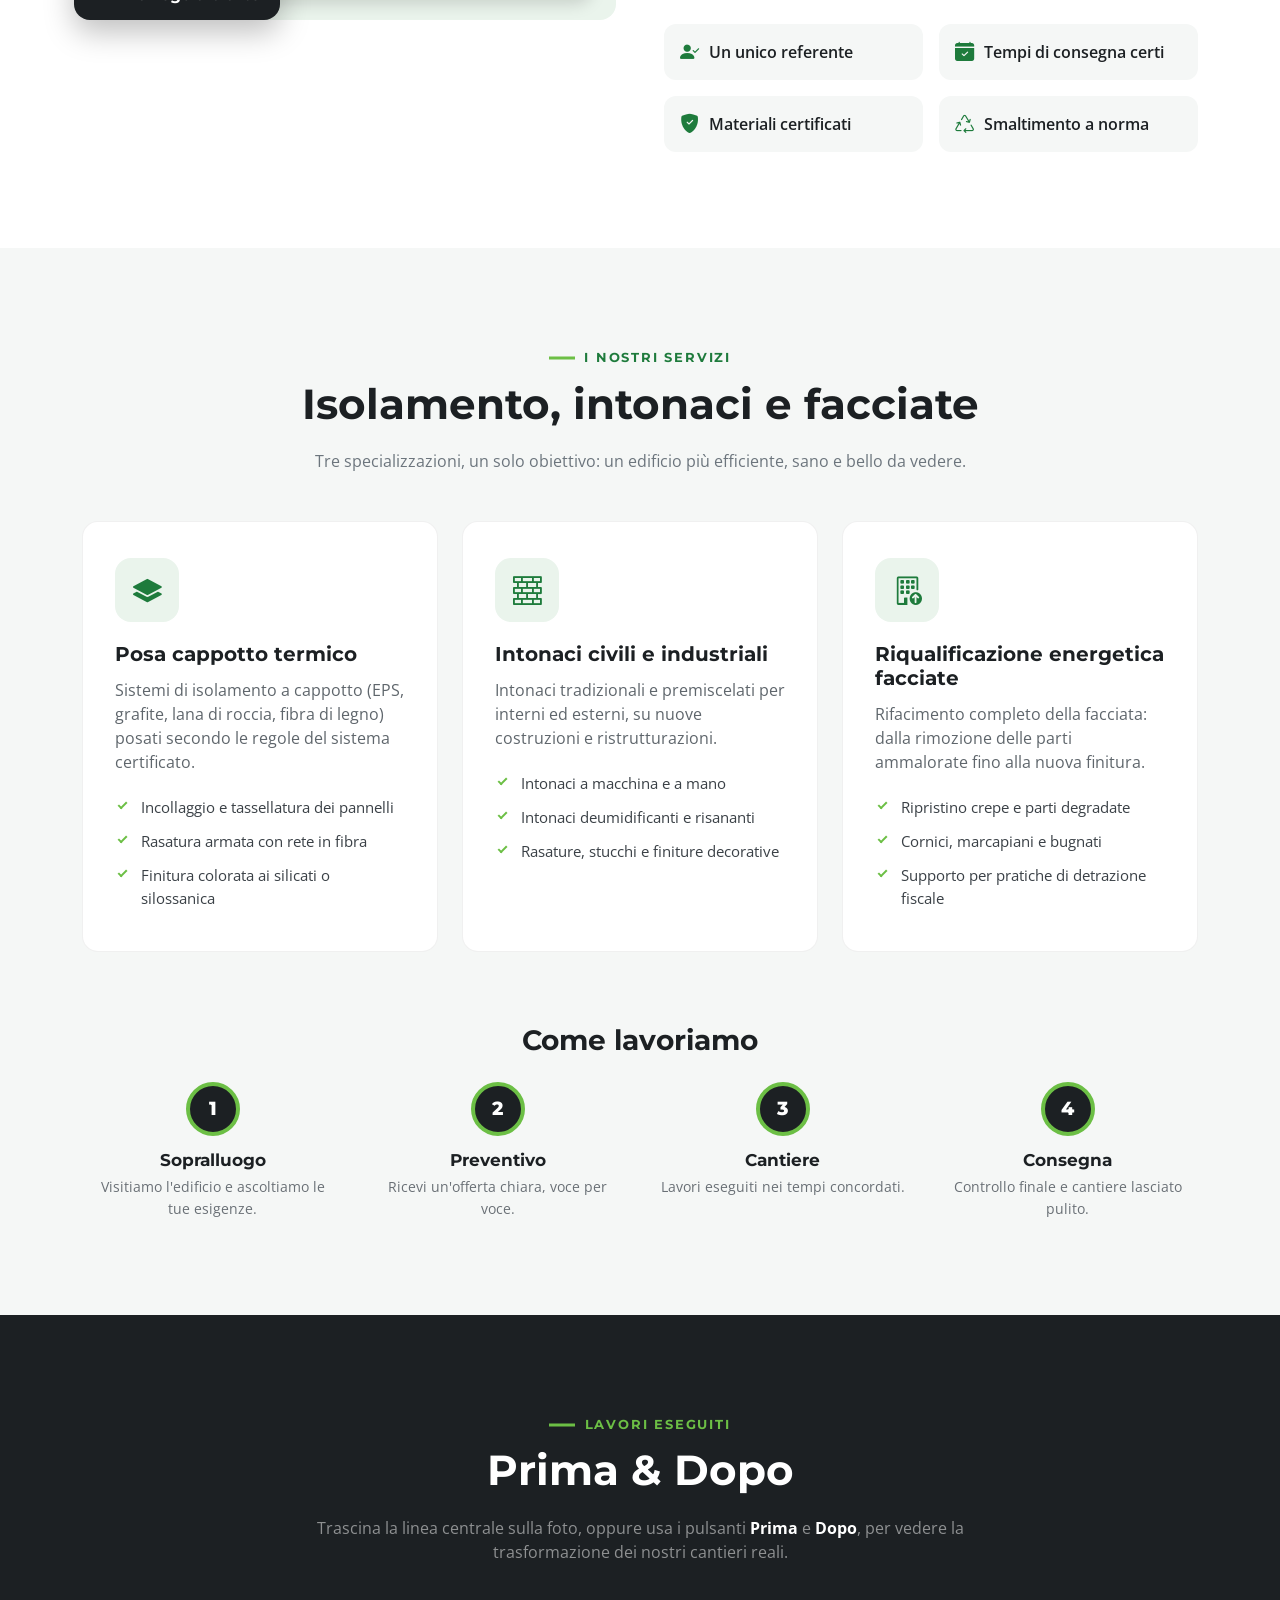
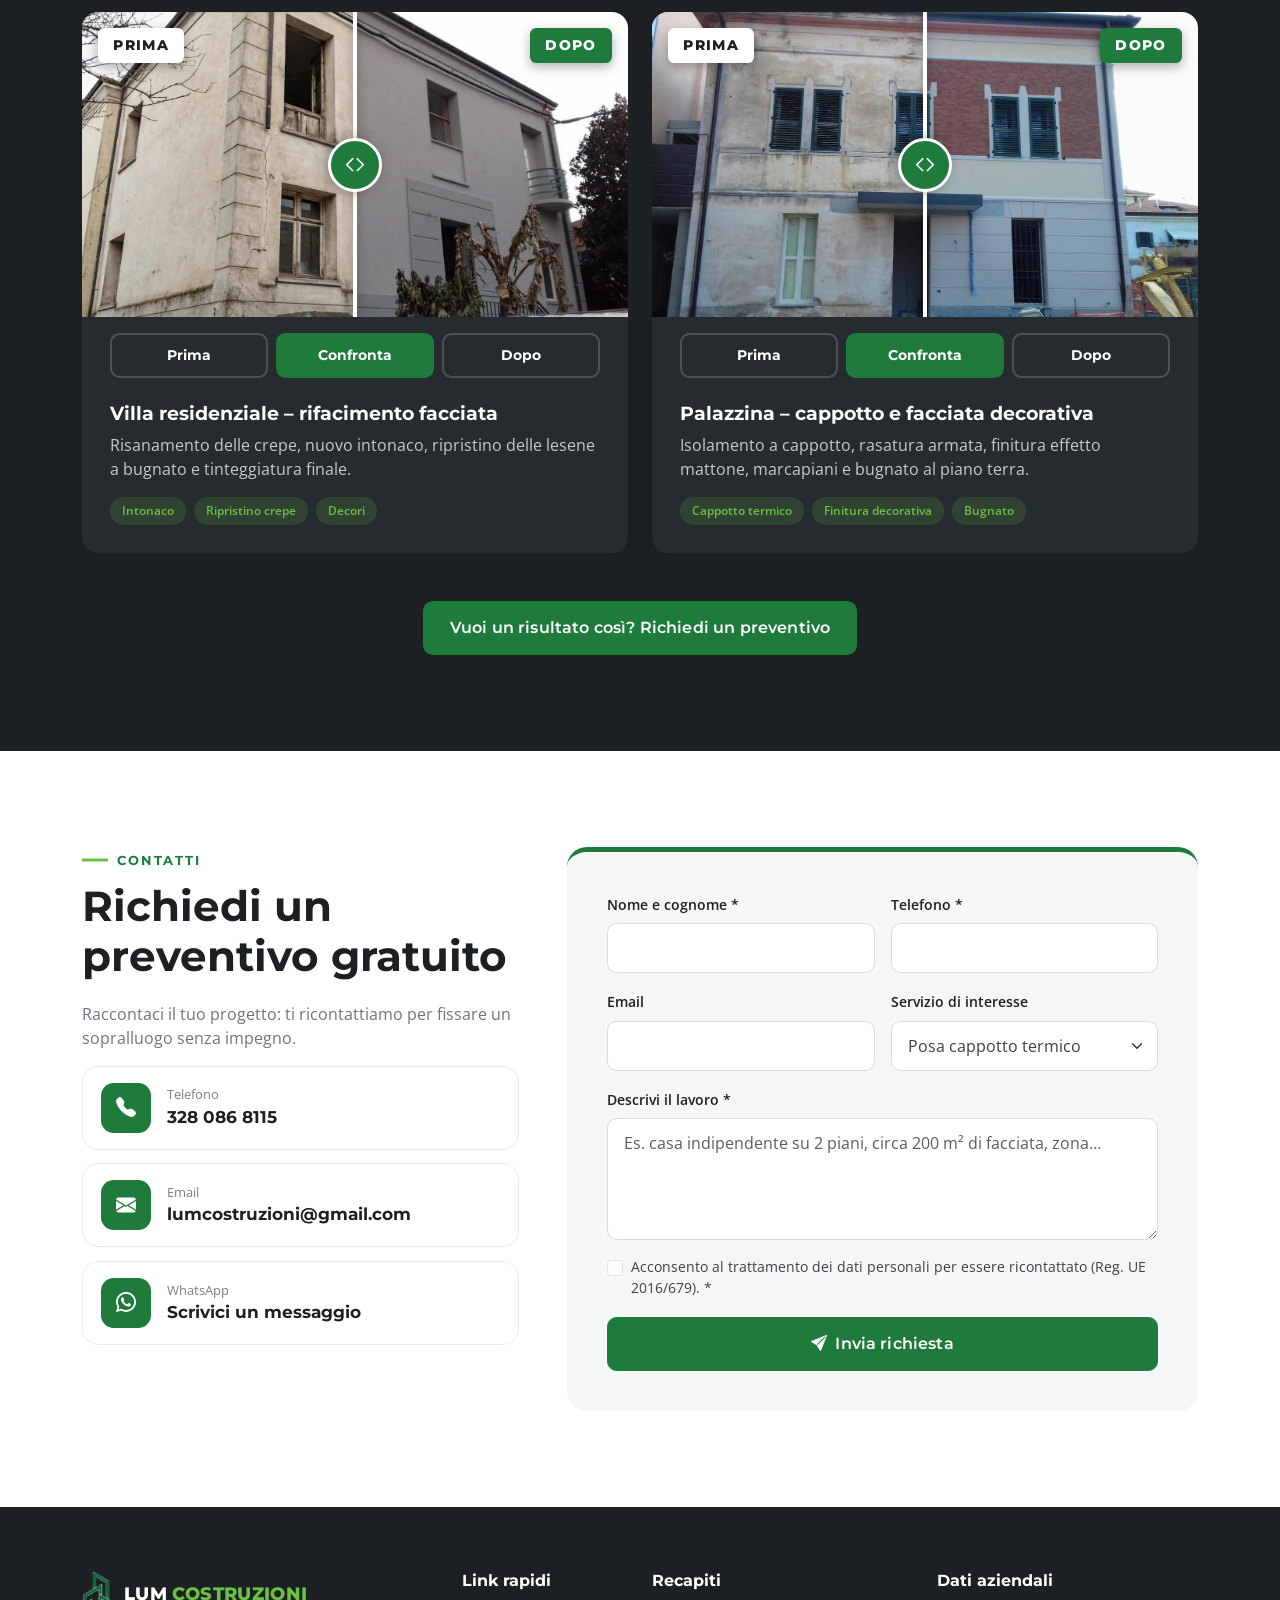
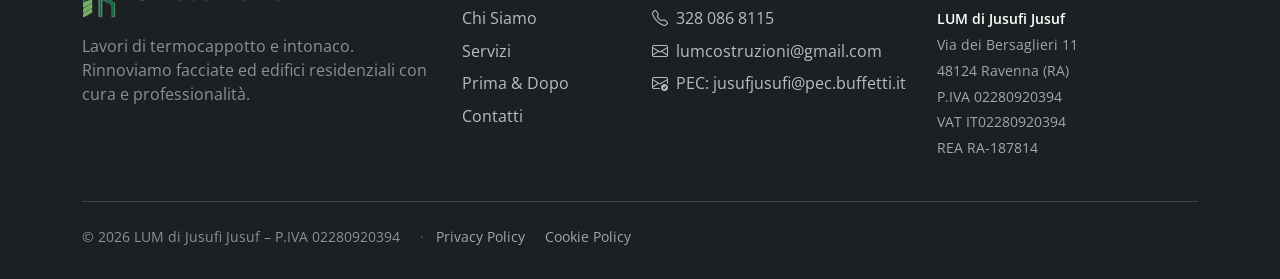
==== commit 6ce8aca4: "tolto punto da h1" ====
--- a/index.html
+++ b/index.html
@@ -25,7 +25,7 @@
   <link href="https://cdn.jsdelivr.net/npm/bootstrap-icons@1.11.3/font/bootstrap-icons.min.css" rel="stylesheet">
   
   <!-- Stili personalizzati -->
-  <link href="css/style.css" rel="stylesheet">
+  <link href="css/style.css?v=2" rel="stylesheet">
   
   <!-- Dati strutturati per Google (attività locale) -->
   <script type="application/ld+json">
@@ -92,7 +92,7 @@
           <span class="eyebrow eyebrow-light">Termocappotto &amp; Intonaco</span>
           <h1 class="hero-title">
             Eccellenza nell'isolamento<br>
-            <span class="text-brand-light">e nel rifacimento delle facciate..</span>
+            <span class="text-brand-light">e nel rifacimento delle facciate.</span>
           </h1>
           <p class="hero-lead">
             Isoliamo e rinnoviamo il tuo edificio con sistemi a cappotto termico e intonaci
@@ -522,7 +522,7 @@
 <!-- Bootstrap JS (navbar collapse + scrollspy) -->
 <script src="https://cdn.jsdelivr.net/npm/bootstrap@5.3.3/dist/js/bootstrap.bundle.min.js"></script>
 <!-- Script personalizzati -->
-<script src="js/main.js"></script>
+<script src="js/main.js?v=2"></script>
 
 <!-- BANNER COOKIE & PRIVACY -->
 <div id="cookie-banner" style="display: none; position: fixed; bottom: 0; left: 0; right: 0; background: #1f2937; color: #fff; padding: 16px; box-shadow: 0 -2px 10px rgba(0,0,0,0.2); z-index: 9999; text-align: center; font-family: sans-serif; font-size: 14px;">
